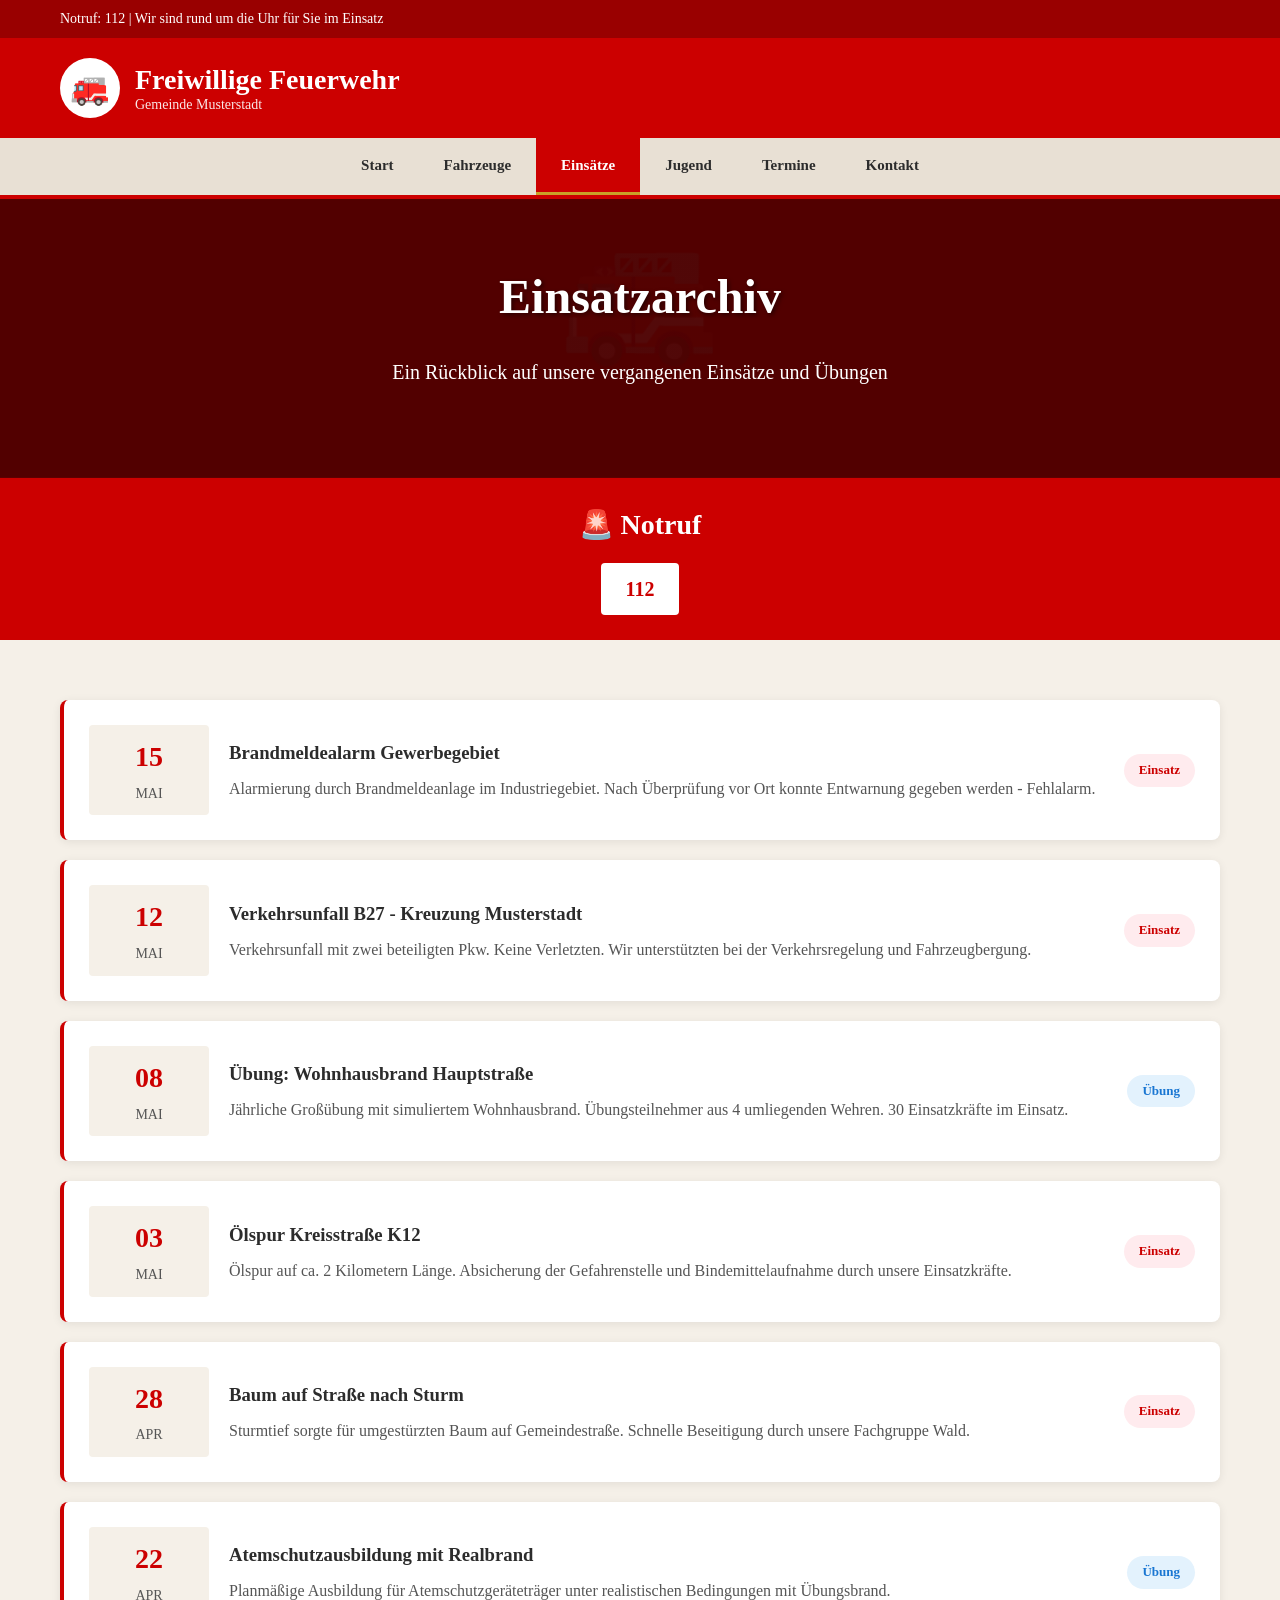
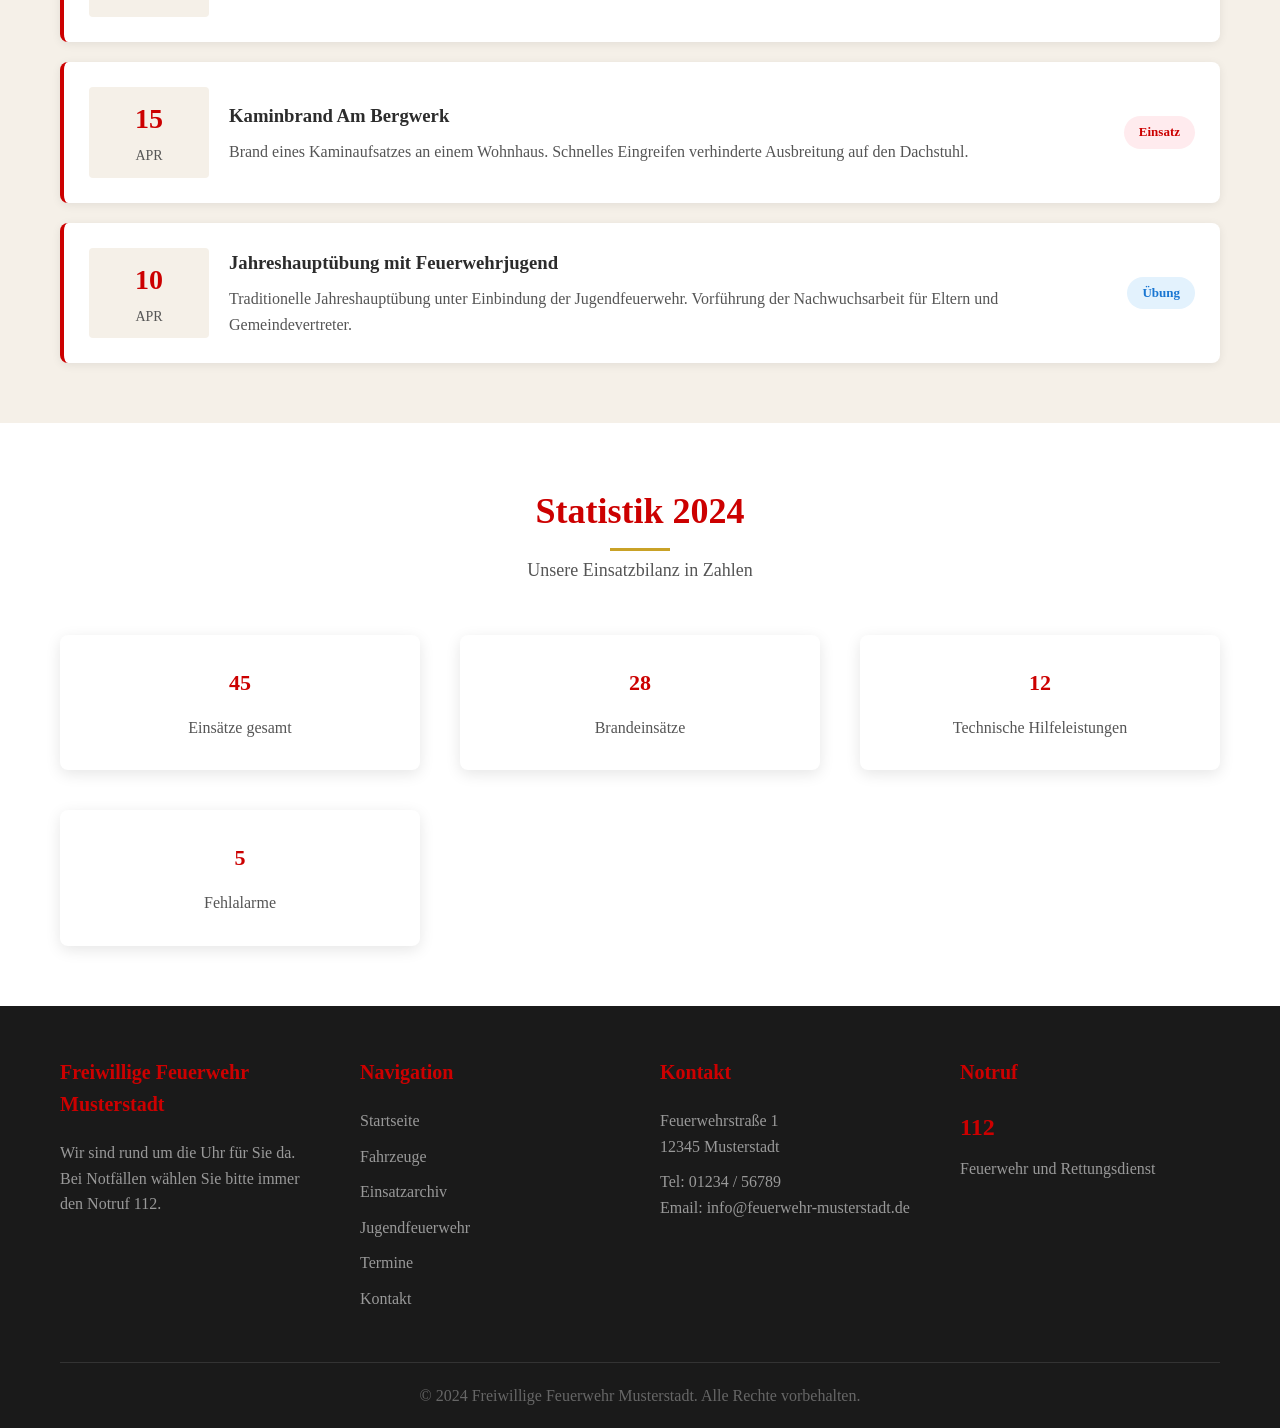
==== einsatz.html @ 6a45057d "Template 6: Feuerwehr-Website mit echten Bildern" ====
<!DOCTYPE html>
<html lang="de">
<head>
    <meta charset="UTF-8">
    <meta name="viewport" content="width=device-width, initial-scale=1.0">
    <title>Einsatzarchiv - Freiwillige Feuerwehr</title>
    <link rel="stylesheet" href="styles.css">
</head>
<body>
    <header>
        <div class="header-top">
            <div class="container">
                <span>Notruf: 112 | Wir sind rund um die Uhr für Sie im Einsatz</span>
            </div>
        </div>
        <div class="container">
            <div class="header-main">
                <div class="logo">
                    <div class="logo-icon">🚒</div>
                    <div class="logo-text">
                        Freiwillige Feuerwehr
                        <span>Gemeinde Musterstadt</span>
                    </div>
                </div>
            </div>
        </div>
    </header>

    <nav>
        <div class="container">
            <ul>
                <li><a href="index.html">Start</a></li>
                <li><a href="fahrzeuge.html">Fahrzeuge</a></li>
                <li><a href="einsatz.html" class="active">Einsätze</a></li>
                <li><a href="jugendfeuerwehr.html">Jugend</a></li>
                <li><a href="events.html">Termine</a></li>
                <li><a href="kontakt.html">Kontakt</a></li>
            </ul>
        </div>
    </nav>

    <section class="hero" style="padding: 60px 0;">
        <div class="container">
            <h1>Einsatzarchiv</h1>
            <p>Ein Rückblick auf unsere vergangenen Einsätze und Übungen</p>
        </div>
    </section>

    <div class="emergency-banner">
        <div class="container">
            <h2>🚨 Notruf</h2>
            <div class="emergency-numbers">
                <div class="emergency-number">112</div>
            </div>
        </div>
    </div>

    <section>
        <div class="container">
            <div class="mission-list">
                <div class="mission-item">
                    <div class="mission-date">
                        <span class="day">15</span>
                        <span class="month">Mai</span>
                    </div>
                    <div class="mission-content">
                        <h3>Brandmeldealarm Gewerbegebiet</h3>
                        <p>Alarmierung durch Brandmeldeanlage im Industriegebiet. Nach Überprüfung vor Ort konnte Entwarnung gegeben werden - Fehlalarm.</p>
                    </div>
                    <span class="mission-type einsatz">Einsatz</span>
                </div>

                <div class="mission-item">
                    <div class="mission-date">
                        <span class="day">12</span>
                        <span class="month">Mai</span>
                    </div>
                    <div class="mission-content">
                        <h3>Verkehrsunfall B27 - Kreuzung Musterstadt</h3>
                        <p>Verkehrsunfall mit zwei beteiligten Pkw. Keine Verletzten. Wir unterstützten bei der Verkehrsregelung und Fahrzeugbergung.</p>
                    </div>
                    <span class="mission-type einsatz">Einsatz</span>
                </div>

                <div class="mission-item">
                    <div class="mission-date">
                        <span class="day">08</span>
                        <span class="month">Mai</span>
                    </div>
                    <div class="mission-content">
                        <h3>Übung: Wohnhausbrand Hauptstraße</h3>
                        <p>Jährliche Großübung mit simuliertem Wohnhausbrand. Übungsteilnehmer aus 4 umliegenden Wehren. 30 Einsatzkräfte im Einsatz.</p>
                    </div>
                    <span class="mission-type uebung">Übung</span>
                </div>

                <div class="mission-item">
                    <div class="mission-date">
                        <span class="day">03</span>
                        <span class="month">Mai</span>
                    </div>
                    <div class="mission-content">
                        <h3>Ölspur Kreisstraße K12</h3>
                        <p>Ölspur auf ca. 2 Kilometern Länge. Absicherung der Gefahrenstelle und Bindemittelaufnahme durch unsere Einsatzkräfte.</p>
                    </div>
                    <span class="mission-type einsatz">Einsatz</span>
                </div>

                <div class="mission-item">
                    <div class="mission-date">
                        <span class="day">28</span>
                        <span class="month">Apr</span>
                    </div>
                    <div class="mission-content">
                        <h3>Baum auf Straße nach Sturm</h3>
                        <p>Sturmtief sorgte für umgestürzten Baum auf Gemeindestraße. Schnelle Beseitigung durch unsere Fachgruppe Wald.</p>
                    </div>
                    <span class="mission-type einsatz">Einsatz</span>
                </div>

                <div class="mission-item">
                    <div class="mission-date">
                        <span class="day">22</span>
                        <span class="month">Apr</span>
                    </div>
                    <div class="mission-content">
                        <h3>Atemschutzausbildung mit Realbrand</h3>
                        <p>Planmäßige Ausbildung für Atemschutzgeräteträger unter realistischen Bedingungen mit Übungsbrand.</p>
                    </div>
                    <span class="mission-type uebung">Übung</span>
                </div>

                <div class="mission-item">
                    <div class="mission-date">
                        <span class="day">15</span>
                        <span class="month">Apr</span>
                    </div>
                    <div class="mission-content">
                        <h3>Kaminbrand Am Bergwerk</h3>
                        <p>Brand eines Kaminaufsatzes an einem Wohnhaus. Schnelles Eingreifen verhinderte Ausbreitung auf den Dachstuhl.</p>
                    </div>
                    <span class="mission-type einsatz">Einsatz</span>
                </div>

                <div class="mission-item">
                    <div class="mission-date">
                        <span class="day">10</span>
                        <span class="month">Apr</span>
                    </div>
                    <div class="mission-content">
                        <h3>Jahreshauptübung mit Feuerwehrjugend</h3>
                        <p>Traditionelle Jahreshauptübung unter Einbindung der Jugendfeuerwehr. Vorführung der Nachwuchsarbeit für Eltern und Gemeindevertreter.</p>
                    </div>
                    <span class="mission-type uebung">Übung</span>
                </div>
            </div>
        </div>
    </section>

    <section style="background-color: var(--white);">
        <div class="container">
            <div class="section-title">
                <h2>Statistik 2024</h2>
                <p>Unsere Einsatzbilanz in Zahlen</p>
            </div>
            <div class="about-grid">
                <div class="about-card">
                    <h3>45</h3>
                    <p>Einsätze gesamt</p>
                </div>
                <div class="about-card">
                    <h3>28</h3>
                    <p>Brandeinsätze</p>
                </div>
                <div class="about-card">
                    <h3>12</h3>
                    <p>Technische Hilfeleistungen</p>
                </div>
                <div class="about-card">
                    <h3>5</h3>
                    <p>Fehlalarme</p>
                </div>
            </div>
        </div>
    </section>

    <footer>
        <div class="container">
            <div class="footer-grid">
                <div class="footer-section">
                    <h4>Freiwillige Feuerwehr Musterstadt</h4>
                    <p>Wir sind rund um die Uhr für Sie da. Bei Notfällen wählen Sie bitte immer den Notruf 112.</p>
                </div>
                <div class="footer-section">
                    <h4>Navigation</h4>
                    <ul>
                        <li><a href="index.html">Startseite</a></li>
                        <li><a href="fahrzeuge.html">Fahrzeuge</a></li>
                        <li><a href="einsatz.html">Einsatzarchiv</a></li>
                        <li><a href="jugendfeuerwehr.html">Jugendfeuerwehr</a></li>
                        <li><a href="events.html">Termine</a></li>
                        <li><a href="kontakt.html">Kontakt</a></li>
                    </ul>
                </div>
                <div class="footer-section">
                    <h4>Kontakt</h4>
                    <p>Feuerwehrstraße 1<br>12345 Musterstadt</p>
                    <p>Tel: 01234 / 56789<br>Email: info@feuerwehr-musterstadt.de</p>
                </div>
                <div class="footer-section">
                    <h4>Notruf</h4>
                    <p style="font-size: 24px; font-weight: bold; color: var(--primary-red);">112</p>
                    <p>Feuerwehr und Rettungsdienst</p>
                </div>
            </div>
            <div class="footer-bottom">
                <p>&copy; 2024 Freiwillige Feuerwehr Musterstadt. Alle Rechte vorbehalten.</p>
            </div>
        </div>
    </footer>
</body>
</html>
---- styles.css ----
:root {
  --primary-red: #cc0000;
  --primary-red-dark: #990000;
  --beige: #f5f0e8;
  --beige-dark: #e8e0d4;
  --white: #ffffff;
  --text-dark: #2c2c2c;
  --text-gray: #555555;
  --gold: #c9a227;
}

* {
  margin: 0;
  padding: 0;
  box-sizing: border-box;
}

body {
  font-family: 'Georgia', 'Times New Roman', serif;
  background-color: var(--beige);
  color: var(--text-dark);
  line-height: 1.6;
}

h1, h2, h3, h4 {
  font-family: 'Georgia', serif;
  font-weight: 700;
}

a {
  text-decoration: none;
  color: inherit;
}

.container {
  max-width: 1200px;
  margin: 0 auto;
  padding: 0 20px;
}

/* Header & Navigation */
header {
  background-color: var(--primary-red);
  color: var(--white);
  padding: 0;
}

.header-top {
  background-color: var(--primary-red-dark);
  padding: 8px 0;
  font-size: 14px;
}

.header-main {
  display: flex;
  justify-content: space-between;
  align-items: center;
  padding: 20px 0;
}

.logo {
  display: flex;
  align-items: center;
  gap: 15px;
}

.logo-icon {
  width: 60px;
  height: 60px;
  background-color: var(--white);
  border-radius: 50%;
  display: flex;
  align-items: center;
  justify-content: center;
  font-size: 32px;
}

.logo-text {
  font-size: 28px;
  font-weight: 700;
  line-height: 1.2;
}

.logo-text span {
  display: block;
  font-size: 14px;
  font-weight: 400;
  opacity: 0.9;
}

nav {
  background-color: var(--beige-dark);
  border-bottom: 4px solid var(--primary-red);
}

nav ul {
  display: flex;
  list-style: none;
  justify-content: center;
  flex-wrap: wrap;
}

nav ul li {
  position: relative;
}

nav ul li a {
  display: block;
  padding: 15px 25px;
  color: var(--text-dark);
  font-weight: 600;
  font-size: 15px;
  transition: all 0.3s ease;
  border-bottom: 3px solid transparent;
}

nav ul li a:hover,
nav ul li a.active {
  background-color: var(--primary-red);
  color: var(--white);
  border-bottom-color: var(--gold);
}

/* Hero Section */
.hero {
  background: linear-gradient(rgba(0,0,0,0.6), rgba(0,0,0,0.6)), url('data:image/svg+xml,<svg xmlns="http://www.w3.org/2000/svg" viewBox="0 0 1200 600"><rect fill="%23cc0000" width="1200" height="600"/><text x="600" y="300" text-anchor="middle" fill="white" font-size="120" opacity="0.1">🚒</text></svg>');
  background-size: cover;
  background-position: center;
  color: var(--white);
  padding: 100px 0;
  text-align: center;
}

.hero h1 {
  font-size: 48px;
  margin-bottom: 20px;
  text-shadow: 2px 2px 4px rgba(0,0,0,0.5);
}

.hero p {
  font-size: 20px;
  max-width: 700px;
  margin: 0 auto 30px;
}

.btn {
  display: inline-block;
  padding: 15px 35px;
  background-color: var(--primary-red);
  color: var(--white);
  font-weight: 700;
  font-size: 16px;
  border-radius: 4px;
  transition: all 0.3s ease;
  border: 2px solid var(--primary-red);
  cursor: pointer;
}

.btn:hover {
  background-color: var(--primary-red-dark);
  border-color: var(--primary-red-dark);
  transform: translateY(-2px);
}

.btn-outline {
  background-color: transparent;
  border: 2px solid var(--white);
}

.btn-outline:hover {
  background-color: var(--white);
  color: var(--primary-red);
}

.btn-gold {
  background-color: var(--gold);
  border-color: var(--gold);
}

.btn-gold:hover {
  background-color: #b8911f;
}

/* Emergency Banner */
.emergency-banner {
  background-color: var(--primary-red);
  color: var(--white);
  padding: 25px 0;
  text-align: center;
}

.emergency-banner h2 {
  font-size: 28px;
  margin-bottom: 10px;
}

.emergency-banner .emergency-numbers {
  display: flex;
  justify-content: center;
  gap: 40px;
  flex-wrap: wrap;
  margin-top: 15px;
}

.emergency-number {
  background-color: var(--white);
  color: var(--primary-red);
  padding: 10px 25px;
  font-size: 20px;
  font-weight: 700;
  border-radius: 4px;
}

/* Sections */
section {
  padding: 60px 0;
}

.section-title {
  text-align: center;
  margin-bottom: 50px;
}

.section-title h2 {
  font-size: 36px;
  color: var(--primary-red);
  margin-bottom: 15px;
  position: relative;
  display: inline-block;
}

.section-title h2::after {
  content: '';
  position: absolute;
  bottom: -10px;
  left: 50%;
  transform: translateX(-50%);
  width: 60px;
  height: 3px;
  background-color: var(--gold);
}

.section-title p {
  font-size: 18px;
  color: var(--text-gray);
}

/* About Section */
.about-grid {
  display: grid;
  grid-template-columns: repeat(auto-fit, minmax(300px, 1fr));
  gap: 40px;
}

.about-card {
  background-color: var(--white);
  padding: 30px;
  border-radius: 8px;
  box-shadow: 0 4px 15px rgba(0,0,0,0.1);
  text-align: center;
}

.about-card-icon {
  font-size: 48px;
  margin-bottom: 20px;
}

.about-card h3 {
  color: var(--primary-red);
  margin-bottom: 15px;
  font-size: 22px;
}

.about-card p {
  color: var(--text-gray);
}

/* Stats Section */
.stats-section {
  background-color: var(--primary-red);
  color: var(--white);
  padding: 50px 0;
}

.stats-grid {
  display: grid;
  grid-template-columns: repeat(auto-fit, minmax(200px, 1fr));
  gap: 30px;
  text-align: center;
}

.stat-item h3 {
  font-size: 48px;
  margin-bottom: 10px;
}

.stat-item p {
  font-size: 18px;
  opacity: 0.9;
}

/* Vehicle Gallery */
.vehicle-grid {
  display: grid;
  grid-template-columns: repeat(auto-fit, minmax(350px, 1fr));
  gap: 30px;
}

.vehicle-card {
  background-color: var(--white);
  border-radius: 8px;
  overflow: hidden;
  box-shadow: 0 4px 15px rgba(0,0,0,0.1);
  transition: transform 0.3s ease;
}

.vehicle-card:hover {
  transform: translateY(-5px);
}

.vehicle-image {
  height: 250px;
  background: linear-gradient(135deg, var(--beige-dark), var(--beige));
  display: flex;
  align-items: center;
  justify-content: center;
  font-size: 80px;
}

.vehicle-img {
  width: 100%;
  height: 250px;
  object-fit: cover;
}

.vehicle-info {
  padding: 25px;
}

.vehicle-info h3 {
  color: var(--primary-red);
  margin-bottom: 10px;
  font-size: 22px;
}

.vehicle-info .vehicle-type {
  display: inline-block;
  background-color: var(--gold);
  color: var(--white);
  padding: 4px 12px;
  font-size: 12px;
  font-weight: 600;
  border-radius: 20px;
  margin-bottom: 15px;
}

.vehicle-info p {
  color: var(--text-gray);
  margin-bottom: 10px;
}

.vehicle-details {
  display: flex;
  gap: 20px;
  margin-top: 15px;
  padding-top: 15px;
  border-top: 1px solid var(--beige-dark);
}

.vehicle-details span {
  font-size: 14px;
  color: var(--text-gray);
}

/* Mission Archive */
.mission-list {
  display: flex;
  flex-direction: column;
  gap: 20px;
}

.mission-item {
  background-color: var(--white);
  padding: 25px;
  border-radius: 8px;
  box-shadow: 0 2px 10px rgba(0,0,0,0.08);
  border-left: 4px solid var(--primary-red);
  display: grid;
  grid-template-columns: 120px 1fr auto;
  gap: 20px;
  align-items: center;
}

.mission-date {
  background-color: var(--beige);
  padding: 10px;
  text-align: center;
  border-radius: 4px;
}

.mission-date .day {
  font-size: 28px;
  font-weight: 700;
  color: var(--primary-red);
  display: block;
}

.mission-date .month {
  font-size: 14px;
  color: var(--text-gray);
  text-transform: uppercase;
}

.mission-content h3 {
  color: var(--text-dark);
  margin-bottom: 8px;
}

.mission-content p {
  color: var(--text-gray);
}

.mission-type {
  display: inline-block;
  padding: 6px 15px;
  border-radius: 20px;
  font-size: 13px;
  font-weight: 600;
}

.mission-type.einsatz {
  background-color: #ffebee;
  color: var(--primary-red);
}

.mission-type.uebung {
  background-color: #e3f2fd;
  color: #1976d2;
}

.mission-type.sonstiges {
  background-color: #e8f5e9;
  color: #388e3c;
}

/* Youth Section */
.youth-hero {
  background: linear-gradient(rgba(204, 0, 0, 0.85), rgba(204, 0, 0, 0.85)), url('data:image/svg+xml,<svg xmlns="http://www.w3.org/2000/svg" viewBox="0 0 1200 400"><rect fill="%23cc0000" width="1200" height="400"/></svg>');
  background-size: cover;
  color: var(--white);
  padding: 80px 0;
  text-align: center;
  position: relative;
}

.youth-hero .hero-img {
  position: absolute;
  top: 0;
  left: 0;
  width: 100%;
  height: 100%;
  object-fit: cover;
  z-index: -1;
}

.youth-hero h1 {
  font-size: 42px;
  margin-bottom: 20px;
}

.youth-hero p {
  font-size: 20px;
  max-width: 600px;
  margin: 0 auto;
}

.age-groups {
  display: grid;
  grid-template-columns: repeat(auto-fit, minmax(250px, 1fr));
  gap: 30px;
  margin-top: 40px;
}

.age-group {
  background-color: var(--white);
  padding: 30px;
  border-radius: 8px;
  text-align: center;
  box-shadow: 0 4px 15px rgba(0,0,0,0.1);
}

.age-group h3 {
  color: var(--primary-red);
  font-size: 24px;
  margin-bottom: 15px;
}

.age-group p {
  color: var(--text-gray);
}

.youth-activities {
  background-color: var(--white);
  margin-top: 50px;
}

.activities-grid {
  display: grid;
  grid-template-columns: repeat(auto-fit, minmax(280px, 1fr));
  gap: 25px;
}

.activity-card {
  background-color: var(--beige);
  padding: 25px;
  border-radius: 8px;
  text-align: center;
}

.activity-card-icon {
  font-size: 40px;
  margin-bottom: 15px;
}

.activity-img {
  width: 100%;
  height: 180px;
  object-fit: cover;
  border-radius: 8px 8px 0 0;
}

.activity-card h4 {
  color: var(--primary-red);
  margin-bottom: 10px;
}

/* Events */
.events-grid {
  display: grid;
  grid-template-columns: repeat(auto-fit, minmax(350px, 1fr));
  gap: 30px;
}

.event-card {
  background-color: var(--white);
  border-radius: 8px;
  overflow: hidden;
  box-shadow: 0 4px 15px rgba(0,0,0,0.1);
}

.event-image {
  height: 180px;
  background: linear-gradient(135deg, var(--primary-red), var(--primary-red-dark));
  display: flex;
  align-items: center;
  justify-content: center;
  color: var(--white);
  font-size: 50px;
}

.event-img {
  width: 100%;
  height: 180px;
  object-fit: cover;
}

.event-info {
  padding: 25px;
}

.event-date {
  display: flex;
  align-items: center;
  gap: 10px;
  color: var(--primary-red);
  font-weight: 600;
  margin-bottom: 10px;
}

.event-info h3 {
  color: var(--text-dark);
  margin-bottom: 10px;
  font-size: 20px;
}

.event-info p {
  color: var(--text-gray);
  margin-bottom: 15px;
}

.event-location {
  display: flex;
  align-items: center;
  gap: 8px;
  font-size: 14px;
  color: var(--text-gray);
  padding-top: 15px;
  border-top: 1px solid var(--beige-dark);
}

/* Contact */
.contact-grid {
  display: grid;
  grid-template-columns: 1fr 1fr;
  gap: 40px;
}

.contact-form {
  background-color: var(--white);
  padding: 30px;
  border-radius: 8px;
  box-shadow: 0 4px 15px rgba(0,0,0,0.1);
}

.contact-form h3 {
  color: var(--primary-red);
  margin-bottom: 20px;
  font-size: 24px;
}

.form-group {
  margin-bottom: 20px;
}

.form-group label {
  display: block;
  margin-bottom: 8px;
  font-weight: 600;
  color: var(--text-dark);
}

.form-group input,
.form-group textarea,
.form-group select {
  width: 100%;
  padding: 12px 15px;
  border: 2px solid var(--beige-dark);
  border-radius: 4px;
  font-family: inherit;
  font-size: 15px;
  transition: border-color 0.3s ease;
}

.form-group input:focus,
.form-group textarea:focus,
.form-group select:focus {
  outline: none;
  border-color: var(--primary-red);
}

.form-group textarea {
  min-height: 150px;
  resize: vertical;
}

.contact-info {
  background-color: var(--white);
  padding: 30px;
  border-radius: 8px;
  box-shadow: 0 4px 15px rgba(0,0,0,0.1);
}

.contact-info h3 {
  color: var(--primary-red);
  margin-bottom: 25px;
  font-size: 24px;
}

.info-item {
  display: flex;
  gap: 15px;
  margin-bottom: 25px;
}

.info-icon {
  width: 50px;
  height: 50px;
  background-color: var(--beige);
  border-radius: 50%;
  display: flex;
  align-items: center;
  justify-content: center;
  font-size: 24px;
  flex-shrink: 0;
}

.info-content h4 {
  color: var(--text-dark);
  margin-bottom: 5px;
}

.info-content p {
  color: var(--text-gray);
}

.emergency-contacts {
  background-color: var(--primary-red);
  color: var(--white);
  padding: 25px;
  border-radius: 8px;
  margin-top: 30px;
}

.emergency-contacts h3 {
  margin-bottom: 20px;
  font-size: 22px;
}

.emergency-contact-item {
  display: flex;
  justify-content: space-between;
  align-items: center;
  padding: 15px 0;
  border-bottom: 1px solid rgba(255,255,255,0.2);
}

.emergency-contact-item:last-child {
  border-bottom: none;
}

.emergency-contact-item .number {
  font-size: 24px;
  font-weight: 700;
  background-color: var(--white);
  color: var(--primary-red);
  padding: 8px 20px;
  border-radius: 4px;
}

/* Donation Section */
.donation-section {
  background-color: var(--gold);
  color: var(--white);
  text-align: center;
  padding: 40px;
  margin-top: 40px;
  border-radius: 8px;
}

.donation-section h3 {
  font-size: 28px;
  margin-bottom: 15px;
}

.donation-section p {
  margin-bottom: 20px;
  font-size: 16px;
}

/* Donation Banner on Index */
.donation-banner {
  background: linear-gradient(135deg, #1a1a1a 0%, #333333 100%);
  padding: 50px 0;
  border-bottom: 4px solid var(--gold);
}

.donation-box {
  display: flex;
  align-items: center;
  gap: 30px;
  background: linear-gradient(135deg, var(--primary-red) 0%, var(--primary-red-dark) 100%);
  padding: 40px;
  border-radius: 12px;
  color: var(--white);
  box-shadow: 0 10px 30px rgba(204, 0, 0, 0.3);
}

.donation-icon {
  font-size: 80px;
  flex-shrink: 0;
}

.donation-content {
  flex: 1;
}

.donation-content h2 {
  font-size: 32px;
  margin-bottom: 15px;
  color: var(--white);
}

.donation-content p {
  font-size: 16px;
  margin-bottom: 20px;
  opacity: 0.95;
}

.donation-progress {
  margin: 25px 0;
  padding: 20px;
  background: rgba(255, 255, 255, 0.1);
  border-radius: 12px;
  border: 1px solid rgba(255, 255, 255, 0.2);
}

.donation-progress-header {
  display: flex;
  justify-content: space-between;
  align-items: baseline;
  margin-bottom: 12px;
}

.donation-current {
  font-size: 32px;
  font-weight: 700;
  color: var(--white);
}

.donation-goal {
  font-size: 16px;
  color: rgba(255, 255, 255, 0.7);
}

.donation-progress-bar {
  height: 24px;
  background-color: rgba(0, 0, 0, 0.3);
  border-radius: 12px;
  overflow: hidden;
  box-shadow: inset 0 2px 4px rgba(0, 0, 0, 0.3);
}

.donation-progress-fill {
  height: 100%;
  background: linear-gradient(90deg, var(--gold) 0%, #e6c84a 50%, var(--gold) 100%);
  background-size: 200% 100%;
  border-radius: 12px;
  transition: width 1s ease-out;
  position: relative;
  animation: shimmer 2s linear infinite;
}

@keyframes shimmer {
  0% { background-position: 100% 0; }
  100% { background-position: -100% 0; }
}

.donation-percent {
  display: block;
  text-align: right;
  font-size: 14px;
  color: var(--gold);
  font-weight: 600;
  margin-top: 8px;
}

.donation-details {
  background-color: rgba(255, 255, 255, 0.15);
  padding: 20px;
  border-radius: 8px;
}

.donation-account {
  display: flex;
  gap: 15px;
  margin-bottom: 10px;
}

.donation-account:last-child {
  margin-bottom: 0;
}

.donation-label {
  font-weight: 700;
  min-width: 100px;
}

.donation-value {
  font-family: monospace;
  font-size: 16px;
  letter-spacing: 1px;
}

.donation-action {
  text-align: center;
  flex-shrink: 0;
}

.btn-donate {
  background-color: var(--gold);
  border-color: var(--gold);
  color: #1a1a1a;
  font-size: 18px;
  padding: 18px 40px;
  text-transform: uppercase;
  letter-spacing: 1px;
}

.btn-donate:hover {
  background-color: #b8911f;
  border-color: #b8911f;
  color: #1a1a1a;
  transform: translateY(-3px);
  box-shadow: 0 5px 20px rgba(201, 162, 39, 0.4);
}

.donation-note {
  font-size: 13px;
  margin-top: 15px;
  opacity: 0.8;
}

/* Footer */
footer {
  background-color: #1a1a1a;
  color: var(--white);
  padding: 50px 0 20px;
}

.footer-grid {
  display: grid;
  grid-template-columns: repeat(auto-fit, minmax(250px, 1fr));
  gap: 40px;
  margin-bottom: 40px;
}

.footer-section h4 {
  color: var(--primary-red);
  margin-bottom: 20px;
  font-size: 20px;
}

.footer-section p,
.footer-section li {
  color: #999;
  margin-bottom: 10px;
}

.footer-section ul {
  list-style: none;
}

.footer-section a:hover {
  color: var(--primary-red);
}

.footer-bottom {
  text-align: center;
  padding-top: 20px;
  border-top: 1px solid #333;
  color: #666;
}

/* Responsive */
@media (max-width: 768px) {
  .header-main {
    flex-direction: column;
    text-align: center;
    gap: 20px;
  }

  nav ul {
    justify-content: space-between;
  }

  nav ul li a {
    padding: 12px 15px;
    font-size: 14px;
  }

  .hero h1 {
    font-size: 32px;
  }

  .mission-item {
    grid-template-columns: 1fr;
    text-align: center;
  }

  .contact-grid {
    grid-template-columns: 1fr;
  }

  .emergency-numbers {
    flex-direction: column;
    align-items: center;
  }

  .donation-box {
    flex-direction: column;
    text-align: center;
    padding: 30px 20px;
  }

  .donation-icon {
    font-size: 60px;
  }

  .donation-content h2 {
    font-size: 24px;
  }

  .donation-details {
    text-align: left;
  }

  .donation-account {
    flex-direction: column;
    gap: 5px;
  }

  .vehicle-img,
  .event-img,
  .activity-img {
    height: auto;
  }
}
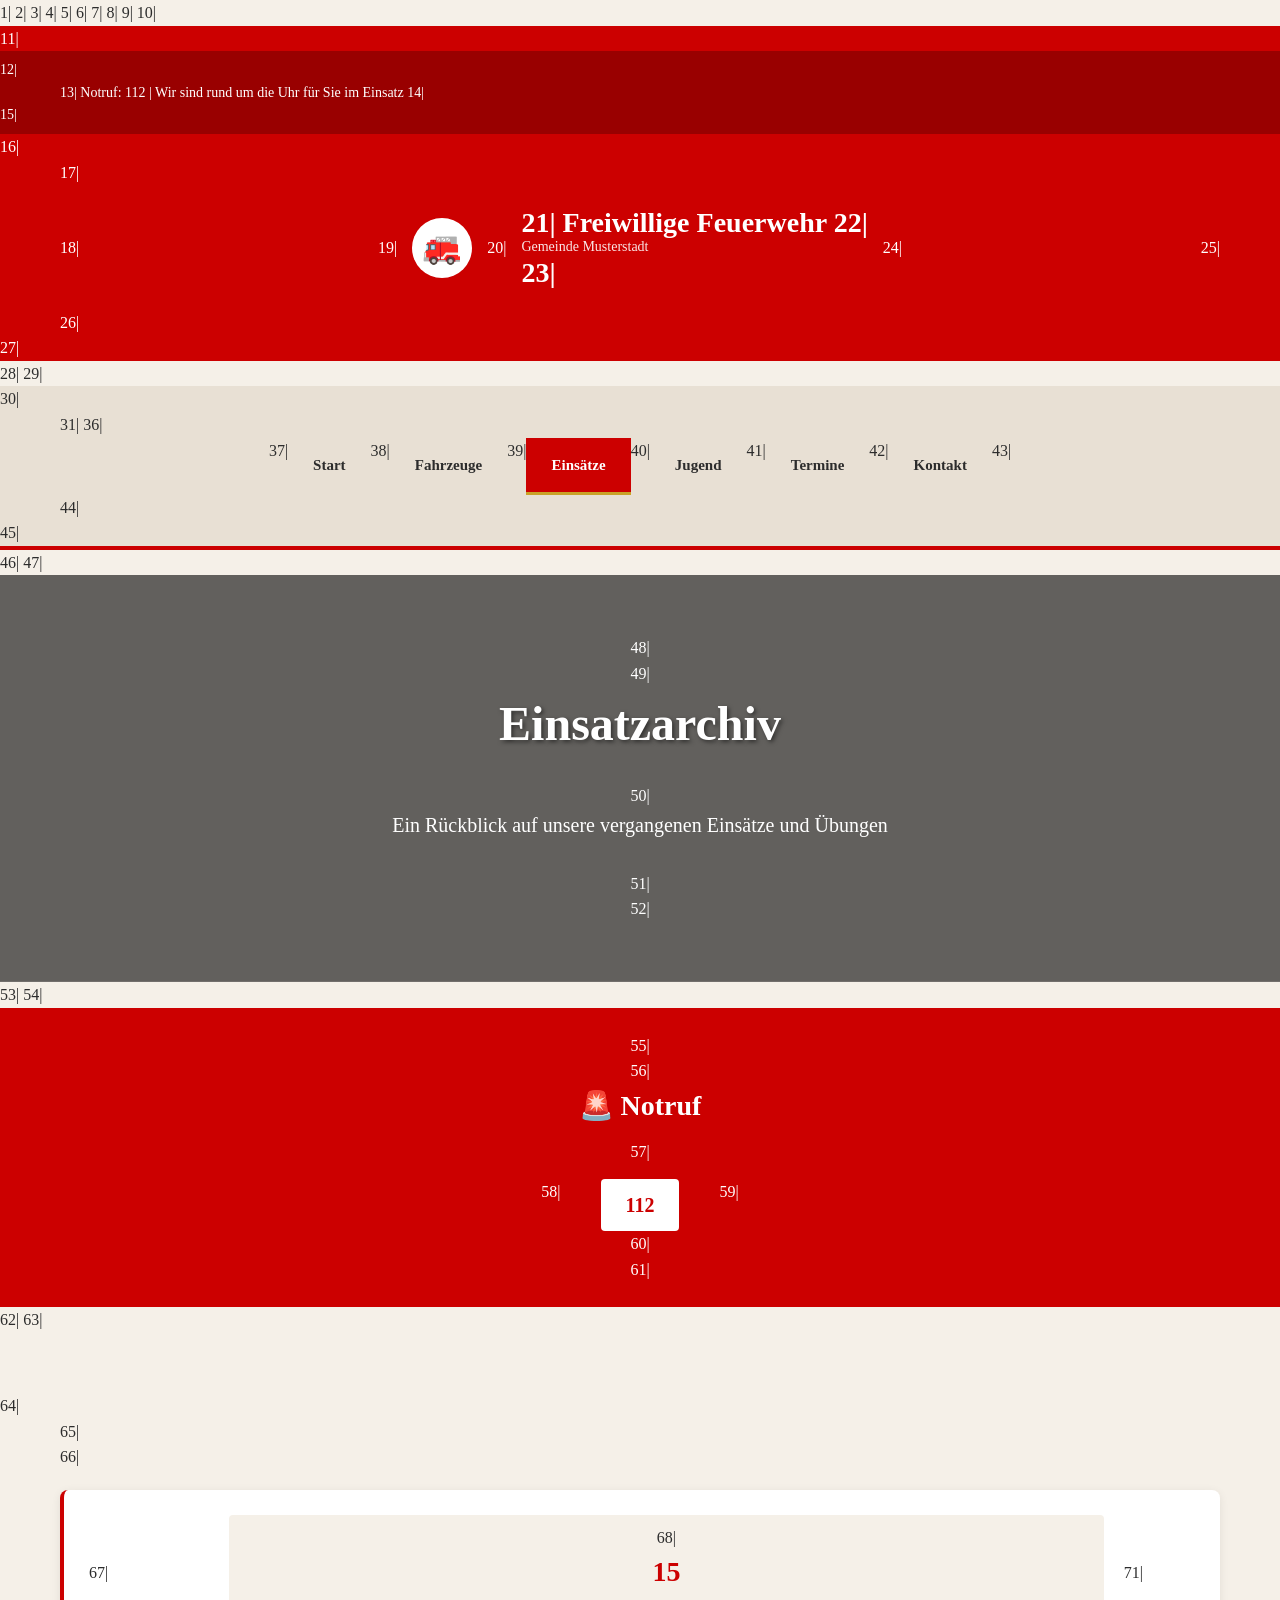
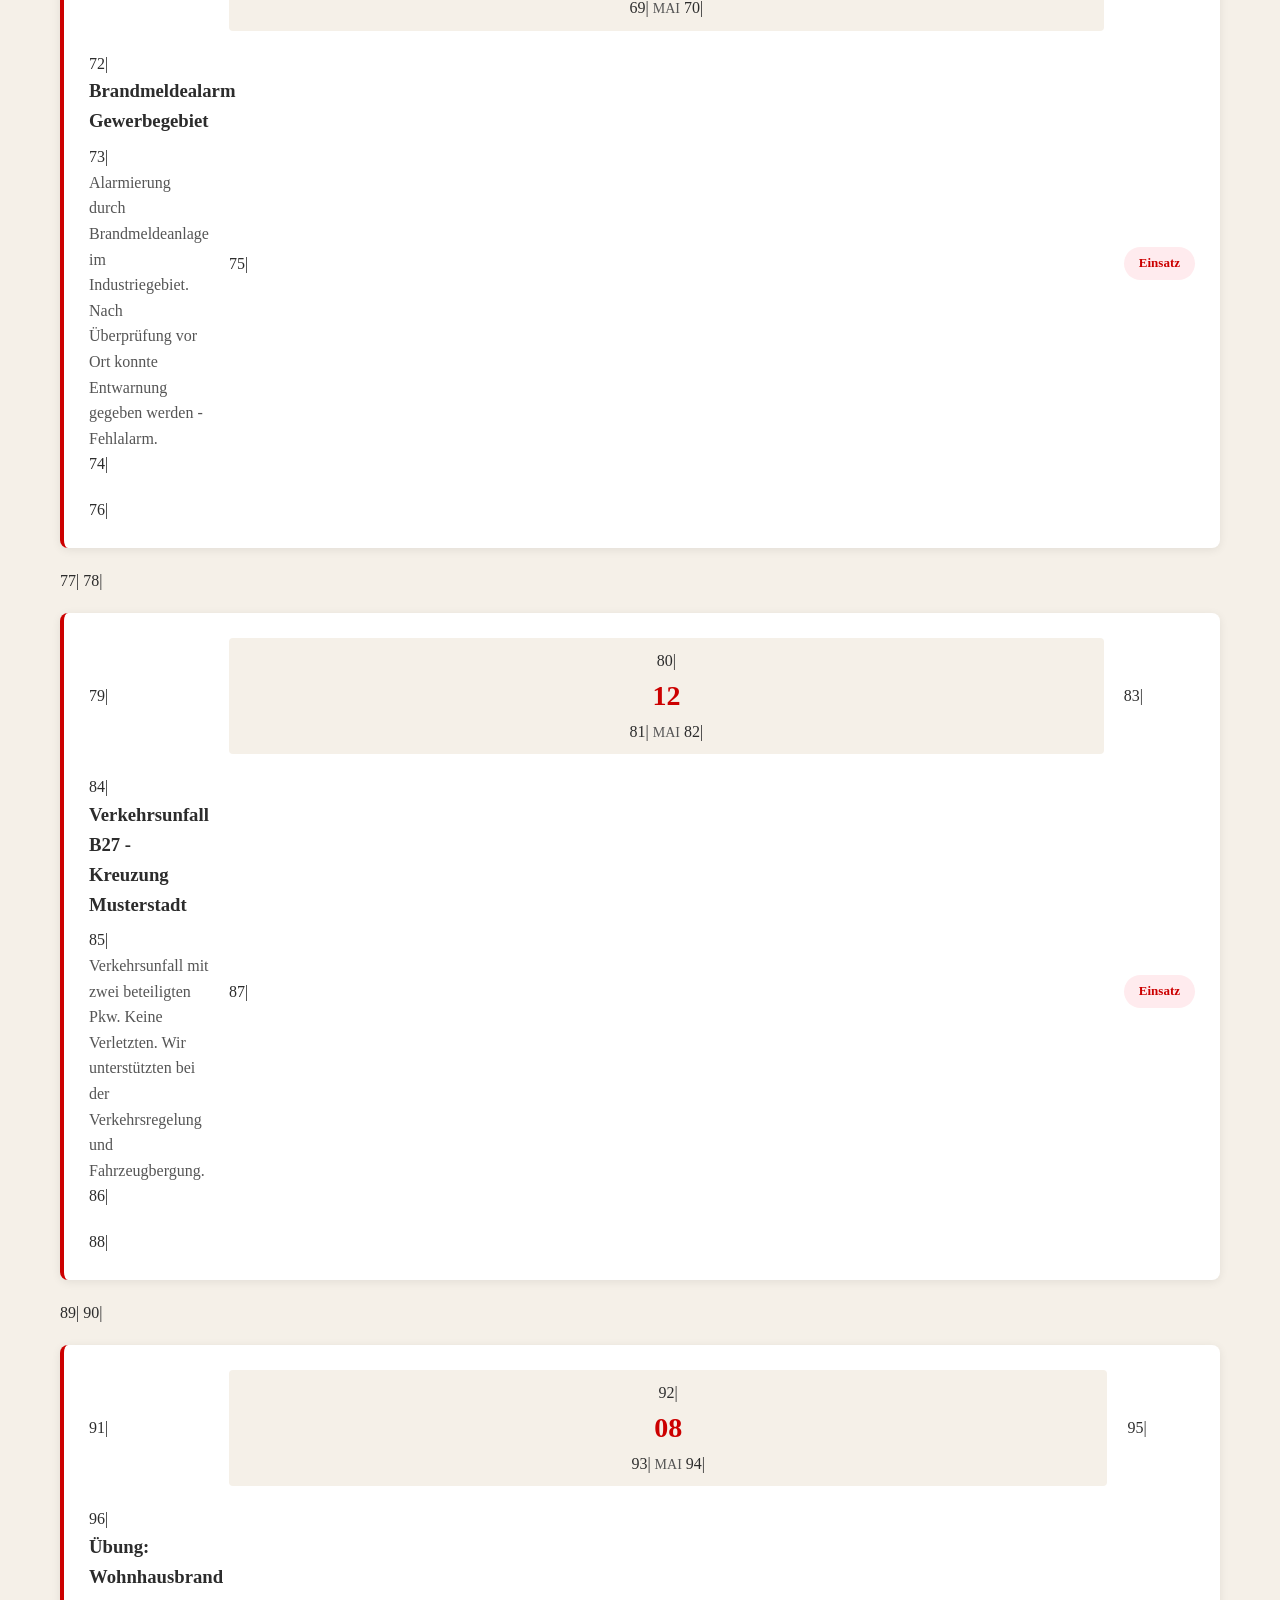
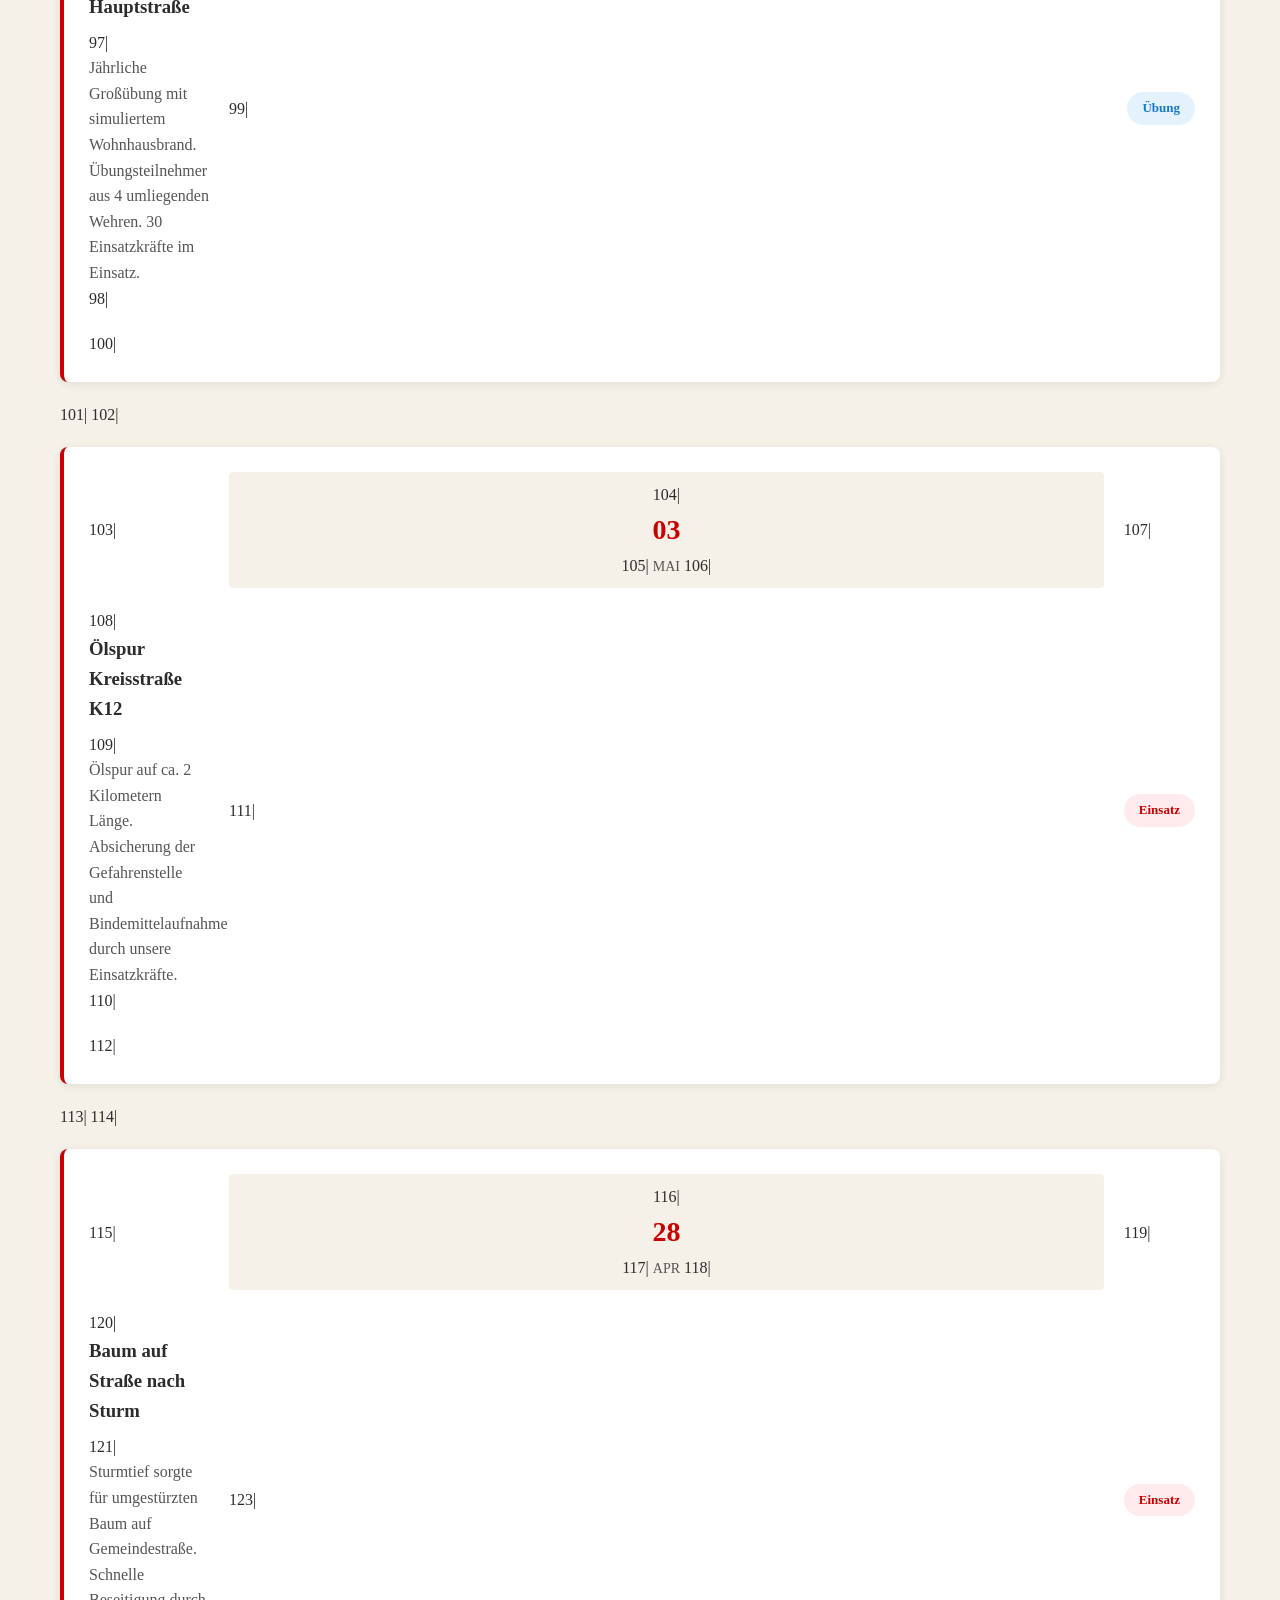
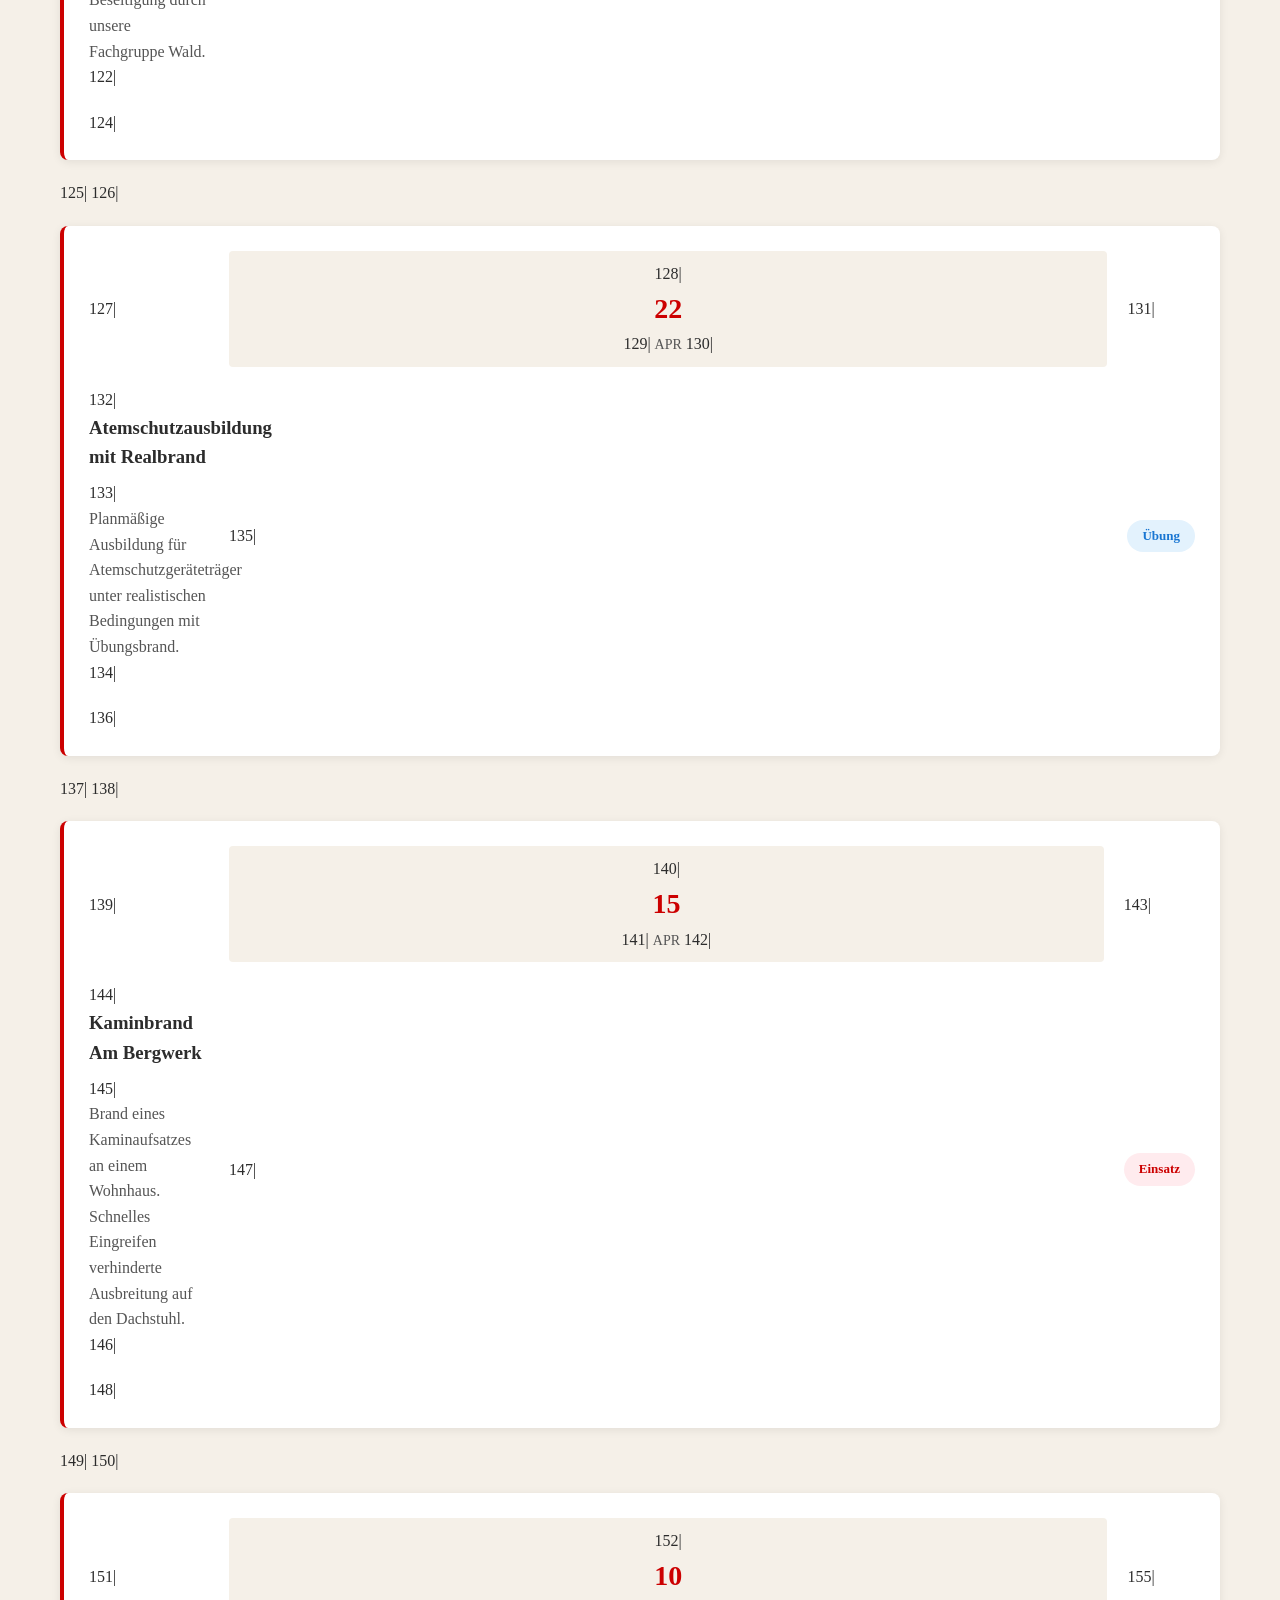
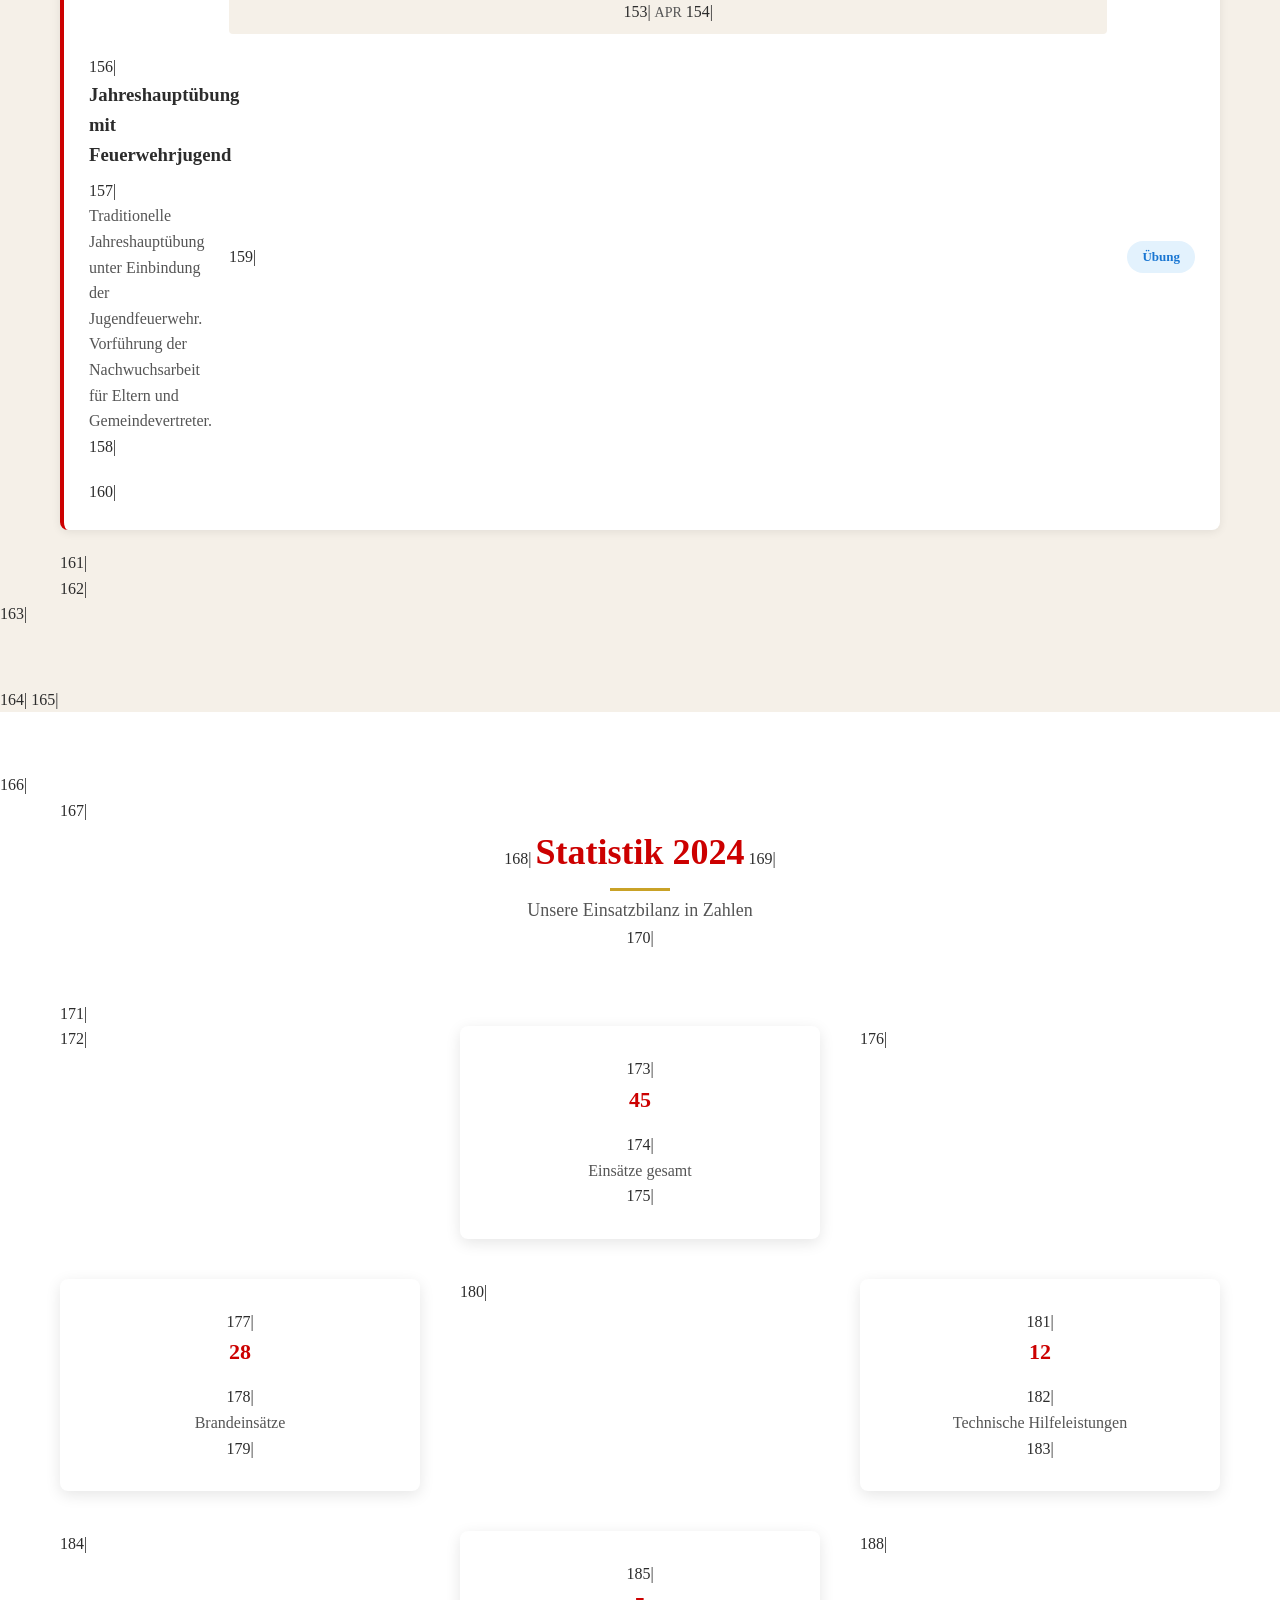
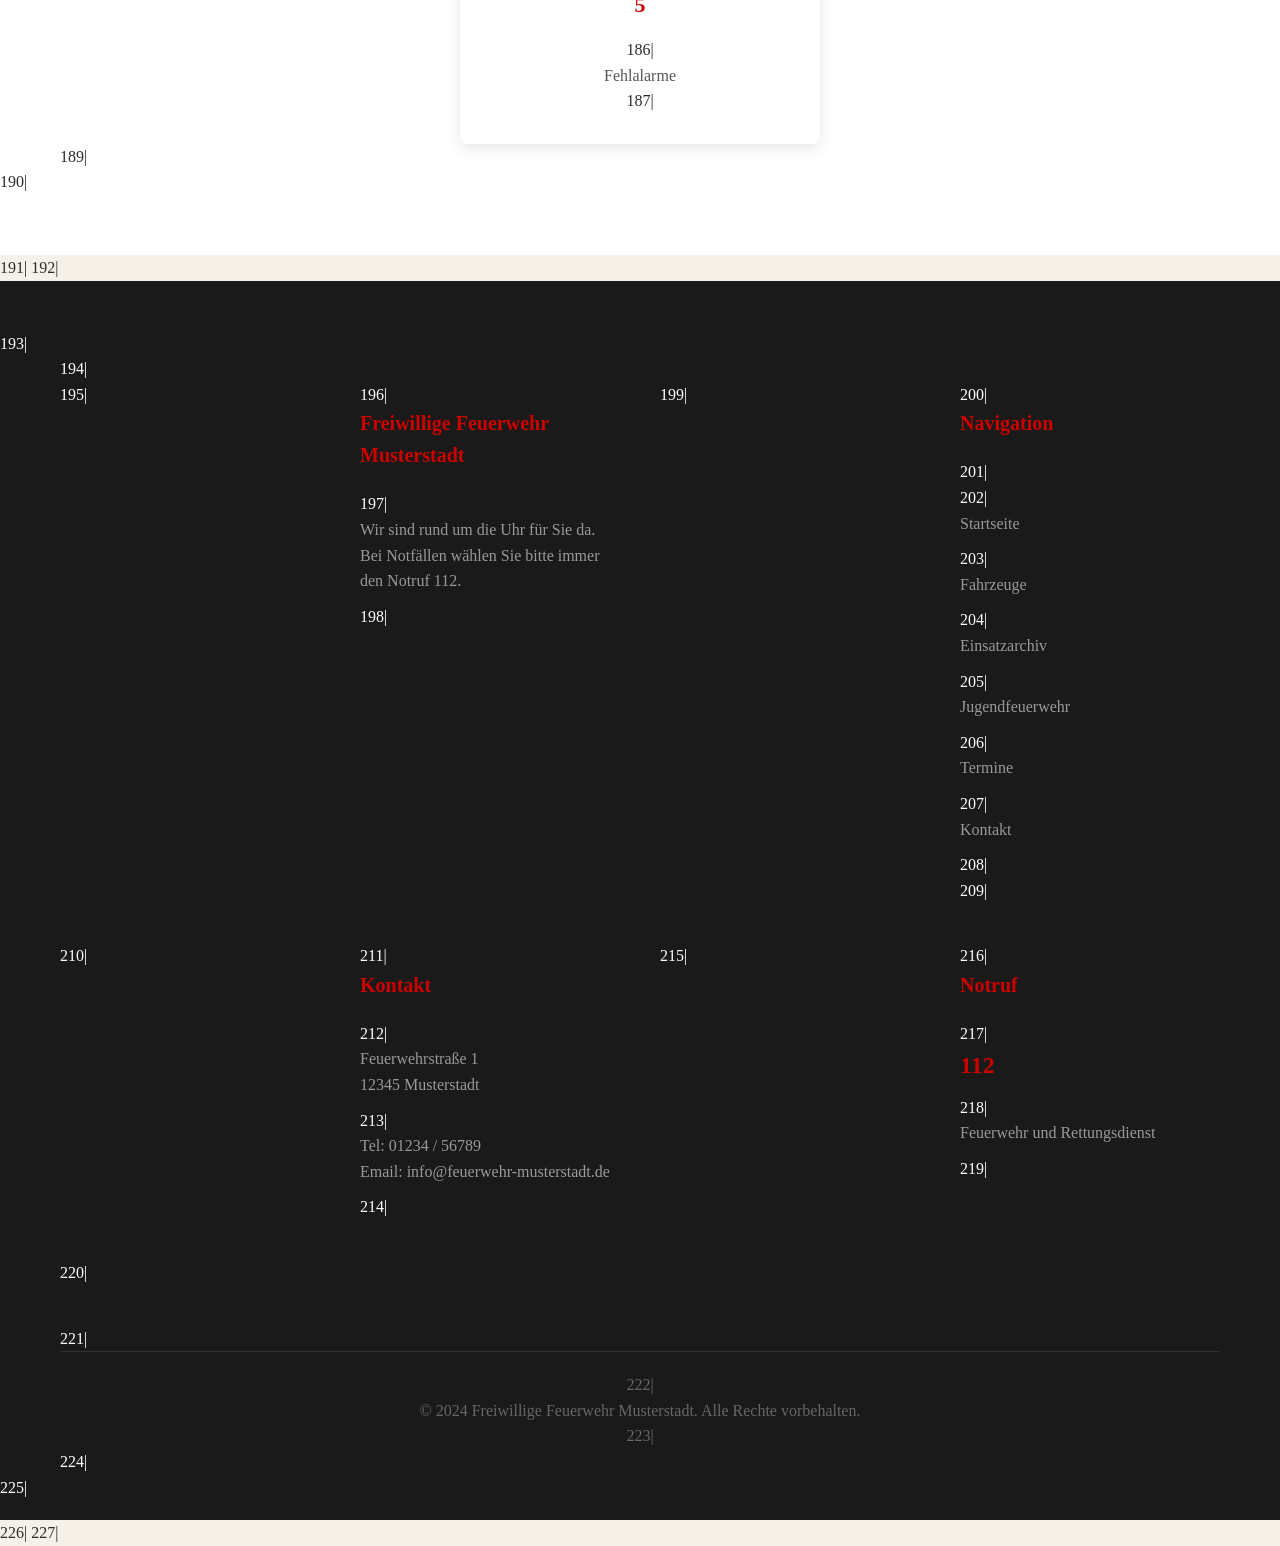
==== commit f70fc799: "Mobile-Version: Hamburger-Menü + verbesserte Touch-Bereiche" ====
--- a/einsatz.html
+++ b/einsatz.html
@@ -1,222 +1,247 @@
-<!DOCTYPE html>
-<html lang="de">
-<head>
-    <meta charset="UTF-8">
-    <meta name="viewport" content="width=device-width, initial-scale=1.0">
-    <title>Einsatzarchiv - Freiwillige Feuerwehr</title>
-    <link rel="stylesheet" href="styles.css">
-</head>
-<body>
-    <header>
-        <div class="header-top">
-            <div class="container">
-                <span>Notruf: 112 | Wir sind rund um die Uhr für Sie im Einsatz</span>
-            </div>
-        </div>
-        <div class="container">
-            <div class="header-main">
-                <div class="logo">
-                    <div class="logo-icon">🚒</div>
-                    <div class="logo-text">
-                        Freiwillige Feuerwehr
-                        <span>Gemeinde Musterstadt</span>
-                    </div>
-                </div>
-            </div>
-        </div>
-    </header>
-
-    <nav>
-        <div class="container">
-            <ul>
-                <li><a href="index.html">Start</a></li>
-                <li><a href="fahrzeuge.html">Fahrzeuge</a></li>
-                <li><a href="einsatz.html" class="active">Einsätze</a></li>
-                <li><a href="jugendfeuerwehr.html">Jugend</a></li>
-                <li><a href="events.html">Termine</a></li>
-                <li><a href="kontakt.html">Kontakt</a></li>
-            </ul>
-        </div>
-    </nav>
-
-    <section class="hero" style="padding: 60px 0;">
-        <div class="container">
-            <h1>Einsatzarchiv</h1>
-            <p>Ein Rückblick auf unsere vergangenen Einsätze und Übungen</p>
-        </div>
-    </section>
-
-    <div class="emergency-banner">
-        <div class="container">
-            <h2>🚨 Notruf</h2>
-            <div class="emergency-numbers">
-                <div class="emergency-number">112</div>
-            </div>
-        </div>
-    </div>
-
-    <section>
-        <div class="container">
-            <div class="mission-list">
-                <div class="mission-item">
-                    <div class="mission-date">
-                        <span class="day">15</span>
-                        <span class="month">Mai</span>
-                    </div>
-                    <div class="mission-content">
-                        <h3>Brandmeldealarm Gewerbegebiet</h3>
-                        <p>Alarmierung durch Brandmeldeanlage im Industriegebiet. Nach Überprüfung vor Ort konnte Entwarnung gegeben werden - Fehlalarm.</p>
-                    </div>
-                    <span class="mission-type einsatz">Einsatz</span>
-                </div>
-
-                <div class="mission-item">
-                    <div class="mission-date">
-                        <span class="day">12</span>
-                        <span class="month">Mai</span>
-                    </div>
-                    <div class="mission-content">
-                        <h3>Verkehrsunfall B27 - Kreuzung Musterstadt</h3>
-                        <p>Verkehrsunfall mit zwei beteiligten Pkw. Keine Verletzten. Wir unterstützten bei der Verkehrsregelung und Fahrzeugbergung.</p>
-                    </div>
-                    <span class="mission-type einsatz">Einsatz</span>
-                </div>
-
-                <div class="mission-item">
-                    <div class="mission-date">
-                        <span class="day">08</span>
-                        <span class="month">Mai</span>
-                    </div>
-                    <div class="mission-content">
-                        <h3>Übung: Wohnhausbrand Hauptstraße</h3>
-                        <p>Jährliche Großübung mit simuliertem Wohnhausbrand. Übungsteilnehmer aus 4 umliegenden Wehren. 30 Einsatzkräfte im Einsatz.</p>
-                    </div>
-                    <span class="mission-type uebung">Übung</span>
-                </div>
-
-                <div class="mission-item">
-                    <div class="mission-date">
-                        <span class="day">03</span>
-                        <span class="month">Mai</span>
-                    </div>
-                    <div class="mission-content">
-                        <h3>Ölspur Kreisstraße K12</h3>
-                        <p>Ölspur auf ca. 2 Kilometern Länge. Absicherung der Gefahrenstelle und Bindemittelaufnahme durch unsere Einsatzkräfte.</p>
-                    </div>
-                    <span class="mission-type einsatz">Einsatz</span>
-                </div>
-
-                <div class="mission-item">
-                    <div class="mission-date">
-                        <span class="day">28</span>
-                        <span class="month">Apr</span>
-                    </div>
-                    <div class="mission-content">
-                        <h3>Baum auf Straße nach Sturm</h3>
-                        <p>Sturmtief sorgte für umgestürzten Baum auf Gemeindestraße. Schnelle Beseitigung durch unsere Fachgruppe Wald.</p>
-                    </div>
-                    <span class="mission-type einsatz">Einsatz</span>
-                </div>
-
-                <div class="mission-item">
-                    <div class="mission-date">
-                        <span class="day">22</span>
-                        <span class="month">Apr</span>
-                    </div>
-                    <div class="mission-content">
-                        <h3>Atemschutzausbildung mit Realbrand</h3>
-                        <p>Planmäßige Ausbildung für Atemschutzgeräteträger unter realistischen Bedingungen mit Übungsbrand.</p>
-                    </div>
-                    <span class="mission-type uebung">Übung</span>
-                </div>
-
-                <div class="mission-item">
-                    <div class="mission-date">
-                        <span class="day">15</span>
-                        <span class="month">Apr</span>
-                    </div>
-                    <div class="mission-content">
-                        <h3>Kaminbrand Am Bergwerk</h3>
-                        <p>Brand eines Kaminaufsatzes an einem Wohnhaus. Schnelles Eingreifen verhinderte Ausbreitung auf den Dachstuhl.</p>
-                    </div>
-                    <span class="mission-type einsatz">Einsatz</span>
-                </div>
-
-                <div class="mission-item">
-                    <div class="mission-date">
-                        <span class="day">10</span>
-                        <span class="month">Apr</span>
-                    </div>
-                    <div class="mission-content">
-                        <h3>Jahreshauptübung mit Feuerwehrjugend</h3>
-                        <p>Traditionelle Jahreshauptübung unter Einbindung der Jugendfeuerwehr. Vorführung der Nachwuchsarbeit für Eltern und Gemeindevertreter.</p>
-                    </div>
-                    <span class="mission-type uebung">Übung</span>
-                </div>
-            </div>
-        </div>
-    </section>
-
-    <section style="background-color: var(--white);">
-        <div class="container">
-            <div class="section-title">
-                <h2>Statistik 2024</h2>
-                <p>Unsere Einsatzbilanz in Zahlen</p>
-            </div>
-            <div class="about-grid">
-                <div class="about-card">
-                    <h3>45</h3>
-                    <p>Einsätze gesamt</p>
-                </div>
-                <div class="about-card">
-                    <h3>28</h3>
-                    <p>Brandeinsätze</p>
-                </div>
-                <div class="about-card">
-                    <h3>12</h3>
-                    <p>Technische Hilfeleistungen</p>
-                </div>
-                <div class="about-card">
-                    <h3>5</h3>
-                    <p>Fehlalarme</p>
-                </div>
-            </div>
-        </div>
-    </section>
-
-    <footer>
-        <div class="container">
-            <div class="footer-grid">
-                <div class="footer-section">
-                    <h4>Freiwillige Feuerwehr Musterstadt</h4>
-                    <p>Wir sind rund um die Uhr für Sie da. Bei Notfällen wählen Sie bitte immer den Notruf 112.</p>
-                </div>
-                <div class="footer-section">
-                    <h4>Navigation</h4>
-                    <ul>
-                        <li><a href="index.html">Startseite</a></li>
-                        <li><a href="fahrzeuge.html">Fahrzeuge</a></li>
-                        <li><a href="einsatz.html">Einsatzarchiv</a></li>
-                        <li><a href="jugendfeuerwehr.html">Jugendfeuerwehr</a></li>
-                        <li><a href="events.html">Termine</a></li>
-                        <li><a href="kontakt.html">Kontakt</a></li>
-                    </ul>
-                </div>
-                <div class="footer-section">
-                    <h4>Kontakt</h4>
-                    <p>Feuerwehrstraße 1<br>12345 Musterstadt</p>
-                    <p>Tel: 01234 / 56789<br>Email: info@feuerwehr-musterstadt.de</p>
-                </div>
-                <div class="footer-section">
-                    <h4>Notruf</h4>
-                    <p style="font-size: 24px; font-weight: bold; color: var(--primary-red);">112</p>
-                    <p>Feuerwehr und Rettungsdienst</p>
-                </div>
-            </div>
-            <div class="footer-bottom">
-                <p>&copy; 2024 Freiwillige Feuerwehr Musterstadt. Alle Rechte vorbehalten.</p>
-            </div>
-        </div>
-    </footer>
+     1|<!DOCTYPE html>
+     2|<html lang="de">
+     3|<head>
+     4|    <meta charset="UTF-8">
+     5|    <meta name="viewport" content="width=device-width, initial-scale=1.0">
+     6|    <title>Einsatzarchiv - Freiwillige Feuerwehr</title>
+     7|    <link rel="stylesheet" href="styles.css">
+     8|</head>
+     9|<body>
+    10|    <header>
+    11|        <div class="header-top">
+    12|            <div class="container">
+    13|                <span>Notruf: 112 | Wir sind rund um die Uhr für Sie im Einsatz</span>
+    14|            </div>
+    15|        </div>
+    16|        <div class="container">
+    17|            <div class="header-main">
+    18|                <div class="logo">
+    19|                    <div class="logo-icon">🚒</div>
+    20|                    <div class="logo-text">
+    21|                        Freiwillige Feuerwehr
+    22|                        <span>Gemeinde Musterstadt</span>
+    23|                    </div>
+    24|                </div>
+    25|            </div>
+    26|        </div>
+    27|    </header>
+    28|
+    29|    <nav>
+    30|        <div class="container">
+    31|            <button class="nav-toggle" aria-label="Menü öffnen">
+    32|                <span></span>
+    33|                <span></span>
+    34|                <span></span>
+    35|            </button>
+    36|            <ul class="nav-menu">
+    37|                <li><a href="index.html">Start</a></li>
+    38|                <li><a href="fahrzeuge.html">Fahrzeuge</a></li>
+    39|                <li><a href="einsatz.html" class="active">Einsätze</a></li>
+    40|                <li><a href="jugendfeuerwehr.html">Jugend</a></li>
+    41|                <li><a href="events.html">Termine</a></li>
+    42|                <li><a href="kontakt.html">Kontakt</a></li>
+    43|            </ul>
+    44|        </div>
+    45|    </nav>
+    46|
+    47|    <section class="hero" style="padding: 60px 0;">
+    48|        <div class="container">
+    49|            <h1>Einsatzarchiv</h1>
+    50|            <p>Ein Rückblick auf unsere vergangenen Einsätze und Übungen</p>
+    51|        </div>
+    52|    </section>
+    53|
+    54|    <div class="emergency-banner">
+    55|        <div class="container">
+    56|            <h2>🚨 Notruf</h2>
+    57|            <div class="emergency-numbers">
+    58|                <div class="emergency-number">112</div>
+    59|            </div>
+    60|        </div>
+    61|    </div>
+    62|
+    63|    <section>
+    64|        <div class="container">
+    65|            <div class="mission-list">
+    66|                <div class="mission-item">
+    67|                    <div class="mission-date">
+    68|                        <span class="day">15</span>
+    69|                        <span class="month">Mai</span>
+    70|                    </div>
+    71|                    <div class="mission-content">
+    72|                        <h3>Brandmeldealarm Gewerbegebiet</h3>
+    73|                        <p>Alarmierung durch Brandmeldeanlage im Industriegebiet. Nach Überprüfung vor Ort konnte Entwarnung gegeben werden - Fehlalarm.</p>
+    74|                    </div>
+    75|                    <span class="mission-type einsatz">Einsatz</span>
+    76|                </div>
+    77|
+    78|                <div class="mission-item">
+    79|                    <div class="mission-date">
+    80|                        <span class="day">12</span>
+    81|                        <span class="month">Mai</span>
+    82|                    </div>
+    83|                    <div class="mission-content">
+    84|                        <h3>Verkehrsunfall B27 - Kreuzung Musterstadt</h3>
+    85|                        <p>Verkehrsunfall mit zwei beteiligten Pkw. Keine Verletzten. Wir unterstützten bei der Verkehrsregelung und Fahrzeugbergung.</p>
+    86|                    </div>
+    87|                    <span class="mission-type einsatz">Einsatz</span>
+    88|                </div>
+    89|
+    90|                <div class="mission-item">
+    91|                    <div class="mission-date">
+    92|                        <span class="day">08</span>
+    93|                        <span class="month">Mai</span>
+    94|                    </div>
+    95|                    <div class="mission-content">
+    96|                        <h3>Übung: Wohnhausbrand Hauptstraße</h3>
+    97|                        <p>Jährliche Großübung mit simuliertem Wohnhausbrand. Übungsteilnehmer aus 4 umliegenden Wehren. 30 Einsatzkräfte im Einsatz.</p>
+    98|                    </div>
+    99|                    <span class="mission-type uebung">Übung</span>
+   100|                </div>
+   101|
+   102|                <div class="mission-item">
+   103|                    <div class="mission-date">
+   104|                        <span class="day">03</span>
+   105|                        <span class="month">Mai</span>
+   106|                    </div>
+   107|                    <div class="mission-content">
+   108|                        <h3>Ölspur Kreisstraße K12</h3>
+   109|                        <p>Ölspur auf ca. 2 Kilometern Länge. Absicherung der Gefahrenstelle und Bindemittelaufnahme durch unsere Einsatzkräfte.</p>
+   110|                    </div>
+   111|                    <span class="mission-type einsatz">Einsatz</span>
+   112|                </div>
+   113|
+   114|                <div class="mission-item">
+   115|                    <div class="mission-date">
+   116|                        <span class="day">28</span>
+   117|                        <span class="month">Apr</span>
+   118|                    </div>
+   119|                    <div class="mission-content">
+   120|                        <h3>Baum auf Straße nach Sturm</h3>
+   121|                        <p>Sturmtief sorgte für umgestürzten Baum auf Gemeindestraße. Schnelle Beseitigung durch unsere Fachgruppe Wald.</p>
+   122|                    </div>
+   123|                    <span class="mission-type einsatz">Einsatz</span>
+   124|                </div>
+   125|
+   126|                <div class="mission-item">
+   127|                    <div class="mission-date">
+   128|                        <span class="day">22</span>
+   129|                        <span class="month">Apr</span>
+   130|                    </div>
+   131|                    <div class="mission-content">
+   132|                        <h3>Atemschutzausbildung mit Realbrand</h3>
+   133|                        <p>Planmäßige Ausbildung für Atemschutzgeräteträger unter realistischen Bedingungen mit Übungsbrand.</p>
+   134|                    </div>
+   135|                    <span class="mission-type uebung">Übung</span>
+   136|                </div>
+   137|
+   138|                <div class="mission-item">
+   139|                    <div class="mission-date">
+   140|                        <span class="day">15</span>
+   141|                        <span class="month">Apr</span>
+   142|                    </div>
+   143|                    <div class="mission-content">
+   144|                        <h3>Kaminbrand Am Bergwerk</h3>
+   145|                        <p>Brand eines Kaminaufsatzes an einem Wohnhaus. Schnelles Eingreifen verhinderte Ausbreitung auf den Dachstuhl.</p>
+   146|                    </div>
+   147|                    <span class="mission-type einsatz">Einsatz</span>
+   148|                </div>
+   149|
+   150|                <div class="mission-item">
+   151|                    <div class="mission-date">
+   152|                        <span class="day">10</span>
+   153|                        <span class="month">Apr</span>
+   154|                    </div>
+   155|                    <div class="mission-content">
+   156|                        <h3>Jahreshauptübung mit Feuerwehrjugend</h3>
+   157|                        <p>Traditionelle Jahreshauptübung unter Einbindung der Jugendfeuerwehr. Vorführung der Nachwuchsarbeit für Eltern und Gemeindevertreter.</p>
+   158|                    </div>
+   159|                    <span class="mission-type uebung">Übung</span>
+   160|                </div>
+   161|            </div>
+   162|        </div>
+   163|    </section>
+   164|
+   165|    <section style="background-color: var(--white);">
+   166|        <div class="container">
+   167|            <div class="section-title">
+   168|                <h2>Statistik 2024</h2>
+   169|                <p>Unsere Einsatzbilanz in Zahlen</p>
+   170|            </div>
+   171|            <div class="about-grid">
+   172|                <div class="about-card">
+   173|                    <h3>45</h3>
+   174|                    <p>Einsätze gesamt</p>
+   175|                </div>
+   176|                <div class="about-card">
+   177|                    <h3>28</h3>
+   178|                    <p>Brandeinsätze</p>
+   179|                </div>
+   180|                <div class="about-card">
+   181|                    <h3>12</h3>
+   182|                    <p>Technische Hilfeleistungen</p>
+   183|                </div>
+   184|                <div class="about-card">
+   185|                    <h3>5</h3>
+   186|                    <p>Fehlalarme</p>
+   187|                </div>
+   188|            </div>
+   189|        </div>
+   190|    </section>
+   191|
+   192|    <footer>
+   193|        <div class="container">
+   194|            <div class="footer-grid">
+   195|                <div class="footer-section">
+   196|                    <h4>Freiwillige Feuerwehr Musterstadt</h4>
+   197|                    <p>Wir sind rund um die Uhr für Sie da. Bei Notfällen wählen Sie bitte immer den Notruf 112.</p>
+   198|                </div>
+   199|                <div class="footer-section">
+   200|                    <h4>Navigation</h4>
+   201|                    <ul>
+   202|                        <li><a href="index.html">Startseite</a></li>
+   203|                        <li><a href="fahrzeuge.html">Fahrzeuge</a></li>
+   204|                        <li><a href="einsatz.html">Einsatzarchiv</a></li>
+   205|                        <li><a href="jugendfeuerwehr.html">Jugendfeuerwehr</a></li>
+   206|                        <li><a href="events.html">Termine</a></li>
+   207|                        <li><a href="kontakt.html">Kontakt</a></li>
+   208|                    </ul>
+   209|                </div>
+   210|                <div class="footer-section">
+   211|                    <h4>Kontakt</h4>
+   212|                    <p>Feuerwehrstraße 1<br>12345 Musterstadt</p>
+   213|                    <p>Tel: 01234 / 56789<br>Email: info@feuerwehr-musterstadt.de</p>
+   214|                </div>
+   215|                <div class="footer-section">
+   216|                    <h4>Notruf</h4>
+   217|                    <p style="font-size: 24px; font-weight: bold; color: var(--primary-red);">112</p>
+   218|                    <p>Feuerwehr und Rettungsdienst</p>
+   219|                </div>
+   220|            </div>
+   221|            <div class="footer-bottom">
+   222|                <p>&copy; 2024 Freiwillige Feuerwehr Musterstadt. Alle Rechte vorbehalten.</p>
+   223|            </div>
+   224|        </div>
+   225|    </footer>
+   226|
+    <script>
+        // Hamburger Menu Toggle
+        const navToggle = document.querySelector('.nav-toggle');
+        const navMenu = document.querySelector('.nav-menu');
+        
+        if (navToggle && navMenu) {
+            navToggle.addEventListener('click', () => {
+                navToggle.classList.toggle('active');
+                navMenu.classList.toggle('active');
+            });
+            
+            navMenu.querySelectorAll('a').forEach(link => {
+                link.addEventListener('click', () => {
+                    navToggle.classList.remove('active');
+                    navMenu.classList.remove('active');
+                });
+            });
+        }
+    </script>
 </body>
-</html>+   227|</html>
--- a/styles.css
+++ b/styles.css
@@ -91,8 +91,48 @@
 nav {
   background-color: var(--beige-dark);
   border-bottom: 4px solid var(--primary-red);
-}
-
+  position: relative;
+}
+
+/* Hamburger Toggle - hidden on desktop */
+.nav-toggle {
+  display: none;
+  flex-direction: column;
+  justify-content: space-between;
+  width: 30px;
+  height: 21px;
+  background: none;
+  border: none;
+  cursor: pointer;
+  padding: 0;
+  position: absolute;
+  right: 20px;
+  top: 50%;
+  transform: translateY(-50%);
+}
+
+.nav-toggle span {
+  display: block;
+  width: 100%;
+  height: 3px;
+  background-color: var(--white);
+  border-radius: 2px;
+  transition: all 0.3s ease;
+}
+
+.nav-toggle.active span:nth-child(1) {
+  transform: rotate(45deg) translate(6px, 6px);
+}
+
+.nav-toggle.active span:nth-child(2) {
+  opacity: 0;
+}
+
+.nav-toggle.active span:nth-child(3) {
+  transform: rotate(-45deg) translate(6px, -6px);
+}
+
+/* Desktop nav menu */
 nav ul {
   display: flex;
   list-style: none;
@@ -123,7 +163,7 @@
 
 /* Hero Section */
 .hero {
-  background: linear-gradient(rgba(0,0,0,0.6), rgba(0,0,0,0.6)), url('data:image/svg+xml,<svg xmlns="http://www.w3.org/2000/svg" viewBox="0 0 1200 600"><rect fill="%23cc0000" width="1200" height="600"/><text x="600" y="300" text-anchor="middle" fill="white" font-size="120" opacity="0.1">🚒</text></svg>');
+  background: linear-gradient(rgba(0,0,0,0.6), rgba(0,0,0,0.6)), url('https://images.unsplash.com/photo-1605721911519-3dfeb3be25e7?w=1200') center/cover no-repeat;
   background-size: cover;
   background-position: center;
   color: var(--white);
@@ -949,17 +989,32 @@
     gap: 20px;
   }
 
-  nav ul {
-    justify-content: space-between;
-  }
-
+  /* Larger touch targets for mobile */
   nav ul li a {
-    padding: 12px 15px;
-    font-size: 14px;
+    padding: 16px 20px;
+    font-size: 16px;
+  }
+
+  .btn {
+    padding: 18px 30px;
+    font-size: 18px;
+    min-width: 180px;
+    display: block;
+    margin: 10px auto;
+    text-align: center;
+  }
+
+  .hero {
+    padding: 60px 0;
   }
 
   .hero h1 {
-    font-size: 32px;
+    font-size: 28px;
+  }
+
+  .hero p {
+    font-size: 16px;
+    padding: 0 20px;
   }
 
   .mission-item {
@@ -1004,4 +1059,37 @@
   .activity-img {
     height: auto;
   }
+
+  /* Hamburger Menu */
+  .nav-toggle {
+    display: flex;
+  }
+
+  .nav-menu {
+    display: none;
+    position: absolute;
+    top: 100%;
+    left: 0;
+    right: 0;
+    background-color: var(--primary-red-dark);
+    flex-direction: column;
+    padding: 20px;
+    gap: 10px;
+    z-index: 1000;
+  }
+
+  .nav-menu.active {
+    display: flex;
+  }
+
+  .nav-menu li {
+    text-align: center;
+  }
+
+  .nav-menu li a {
+    display: block;
+    padding: 15px;
+    font-size: 18px;
+    border-bottom: 1px solid rgba(255,255,255,0.1);
+  }
 }
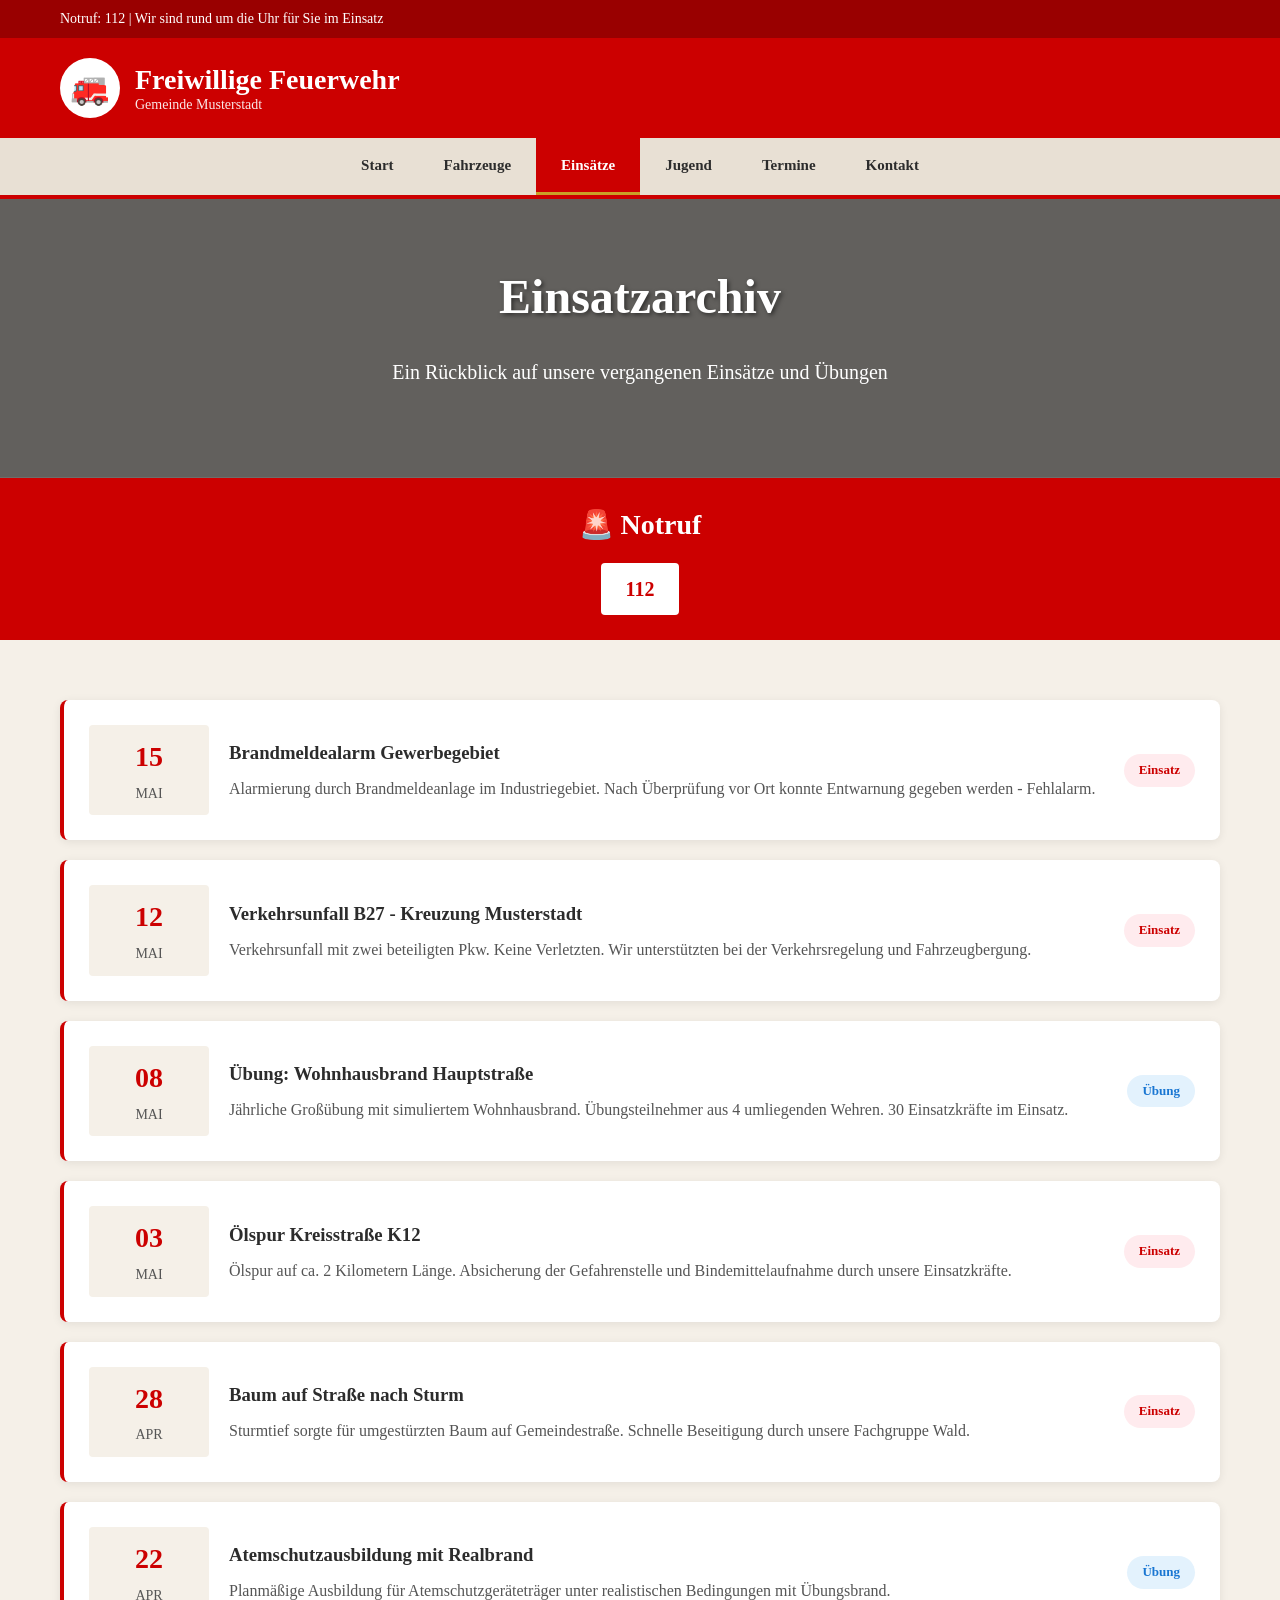
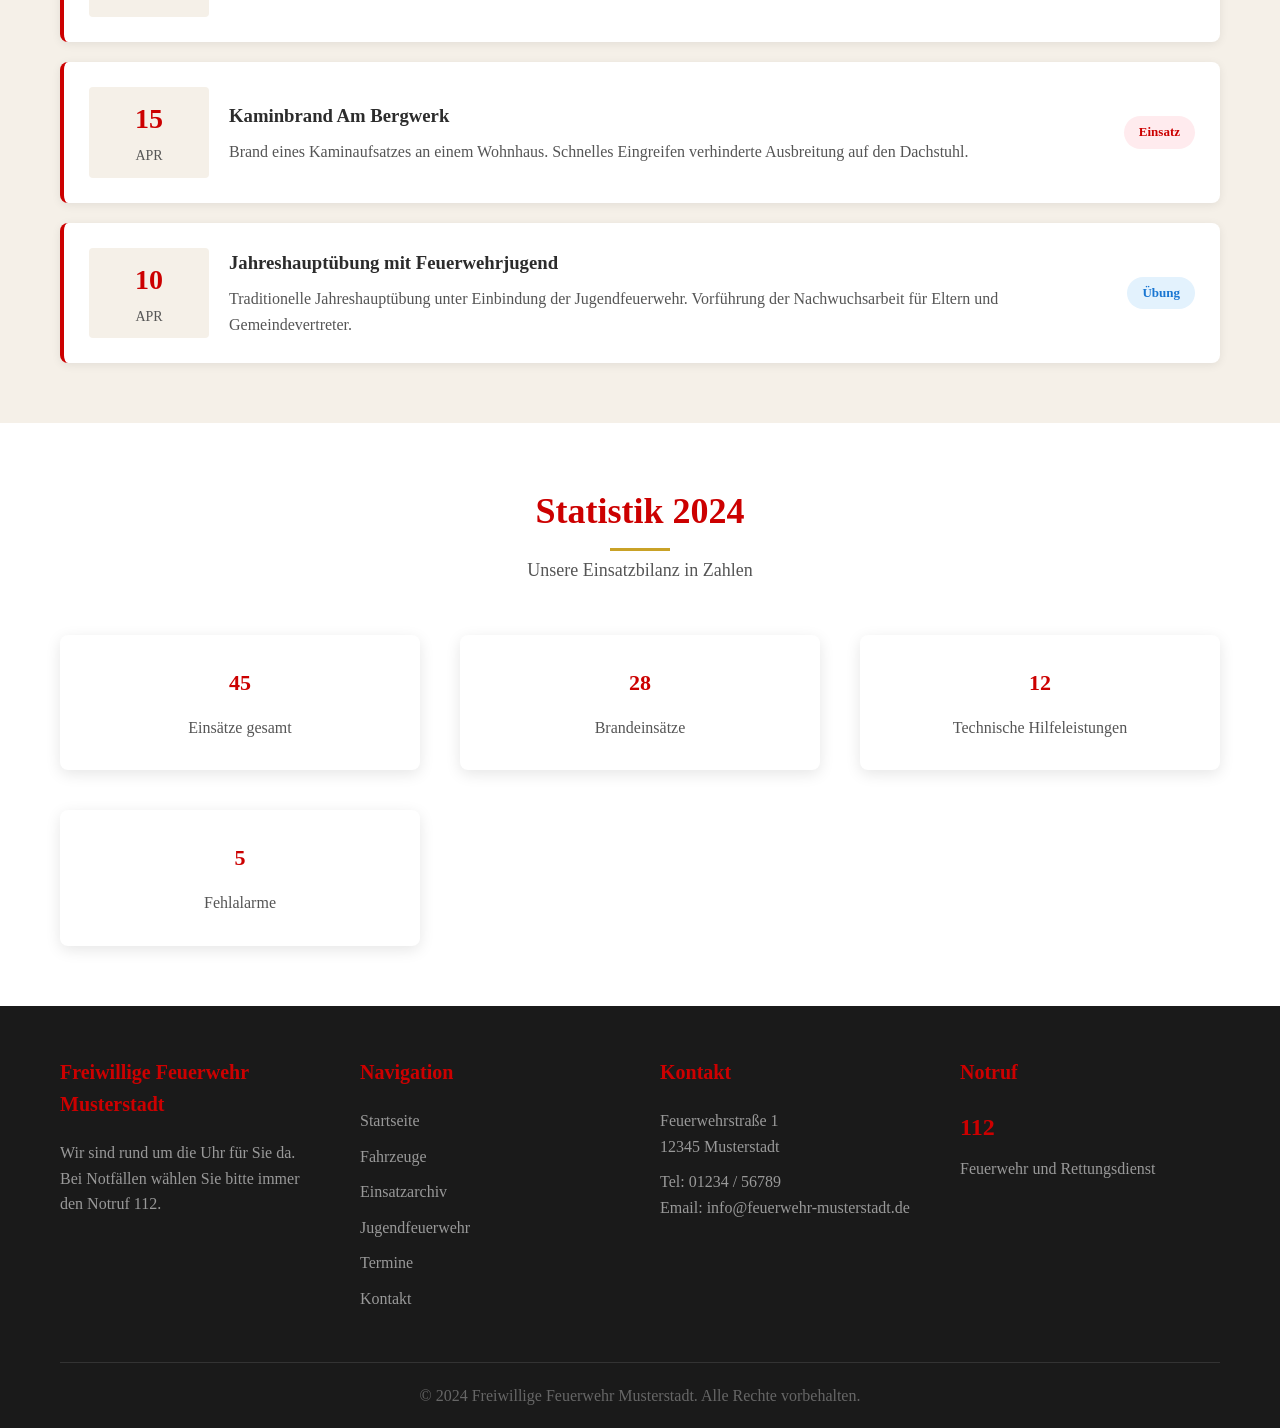
==== commit 7cf9a475: "Bereinigung: Zeilennummern aus allen Dateien entfernt" ====
--- a/einsatz.html
+++ b/einsatz.html
@@ -1,229 +1,229 @@
-     1|<!DOCTYPE html>
-     2|<html lang="de">
-     3|<head>
-     4|    <meta charset="UTF-8">
-     5|    <meta name="viewport" content="width=device-width, initial-scale=1.0">
-     6|    <title>Einsatzarchiv - Freiwillige Feuerwehr</title>
-     7|    <link rel="stylesheet" href="styles.css">
-     8|</head>
-     9|<body>
-    10|    <header>
-    11|        <div class="header-top">
-    12|            <div class="container">
-    13|                <span>Notruf: 112 | Wir sind rund um die Uhr für Sie im Einsatz</span>
-    14|            </div>
-    15|        </div>
-    16|        <div class="container">
-    17|            <div class="header-main">
-    18|                <div class="logo">
-    19|                    <div class="logo-icon">🚒</div>
-    20|                    <div class="logo-text">
-    21|                        Freiwillige Feuerwehr
-    22|                        <span>Gemeinde Musterstadt</span>
-    23|                    </div>
-    24|                </div>
-    25|            </div>
-    26|        </div>
-    27|    </header>
-    28|
-    29|    <nav>
-    30|        <div class="container">
-    31|            <button class="nav-toggle" aria-label="Menü öffnen">
-    32|                <span></span>
-    33|                <span></span>
-    34|                <span></span>
-    35|            </button>
-    36|            <ul class="nav-menu">
-    37|                <li><a href="index.html">Start</a></li>
-    38|                <li><a href="fahrzeuge.html">Fahrzeuge</a></li>
-    39|                <li><a href="einsatz.html" class="active">Einsätze</a></li>
-    40|                <li><a href="jugendfeuerwehr.html">Jugend</a></li>
-    41|                <li><a href="events.html">Termine</a></li>
-    42|                <li><a href="kontakt.html">Kontakt</a></li>
-    43|            </ul>
-    44|        </div>
-    45|    </nav>
-    46|
-    47|    <section class="hero" style="padding: 60px 0;">
-    48|        <div class="container">
-    49|            <h1>Einsatzarchiv</h1>
-    50|            <p>Ein Rückblick auf unsere vergangenen Einsätze und Übungen</p>
-    51|        </div>
-    52|    </section>
-    53|
-    54|    <div class="emergency-banner">
-    55|        <div class="container">
-    56|            <h2>🚨 Notruf</h2>
-    57|            <div class="emergency-numbers">
-    58|                <div class="emergency-number">112</div>
-    59|            </div>
-    60|        </div>
-    61|    </div>
-    62|
-    63|    <section>
-    64|        <div class="container">
-    65|            <div class="mission-list">
-    66|                <div class="mission-item">
-    67|                    <div class="mission-date">
-    68|                        <span class="day">15</span>
-    69|                        <span class="month">Mai</span>
-    70|                    </div>
-    71|                    <div class="mission-content">
-    72|                        <h3>Brandmeldealarm Gewerbegebiet</h3>
-    73|                        <p>Alarmierung durch Brandmeldeanlage im Industriegebiet. Nach Überprüfung vor Ort konnte Entwarnung gegeben werden - Fehlalarm.</p>
-    74|                    </div>
-    75|                    <span class="mission-type einsatz">Einsatz</span>
-    76|                </div>
-    77|
-    78|                <div class="mission-item">
-    79|                    <div class="mission-date">
-    80|                        <span class="day">12</span>
-    81|                        <span class="month">Mai</span>
-    82|                    </div>
-    83|                    <div class="mission-content">
-    84|                        <h3>Verkehrsunfall B27 - Kreuzung Musterstadt</h3>
-    85|                        <p>Verkehrsunfall mit zwei beteiligten Pkw. Keine Verletzten. Wir unterstützten bei der Verkehrsregelung und Fahrzeugbergung.</p>
-    86|                    </div>
-    87|                    <span class="mission-type einsatz">Einsatz</span>
-    88|                </div>
-    89|
-    90|                <div class="mission-item">
-    91|                    <div class="mission-date">
-    92|                        <span class="day">08</span>
-    93|                        <span class="month">Mai</span>
-    94|                    </div>
-    95|                    <div class="mission-content">
-    96|                        <h3>Übung: Wohnhausbrand Hauptstraße</h3>
-    97|                        <p>Jährliche Großübung mit simuliertem Wohnhausbrand. Übungsteilnehmer aus 4 umliegenden Wehren. 30 Einsatzkräfte im Einsatz.</p>
-    98|                    </div>
-    99|                    <span class="mission-type uebung">Übung</span>
-   100|                </div>
-   101|
-   102|                <div class="mission-item">
-   103|                    <div class="mission-date">
-   104|                        <span class="day">03</span>
-   105|                        <span class="month">Mai</span>
-   106|                    </div>
-   107|                    <div class="mission-content">
-   108|                        <h3>Ölspur Kreisstraße K12</h3>
-   109|                        <p>Ölspur auf ca. 2 Kilometern Länge. Absicherung der Gefahrenstelle und Bindemittelaufnahme durch unsere Einsatzkräfte.</p>
-   110|                    </div>
-   111|                    <span class="mission-type einsatz">Einsatz</span>
-   112|                </div>
-   113|
-   114|                <div class="mission-item">
-   115|                    <div class="mission-date">
-   116|                        <span class="day">28</span>
-   117|                        <span class="month">Apr</span>
-   118|                    </div>
-   119|                    <div class="mission-content">
-   120|                        <h3>Baum auf Straße nach Sturm</h3>
-   121|                        <p>Sturmtief sorgte für umgestürzten Baum auf Gemeindestraße. Schnelle Beseitigung durch unsere Fachgruppe Wald.</p>
-   122|                    </div>
-   123|                    <span class="mission-type einsatz">Einsatz</span>
-   124|                </div>
-   125|
-   126|                <div class="mission-item">
-   127|                    <div class="mission-date">
-   128|                        <span class="day">22</span>
-   129|                        <span class="month">Apr</span>
-   130|                    </div>
-   131|                    <div class="mission-content">
-   132|                        <h3>Atemschutzausbildung mit Realbrand</h3>
-   133|                        <p>Planmäßige Ausbildung für Atemschutzgeräteträger unter realistischen Bedingungen mit Übungsbrand.</p>
-   134|                    </div>
-   135|                    <span class="mission-type uebung">Übung</span>
-   136|                </div>
-   137|
-   138|                <div class="mission-item">
-   139|                    <div class="mission-date">
-   140|                        <span class="day">15</span>
-   141|                        <span class="month">Apr</span>
-   142|                    </div>
-   143|                    <div class="mission-content">
-   144|                        <h3>Kaminbrand Am Bergwerk</h3>
-   145|                        <p>Brand eines Kaminaufsatzes an einem Wohnhaus. Schnelles Eingreifen verhinderte Ausbreitung auf den Dachstuhl.</p>
-   146|                    </div>
-   147|                    <span class="mission-type einsatz">Einsatz</span>
-   148|                </div>
-   149|
-   150|                <div class="mission-item">
-   151|                    <div class="mission-date">
-   152|                        <span class="day">10</span>
-   153|                        <span class="month">Apr</span>
-   154|                    </div>
-   155|                    <div class="mission-content">
-   156|                        <h3>Jahreshauptübung mit Feuerwehrjugend</h3>
-   157|                        <p>Traditionelle Jahreshauptübung unter Einbindung der Jugendfeuerwehr. Vorführung der Nachwuchsarbeit für Eltern und Gemeindevertreter.</p>
-   158|                    </div>
-   159|                    <span class="mission-type uebung">Übung</span>
-   160|                </div>
-   161|            </div>
-   162|        </div>
-   163|    </section>
-   164|
-   165|    <section style="background-color: var(--white);">
-   166|        <div class="container">
-   167|            <div class="section-title">
-   168|                <h2>Statistik 2024</h2>
-   169|                <p>Unsere Einsatzbilanz in Zahlen</p>
-   170|            </div>
-   171|            <div class="about-grid">
-   172|                <div class="about-card">
-   173|                    <h3>45</h3>
-   174|                    <p>Einsätze gesamt</p>
-   175|                </div>
-   176|                <div class="about-card">
-   177|                    <h3>28</h3>
-   178|                    <p>Brandeinsätze</p>
-   179|                </div>
-   180|                <div class="about-card">
-   181|                    <h3>12</h3>
-   182|                    <p>Technische Hilfeleistungen</p>
-   183|                </div>
-   184|                <div class="about-card">
-   185|                    <h3>5</h3>
-   186|                    <p>Fehlalarme</p>
-   187|                </div>
-   188|            </div>
-   189|        </div>
-   190|    </section>
-   191|
-   192|    <footer>
-   193|        <div class="container">
-   194|            <div class="footer-grid">
-   195|                <div class="footer-section">
-   196|                    <h4>Freiwillige Feuerwehr Musterstadt</h4>
-   197|                    <p>Wir sind rund um die Uhr für Sie da. Bei Notfällen wählen Sie bitte immer den Notruf 112.</p>
-   198|                </div>
-   199|                <div class="footer-section">
-   200|                    <h4>Navigation</h4>
-   201|                    <ul>
-   202|                        <li><a href="index.html">Startseite</a></li>
-   203|                        <li><a href="fahrzeuge.html">Fahrzeuge</a></li>
-   204|                        <li><a href="einsatz.html">Einsatzarchiv</a></li>
-   205|                        <li><a href="jugendfeuerwehr.html">Jugendfeuerwehr</a></li>
-   206|                        <li><a href="events.html">Termine</a></li>
-   207|                        <li><a href="kontakt.html">Kontakt</a></li>
-   208|                    </ul>
-   209|                </div>
-   210|                <div class="footer-section">
-   211|                    <h4>Kontakt</h4>
-   212|                    <p>Feuerwehrstraße 1<br>12345 Musterstadt</p>
-   213|                    <p>Tel: 01234 / 56789<br>Email: info@feuerwehr-musterstadt.de</p>
-   214|                </div>
-   215|                <div class="footer-section">
-   216|                    <h4>Notruf</h4>
-   217|                    <p style="font-size: 24px; font-weight: bold; color: var(--primary-red);">112</p>
-   218|                    <p>Feuerwehr und Rettungsdienst</p>
-   219|                </div>
-   220|            </div>
-   221|            <div class="footer-bottom">
-   222|                <p>&copy; 2024 Freiwillige Feuerwehr Musterstadt. Alle Rechte vorbehalten.</p>
-   223|            </div>
-   224|        </div>
-   225|    </footer>
-   226|
+<!DOCTYPE html>
+<html lang="de">
+<head>
+    <meta charset="UTF-8">
+    <meta name="viewport" content="width=device-width, initial-scale=1.0">
+    <title>Einsatzarchiv - Freiwillige Feuerwehr</title>
+    <link rel="stylesheet" href="styles.css">
+</head>
+<body>
+    <header>
+        <div class="header-top">
+            <div class="container">
+                <span>Notruf: 112 | Wir sind rund um die Uhr für Sie im Einsatz</span>
+            </div>
+        </div>
+        <div class="container">
+            <div class="header-main">
+                <div class="logo">
+                    <div class="logo-icon">🚒</div>
+                    <div class="logo-text">
+                        Freiwillige Feuerwehr
+                        <span>Gemeinde Musterstadt</span>
+                    </div>
+                </div>
+            </div>
+        </div>
+    </header>
+
+    <nav>
+        <div class="container">
+            <button class="nav-toggle" aria-label="Menü öffnen">
+                <span></span>
+                <span></span>
+                <span></span>
+            </button>
+            <ul class="nav-menu">
+                <li><a href="index.html">Start</a></li>
+                <li><a href="fahrzeuge.html">Fahrzeuge</a></li>
+                <li><a href="einsatz.html" class="active">Einsätze</a></li>
+                <li><a href="jugendfeuerwehr.html">Jugend</a></li>
+                <li><a href="events.html">Termine</a></li>
+                <li><a href="kontakt.html">Kontakt</a></li>
+            </ul>
+        </div>
+    </nav>
+
+    <section class="hero" style="padding: 60px 0;">
+        <div class="container">
+            <h1>Einsatzarchiv</h1>
+            <p>Ein Rückblick auf unsere vergangenen Einsätze und Übungen</p>
+        </div>
+    </section>
+
+    <div class="emergency-banner">
+        <div class="container">
+            <h2>🚨 Notruf</h2>
+            <div class="emergency-numbers">
+                <div class="emergency-number">112</div>
+            </div>
+        </div>
+    </div>
+
+    <section>
+        <div class="container">
+            <div class="mission-list">
+                <div class="mission-item">
+                    <div class="mission-date">
+                        <span class="day">15</span>
+                        <span class="month">Mai</span>
+                    </div>
+                    <div class="mission-content">
+                        <h3>Brandmeldealarm Gewerbegebiet</h3>
+                        <p>Alarmierung durch Brandmeldeanlage im Industriegebiet. Nach Überprüfung vor Ort konnte Entwarnung gegeben werden - Fehlalarm.</p>
+                    </div>
+                    <span class="mission-type einsatz">Einsatz</span>
+                </div>
+
+                <div class="mission-item">
+                    <div class="mission-date">
+                        <span class="day">12</span>
+                        <span class="month">Mai</span>
+                    </div>
+                    <div class="mission-content">
+                        <h3>Verkehrsunfall B27 - Kreuzung Musterstadt</h3>
+                        <p>Verkehrsunfall mit zwei beteiligten Pkw. Keine Verletzten. Wir unterstützten bei der Verkehrsregelung und Fahrzeugbergung.</p>
+                    </div>
+                    <span class="mission-type einsatz">Einsatz</span>
+                </div>
+
+                <div class="mission-item">
+                    <div class="mission-date">
+                        <span class="day">08</span>
+                        <span class="month">Mai</span>
+                    </div>
+                    <div class="mission-content">
+                        <h3>Übung: Wohnhausbrand Hauptstraße</h3>
+                        <p>Jährliche Großübung mit simuliertem Wohnhausbrand. Übungsteilnehmer aus 4 umliegenden Wehren. 30 Einsatzkräfte im Einsatz.</p>
+                    </div>
+                    <span class="mission-type uebung">Übung</span>
+                </div>
+
+                <div class="mission-item">
+                    <div class="mission-date">
+                        <span class="day">03</span>
+                        <span class="month">Mai</span>
+                    </div>
+                    <div class="mission-content">
+                        <h3>Ölspur Kreisstraße K12</h3>
+                        <p>Ölspur auf ca. 2 Kilometern Länge. Absicherung der Gefahrenstelle und Bindemittelaufnahme durch unsere Einsatzkräfte.</p>
+                    </div>
+                    <span class="mission-type einsatz">Einsatz</span>
+                </div>
+
+                <div class="mission-item">
+                    <div class="mission-date">
+                        <span class="day">28</span>
+                        <span class="month">Apr</span>
+                    </div>
+                    <div class="mission-content">
+                        <h3>Baum auf Straße nach Sturm</h3>
+                        <p>Sturmtief sorgte für umgestürzten Baum auf Gemeindestraße. Schnelle Beseitigung durch unsere Fachgruppe Wald.</p>
+                    </div>
+                    <span class="mission-type einsatz">Einsatz</span>
+                </div>
+
+                <div class="mission-item">
+                    <div class="mission-date">
+                        <span class="day">22</span>
+                        <span class="month">Apr</span>
+                    </div>
+                    <div class="mission-content">
+                        <h3>Atemschutzausbildung mit Realbrand</h3>
+                        <p>Planmäßige Ausbildung für Atemschutzgeräteträger unter realistischen Bedingungen mit Übungsbrand.</p>
+                    </div>
+                    <span class="mission-type uebung">Übung</span>
+                </div>
+
+                <div class="mission-item">
+                    <div class="mission-date">
+                        <span class="day">15</span>
+                        <span class="month">Apr</span>
+                    </div>
+                    <div class="mission-content">
+                        <h3>Kaminbrand Am Bergwerk</h3>
+                        <p>Brand eines Kaminaufsatzes an einem Wohnhaus. Schnelles Eingreifen verhinderte Ausbreitung auf den Dachstuhl.</p>
+                    </div>
+                    <span class="mission-type einsatz">Einsatz</span>
+                </div>
+
+                <div class="mission-item">
+                    <div class="mission-date">
+                        <span class="day">10</span>
+                        <span class="month">Apr</span>
+                    </div>
+                    <div class="mission-content">
+                        <h3>Jahreshauptübung mit Feuerwehrjugend</h3>
+                        <p>Traditionelle Jahreshauptübung unter Einbindung der Jugendfeuerwehr. Vorführung der Nachwuchsarbeit für Eltern und Gemeindevertreter.</p>
+                    </div>
+                    <span class="mission-type uebung">Übung</span>
+                </div>
+            </div>
+        </div>
+    </section>
+
+    <section style="background-color: var(--white);">
+        <div class="container">
+            <div class="section-title">
+                <h2>Statistik 2024</h2>
+                <p>Unsere Einsatzbilanz in Zahlen</p>
+            </div>
+            <div class="about-grid">
+                <div class="about-card">
+                    <h3>45</h3>
+                    <p>Einsätze gesamt</p>
+                </div>
+                <div class="about-card">
+                    <h3>28</h3>
+                    <p>Brandeinsätze</p>
+                </div>
+                <div class="about-card">
+                    <h3>12</h3>
+                    <p>Technische Hilfeleistungen</p>
+                </div>
+                <div class="about-card">
+                    <h3>5</h3>
+                    <p>Fehlalarme</p>
+                </div>
+            </div>
+        </div>
+    </section>
+
+    <footer>
+        <div class="container">
+            <div class="footer-grid">
+                <div class="footer-section">
+                    <h4>Freiwillige Feuerwehr Musterstadt</h4>
+                    <p>Wir sind rund um die Uhr für Sie da. Bei Notfällen wählen Sie bitte immer den Notruf 112.</p>
+                </div>
+                <div class="footer-section">
+                    <h4>Navigation</h4>
+                    <ul>
+                        <li><a href="index.html">Startseite</a></li>
+                        <li><a href="fahrzeuge.html">Fahrzeuge</a></li>
+                        <li><a href="einsatz.html">Einsatzarchiv</a></li>
+                        <li><a href="jugendfeuerwehr.html">Jugendfeuerwehr</a></li>
+                        <li><a href="events.html">Termine</a></li>
+                        <li><a href="kontakt.html">Kontakt</a></li>
+                    </ul>
+                </div>
+                <div class="footer-section">
+                    <h4>Kontakt</h4>
+                    <p>Feuerwehrstraße 1<br>12345 Musterstadt</p>
+                    <p>Tel: 01234 / 56789<br>Email: info@feuerwehr-musterstadt.de</p>
+                </div>
+                <div class="footer-section">
+                    <h4>Notruf</h4>
+                    <p style="font-size: 24px; font-weight: bold; color: var(--primary-red);">112</p>
+                    <p>Feuerwehr und Rettungsdienst</p>
+                </div>
+            </div>
+            <div class="footer-bottom">
+                <p>&copy; 2024 Freiwillige Feuerwehr Musterstadt. Alle Rechte vorbehalten.</p>
+            </div>
+        </div>
+    </footer>
+
     <script>
         // Hamburger Menu Toggle
         const navToggle = document.querySelector('.nav-toggle');
@@ -244,4 +244,4 @@
         }
     </script>
 </body>
-   227|</html>+</html>
--- a/styles.css
+++ b/styles.css
@@ -485,7 +485,7 @@
 
 /* Youth Section */
 .youth-hero {
-  background: linear-gradient(rgba(204, 0, 0, 0.85), rgba(204, 0, 0, 0.85)), url('data:image/svg+xml,<svg xmlns="http://www.w3.org/2000/svg" viewBox="0 0 1200 400"><rect fill="%23cc0000" width="1200" height="400"/></svg>');
+  background: linear-gradient(rgba(204, 0, 0, 0.85), rgba(204, 0, 0, 0.85)), url('https://images.unsplash.com/photo-1605721911519-3dfeb3be25e7?w=1200') center/cover no-repeat;
   background-size: cover;
   color: var(--white);
   padding: 80px 0;
@@ -1092,4 +1092,151 @@
     font-size: 18px;
     border-bottom: 1px solid rgba(255,255,255,0.1);
   }
+
+  /* Additional Mobile Optimizations */
+  .section-title h2 {
+    font-size: 28px;
+  }
+
+  .section-title p {
+    font-size: 16px;
+  }
+
+  .about-grid {
+    grid-template-columns: 1fr;
+    gap: 20px;
+  }
+
+  .about-card {
+    padding: 25px 20px;
+  }
+
+  .stats-grid {
+    grid-template-columns: repeat(2, 1fr);
+    gap: 20px;
+  }
+
+  .stat-item {
+    padding: 20px 15px;
+  }
+
+  .stat-item h3 {
+    font-size: 32px;
+  }
+
+  .emergency-banner h2 {
+    font-size: 24px;
+  }
+
+  .emergency-number {
+    padding: 15px 30px;
+    font-size: 24px;
+  }
+
+  .donation-box {
+    padding: 25px 15px;
+  }
+
+  .donation-progress {
+    margin: 20px 0;
+  }
+
+  .donation-account {
+    padding: 10px 0;
+  }
+
+  .vehicle-grid {
+    grid-template-columns: 1fr;
+  }
+
+  .vehicle-card {
+    padding: 20px;
+  }
+
+  .vehicle-card h3 {
+    font-size: 22px;
+  }
+
+  .event-list {
+    padding: 20px;
+  }
+
+  .event-item {
+    padding: 20px;
+    flex-direction: column;
+    text-align: center;
+    gap: 15px;
+  }
+
+  .event-date {
+    min-width: auto;
+  }
+
+  .contact-form {
+    padding: 25px 20px;
+  }
+
+  .form-group {
+    margin-bottom: 20px;
+  }
+
+  .form-group label {
+    font-size: 16px;
+  }
+
+  .form-group input,
+  .form-group textarea,
+  .form-group select {
+    padding: 14px;
+    font-size: 16px;
+  }
+
+  .footer-content {
+    grid-template-columns: 1fr;
+    text-align: center;
+  }
+
+  .footer-section {
+    padding: 20px 0;
+  }
+
+  .youth-hero h1 {
+    font-size: 28px;
+  }
+
+  .youth-hero p {
+    font-size: 16px;
+  }
+
+  .age-groups {
+    grid-template-columns: 1fr;
+  }
+
+  .age-group {
+    padding: 25px 20px;
+  }
+
+  .activity-grid {
+    grid-template-columns: 1fr;
+  }
+
+  .contact-grid {
+    grid-template-columns: 1fr;
+  }
+
+  .contact-info {
+    padding: 25px;
+  }
+
+  .contact-info h3 {
+    font-size: 22px;
+  }
+
+  /* Larger tap targets for all links */
+  a.btn {
+    min-height: 48px;
+    display: inline-flex;
+    align-items: center;
+    justify-content: center;
+  }
 }
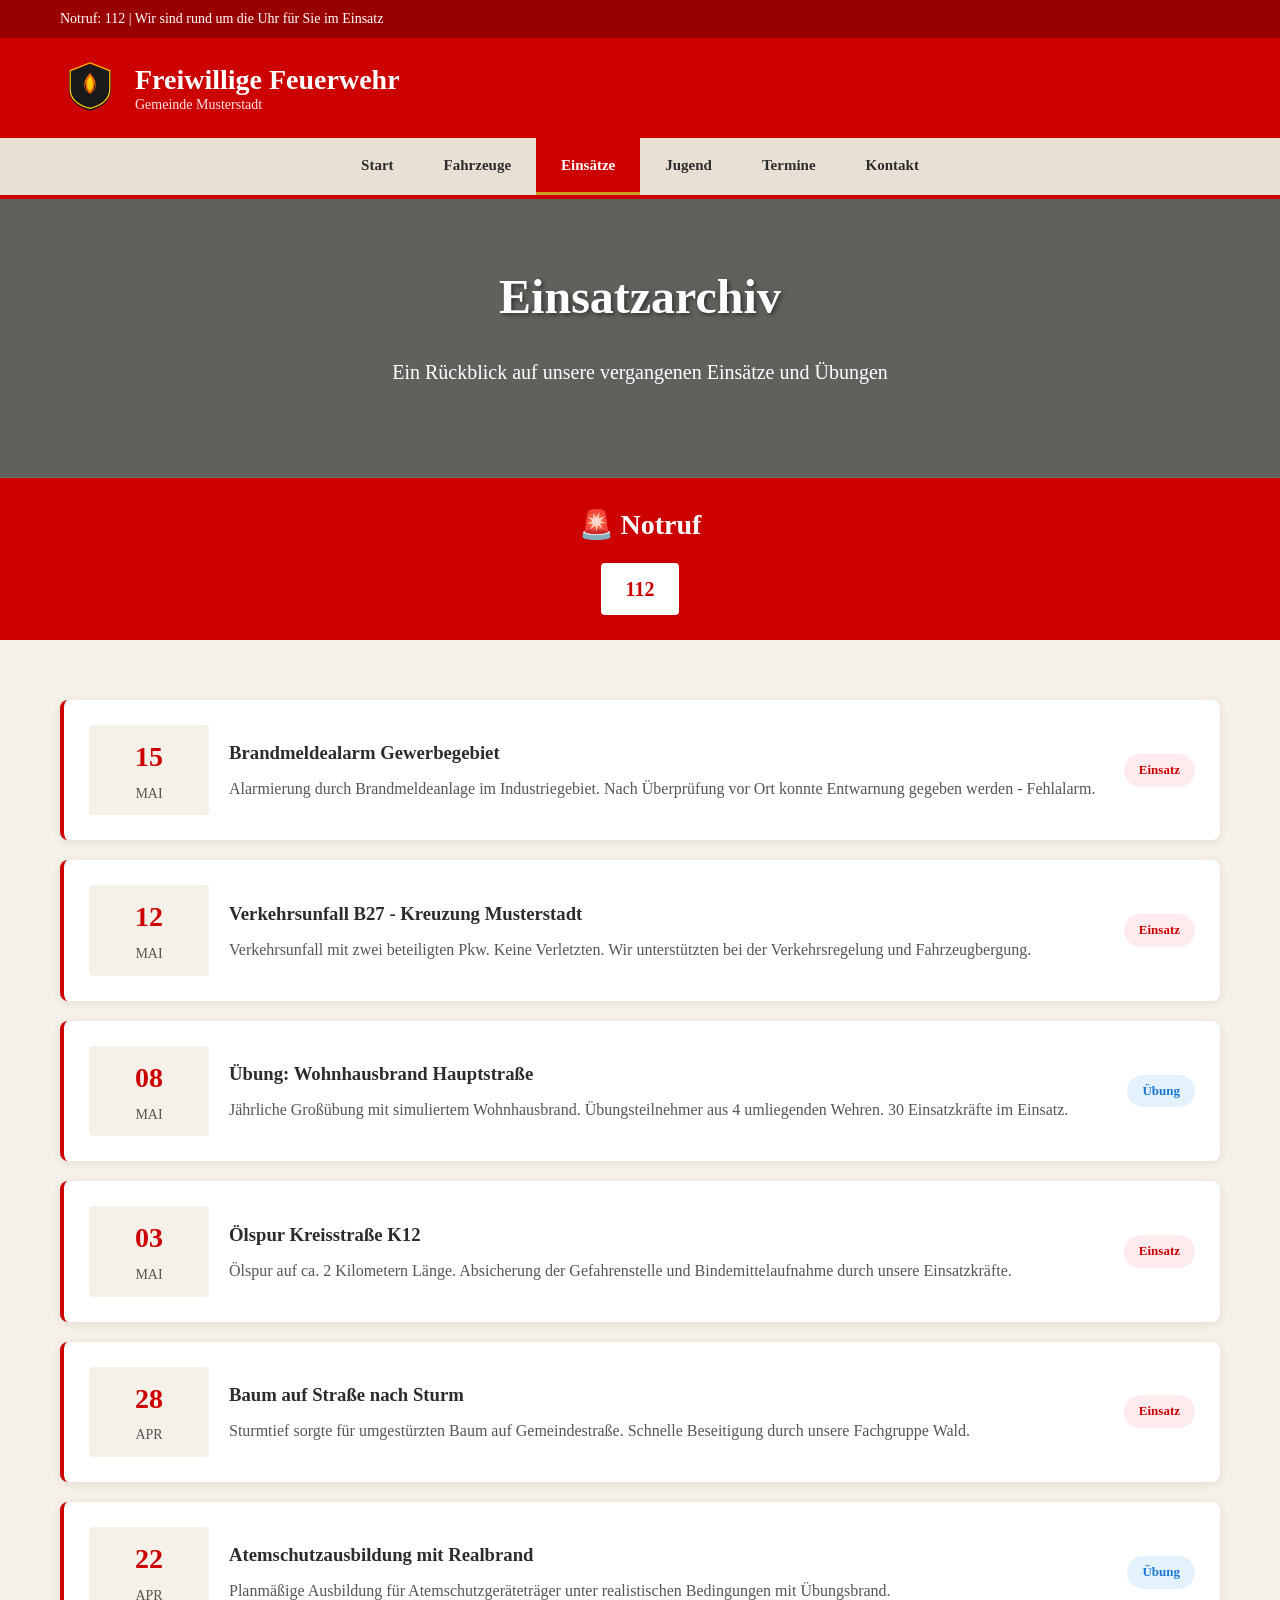
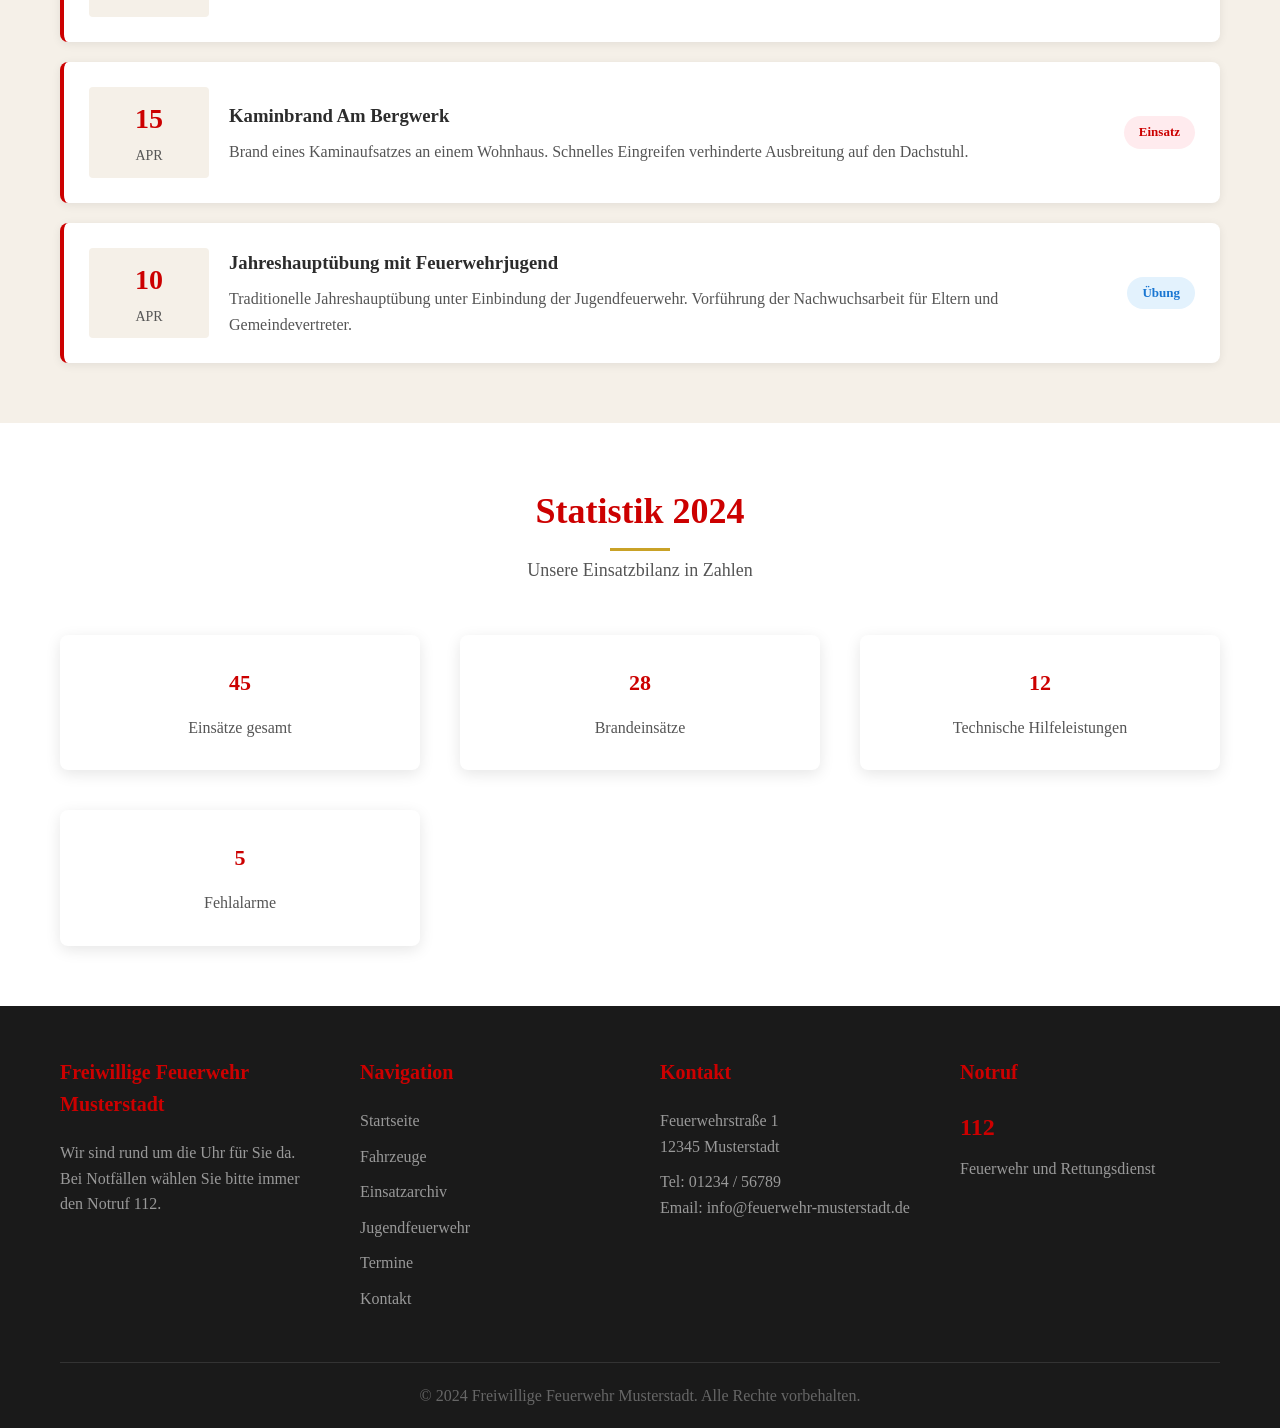
==== commit c5bb4c64: "Logo: Professionelles SVG-Logo für Feuerwehr hinzugefügt" ====
--- a/einsatz.html
+++ b/einsatz.html
@@ -16,7 +16,13 @@
         <div class="container">
             <div class="header-main">
                 <div class="logo">
-                    <div class="logo-icon">🚒</div>
+                    <div class="logo-icon"><svg class="logo-img" xmlns="http://www.w3.org/2000/svg" viewBox="0 0 100 100" width="60" height="60">
+  <path d="M50 5 L90 20 L90 55 Q90 85 50 95 Q10 85 10 55 L10 20 Z" fill="#cc0000"/>
+  <path d="M50 10 L85 23 L85 52 Q85 78 50 88 Q15 78 15 52 L15 23 Z" fill="#1a1a1a"/>
+  <path d="M50 25 C38 38 38 50 46 58 C42 52 40 46 44 40 C42 48 44 55 50 60 C56 55 58 48 56 40 C60 46 58 52 54 58 C62 50 62 38 50 25" fill="#ff6600"/>
+  <path d="M50 30 C43 40 43 48 48 54 C45 50 44 46 46 42 C45 48 46 52 50 55 C54 52 55 48 54 42 C56 46 55 50 52 54 C57 48 57 40 50 30" fill="#ffcc00"/>
+  <path d="M50 8 L83 21 L83 52 Q83 75 50 84 Q17 75 17 52 L17 21 Z" fill="none" stroke="#ffcc00" stroke-width="2"/>
+</svg></div>
                     <div class="logo-text">
                         Freiwillige Feuerwehr
                         <span>Gemeinde Musterstadt</span>
--- a/styles.css
+++ b/styles.css
@@ -67,12 +67,14 @@
 .logo-icon {
   width: 60px;
   height: 60px;
-  background-color: var(--white);
-  border-radius: 50%;
   display: flex;
   align-items: center;
   justify-content: center;
-  font-size: 32px;
+}
+
+.logo-icon svg, .logo-img {
+  width: 100%;
+  height: 100%;
 }
 
 .logo-text {
@@ -485,7 +487,7 @@
 
 /* Youth Section */
 .youth-hero {
-  background: linear-gradient(rgba(204, 0, 0, 0.85), rgba(204, 0, 0, 0.85)), url('https://images.unsplash.com/photo-1605721911519-3dfeb3be25e7?w=1200') center/cover no-repeat;
+  background: linear-gradient(rgba(204, 0, 0, 0.85), rgba(204, 0, 0, 0.85)), url('https://images.unsplash.com/photo-1605721911519-3dfeb3be25e7?w=1200') center/cover no-repeat center/cover no-repeat;
   background-size: cover;
   color: var(--white);
   padding: 80px 0;
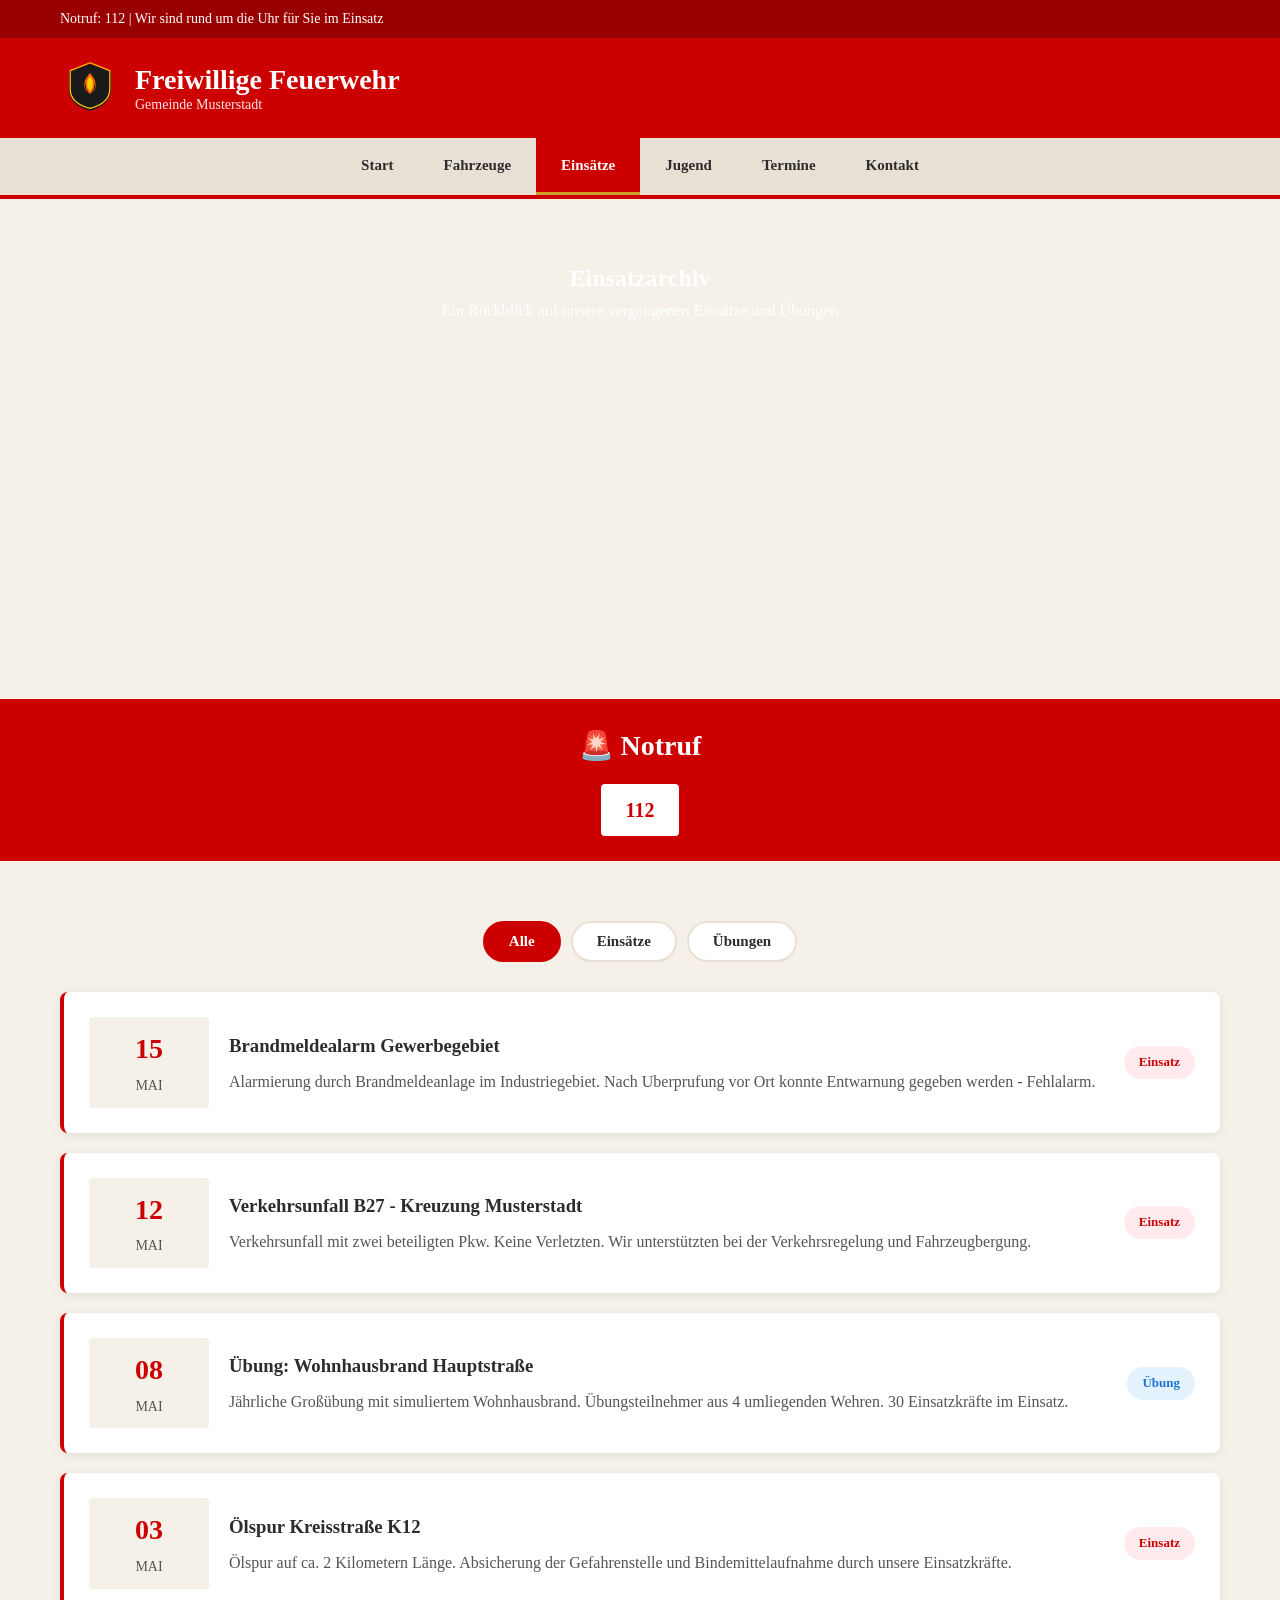
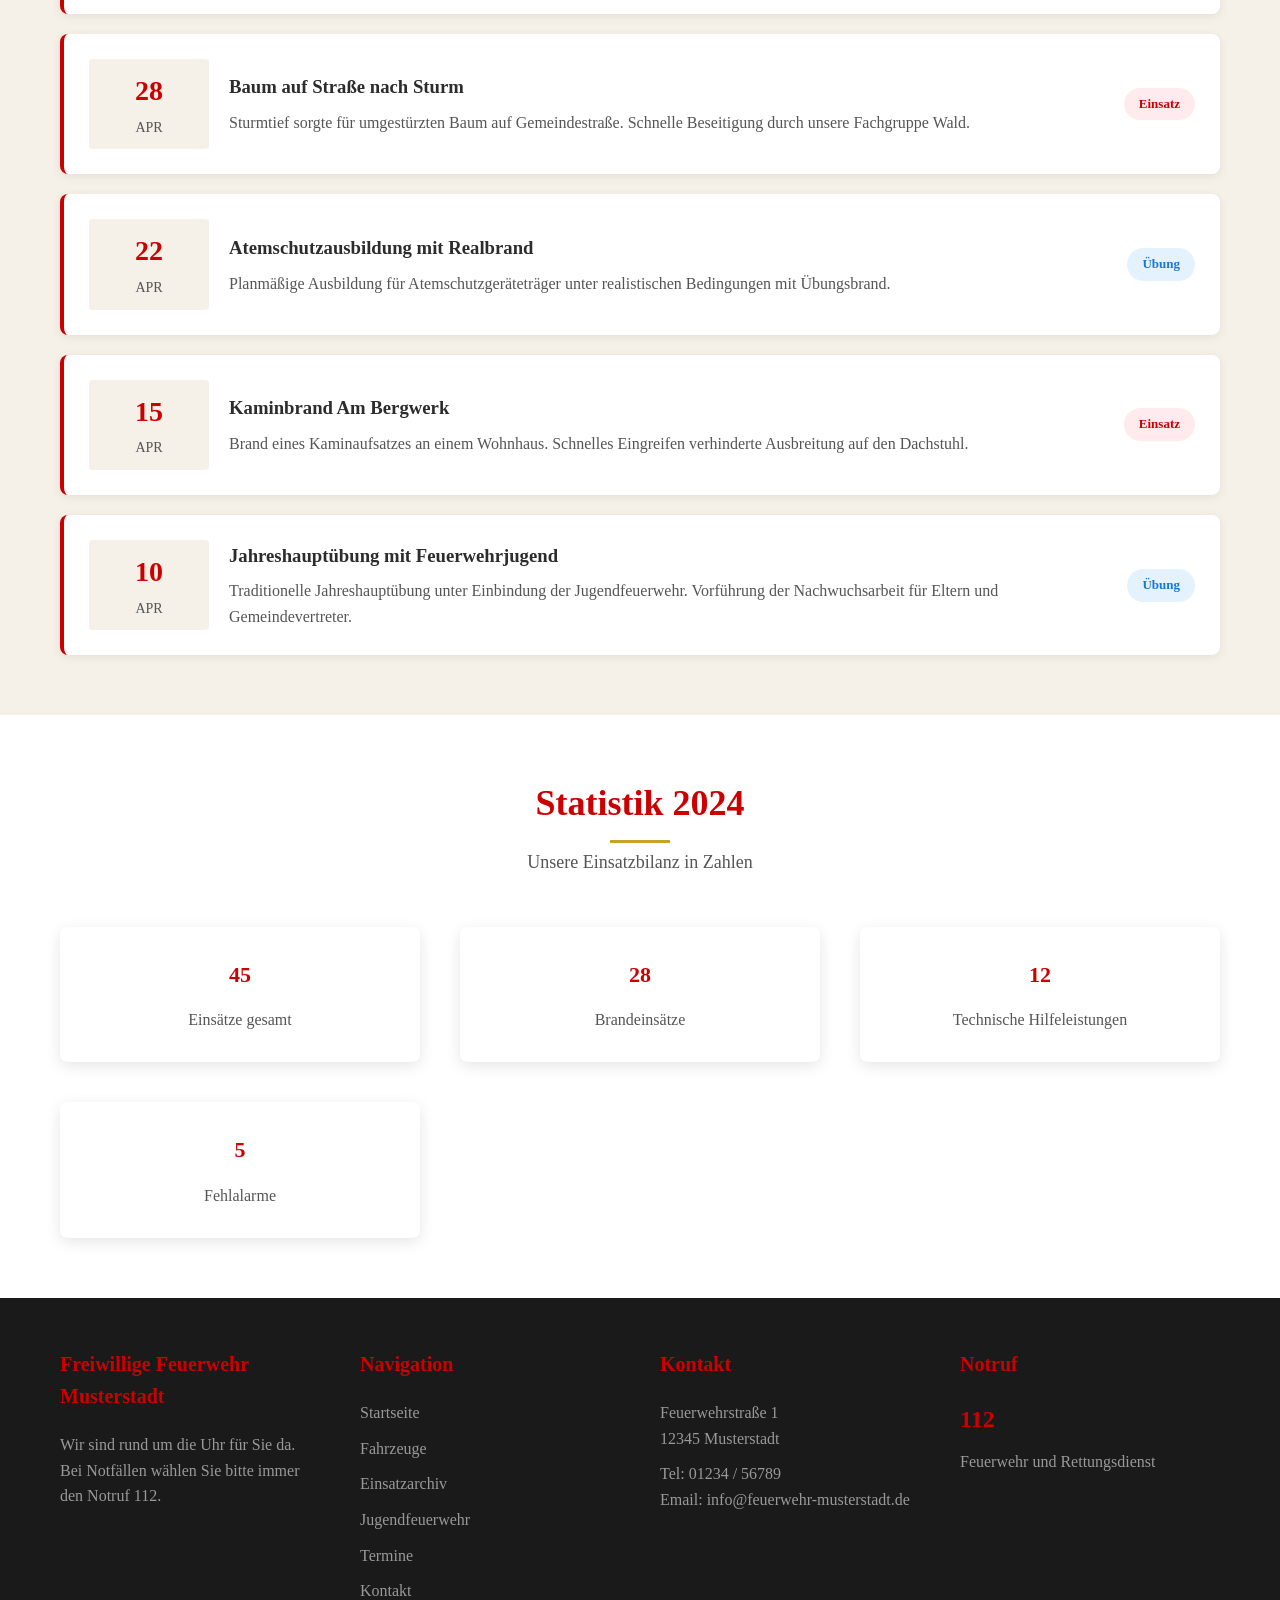
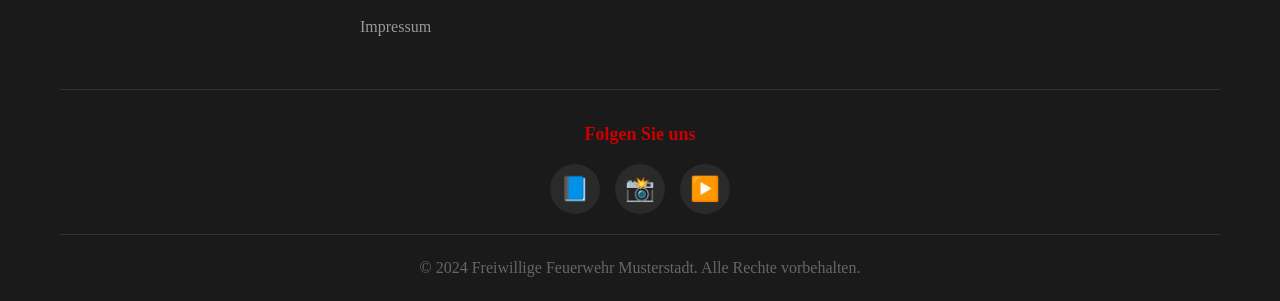
==== commit ea42b47b: "Verbesserungen: Einsatz-Filter, Google Maps, Social Links, Impressum/DSGVO, CSS-Erweiterungen" ====
--- a/einsatz.html
+++ b/einsatz.html
@@ -68,6 +68,11 @@
 
     <section>
         <div class="container">
+            <div class="einsatz-filter">
+                <button class="filter-btn active" data-filter="all">Alle</button>
+                <button class="filter-btn" data-filter="einsatz">Eins&auml;tze</button>
+                <button class="filter-btn" data-filter="uebung">&Uuml;bungen</button>
+            </div>
             <div class="mission-list">
                 <div class="mission-item">
                     <div class="mission-date">
@@ -76,7 +81,7 @@
                     </div>
                     <div class="mission-content">
                         <h3>Brandmeldealarm Gewerbegebiet</h3>
-                        <p>Alarmierung durch Brandmeldeanlage im Industriegebiet. Nach Überprüfung vor Ort konnte Entwarnung gegeben werden - Fehlalarm.</p>
+                        <p>Alarmierung durch Brandmeldeanlage im Industriegebiet. Nach Uberprufung vor Ort konnte Entwarnung gegeben werden - Fehlalarm.</p>
                     </div>
                     <span class="mission-type einsatz">Einsatz</span>
                 </div>
@@ -211,6 +216,7 @@
                         <li><a href="jugendfeuerwehr.html">Jugendfeuerwehr</a></li>
                         <li><a href="events.html">Termine</a></li>
                         <li><a href="kontakt.html">Kontakt</a></li>
+                        <li><a href="impressum.html">Impressum</a></li>
                     </ul>
                 </div>
                 <div class="footer-section">
@@ -222,6 +228,14 @@
                     <h4>Notruf</h4>
                     <p style="font-size: 24px; font-weight: bold; color: var(--primary-red);">112</p>
                     <p>Feuerwehr und Rettungsdienst</p>
+                </div>
+            </div>
+            <div class="footer-social">
+                <h4>Folgen Sie uns</h4>
+                <div class="social-links">
+                    <a href="https://www.facebook.com/" target="_blank" rel="noopener" class="social-link" aria-label="Facebook">📘</a>
+                    <a href="https://www.instagram.com/" target="_blank" rel="noopener" class="social-link" aria-label="Instagram">📸</a>
+                    <a href="https://www.youtube.com/" target="_blank" rel="noopener" class="social-link" aria-label="YouTube">▶️</a>
                 </div>
             </div>
             <div class="footer-bottom">
@@ -249,5 +263,21 @@
             });
         }
     </script>
+    <script>
+        document.addEventListener('DOMContentLoaded',function(){
+            var fb=document.querySelectorAll('.filter-btn');
+            var mi=document.querySelectorAll('.mission-item');
+            fb.forEach(function(b){b.addEventListener('click',function(){
+                fb.forEach(function(x){x.classList.remove('active')});
+                this.classList.add('active');
+                var f=this.getAttribute('data-filter');
+                mi.forEach(function(item){
+                    if(f==='all'){item.style.display='grid';}
+                    else{var t=item.querySelector('.mission-type');
+                    item.style.display=t&&t.classList.contains(f)?'grid':'none';}
+                });
+            });});
+        });
+    </script>
 </body>
 </html>
--- a/styles.css
+++ b/styles.css
@@ -165,24 +165,55 @@
 
 /* Hero Section */
 .hero {
-  background: linear-gradient(rgba(0,0,0,0.6), rgba(0,0,0,0.6)), url('https://images.unsplash.com/photo-1605721911519-3dfeb3be25e7?w=1200') center/cover no-repeat;
+  position: relative;
+  min-height: 500px;
+  color: var(--white);
+  padding: 100px 0;
+  text-align: center;
+  overflow: hidden;
+}
+
+.hero-slideshow {
+  position: absolute;
+  top: 0;
+  left: 0;
+  width: 100%;
+  height: 100%;
+  z-index: 0;
+}
+
+.hero-slide {
+  position: absolute;
+  top: 0;
+  left: 0;
+  width: 100%;
+  height: 100%;
   background-size: cover;
   background-position: center;
-  color: var(--white);
-  padding: 100px 0;
-  text-align: center;
-}
-
-.hero h1 {
+  opacity: 0;
+  transition: opacity 1.5s ease-in-out;
+}
+
+.hero-slide.active {
+  opacity: 1;
+}
+
+.hero-content {
+  position: relative;
+  z-index: 1;
+}
+
+.hero-content h1 {
   font-size: 48px;
   margin-bottom: 20px;
   text-shadow: 2px 2px 4px rgba(0,0,0,0.5);
 }
 
-.hero p {
+.hero-content p {
   font-size: 20px;
   max-width: 700px;
   margin: 0 auto 30px;
+  text-shadow: 1px 1px 3px rgba(0,0,0,0.5);
 }
 
 .btn {
@@ -487,8 +518,7 @@
 
 /* Youth Section */
 .youth-hero {
-  background: linear-gradient(rgba(204, 0, 0, 0.85), rgba(204, 0, 0, 0.85)), url('https://images.unsplash.com/photo-1605721911519-3dfeb3be25e7?w=1200') center/cover no-repeat center/cover no-repeat;
-  background-size: cover;
+  background: linear-gradient(rgba(204, 0, 0, 0.85), rgba(204, 0, 0, 0.85)), url('https://images.unsplash.com/photo-1605721911519-3dfeb3be25e7?w=1200') center/cover no-repeat;
   color: var(--white);
   padding: 80px 0;
   text-align: center;
@@ -940,6 +970,122 @@
   font-size: 13px;
   margin-top: 15px;
   opacity: 0.8;
+}
+
+
+/* Einsatz-Filter */
+.einsatz-filter {
+  display: flex;
+  justify-content: center;
+  gap: 10px;
+  margin-bottom: 30px;
+  flex-wrap: wrap;
+}
+
+.filter-btn {
+  padding: 10px 24px;
+  background-color: var(--white);
+  color: var(--text-dark);
+  border: 2px solid var(--beige-dark);
+  border-radius: 30px;
+  cursor: pointer;
+  font-family: inherit;
+  font-size: 15px;
+  font-weight: 600;
+  transition: all 0.3s ease;
+}
+
+.filter-btn:hover {
+  border-color: var(--primary-red);
+  color: var(--primary-red);
+}
+
+.filter-btn.active {
+  background-color: var(--primary-red);
+  color: var(--white);
+  border-color: var(--primary-red);
+}
+
+/* Map Container */
+.map-container {
+  border-radius: 8px;
+  overflow: hidden;
+  box-shadow: 0 4px 15px rgba(0,0,0,0.1);
+  margin-bottom: 10px;
+}
+
+/* Social Links in Footer */
+.footer-social {
+  text-align: center;
+  padding: 30px 0 20px;
+  border-top: 1px solid #333;
+}
+
+.footer-social h4 {
+  color: var(--primary-red);
+  margin-bottom: 15px;
+  font-size: 18px;
+}
+
+.social-links {
+  display: flex;
+  justify-content: center;
+  gap: 15px;
+}
+
+.social-link {
+  display: flex;
+  align-items: center;
+  justify-content: center;
+  width: 50px;
+  height: 50px;
+  background-color: #2a2a2a;
+  border-radius: 50%;
+  font-size: 24px;
+  transition: all 0.3s ease;
+  text-decoration: none;
+}
+
+.social-link:hover {
+  background-color: var(--primary-red);
+  transform: translateY(-3px);
+  box-shadow: 0 5px 15px rgba(204, 0, 0, 0.3);
+}
+
+/* Legal Pages (Impressum/Datenschutz) */
+.legal-text {
+  line-height: 1.8;
+}
+
+.legal-text h3 {
+  color: var(--primary-red);
+  margin-bottom: 15px;
+}
+
+.legal-text p {
+  color: var(--text-gray);
+  margin-bottom: 15px;
+}
+
+.no-results {
+  display: none;
+  text-align: center;
+  padding: 40px;
+  color: var(--text-gray);
+  font-size: 18px;
+  background: var(--white);
+  border-radius: 8px;
+  box-shadow: 0 2px 10px rgba(0,0,0,0.08);
+}
+
+@media (max-width: 768px) {
+  .einsatz-filter {
+    gap: 8px;
+  }
+  .filter-btn {
+    padding: 10px 18px;
+    font-size: 14px;
+  }
 }
 
 /* Footer */
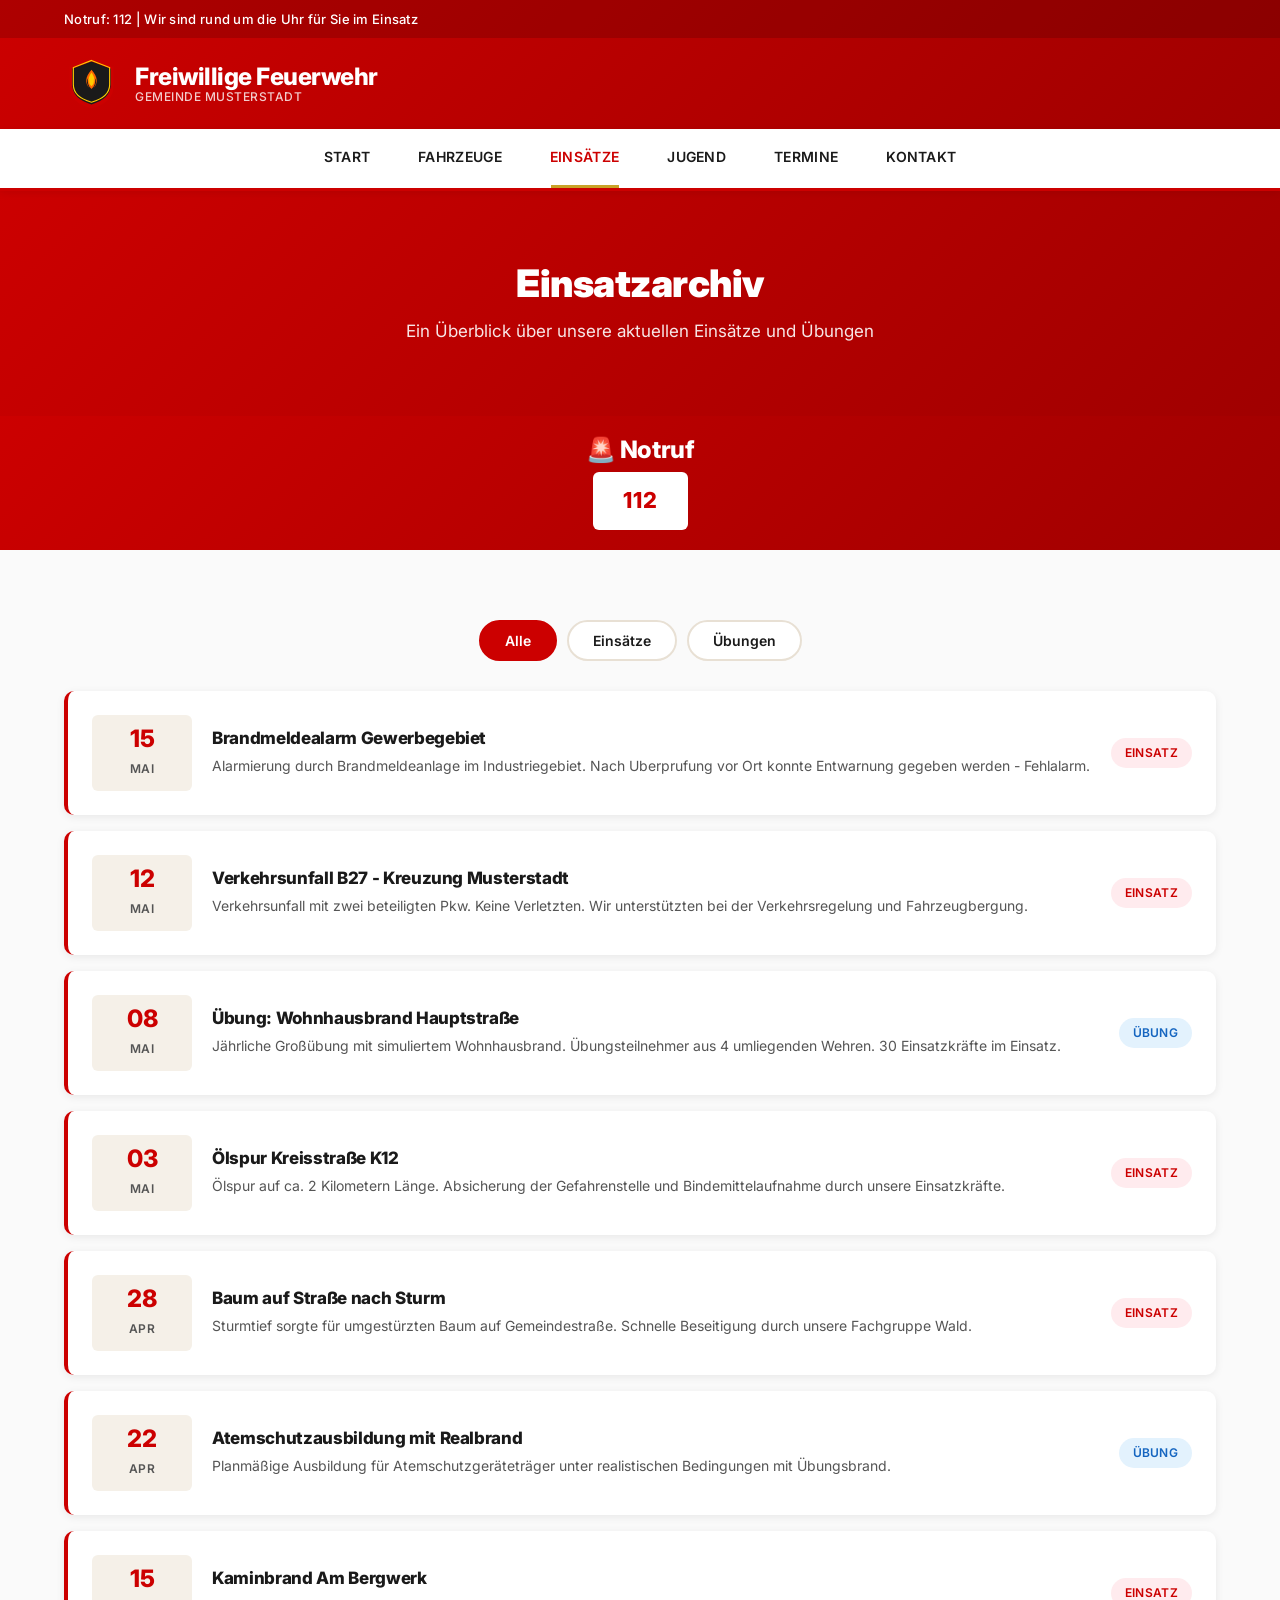
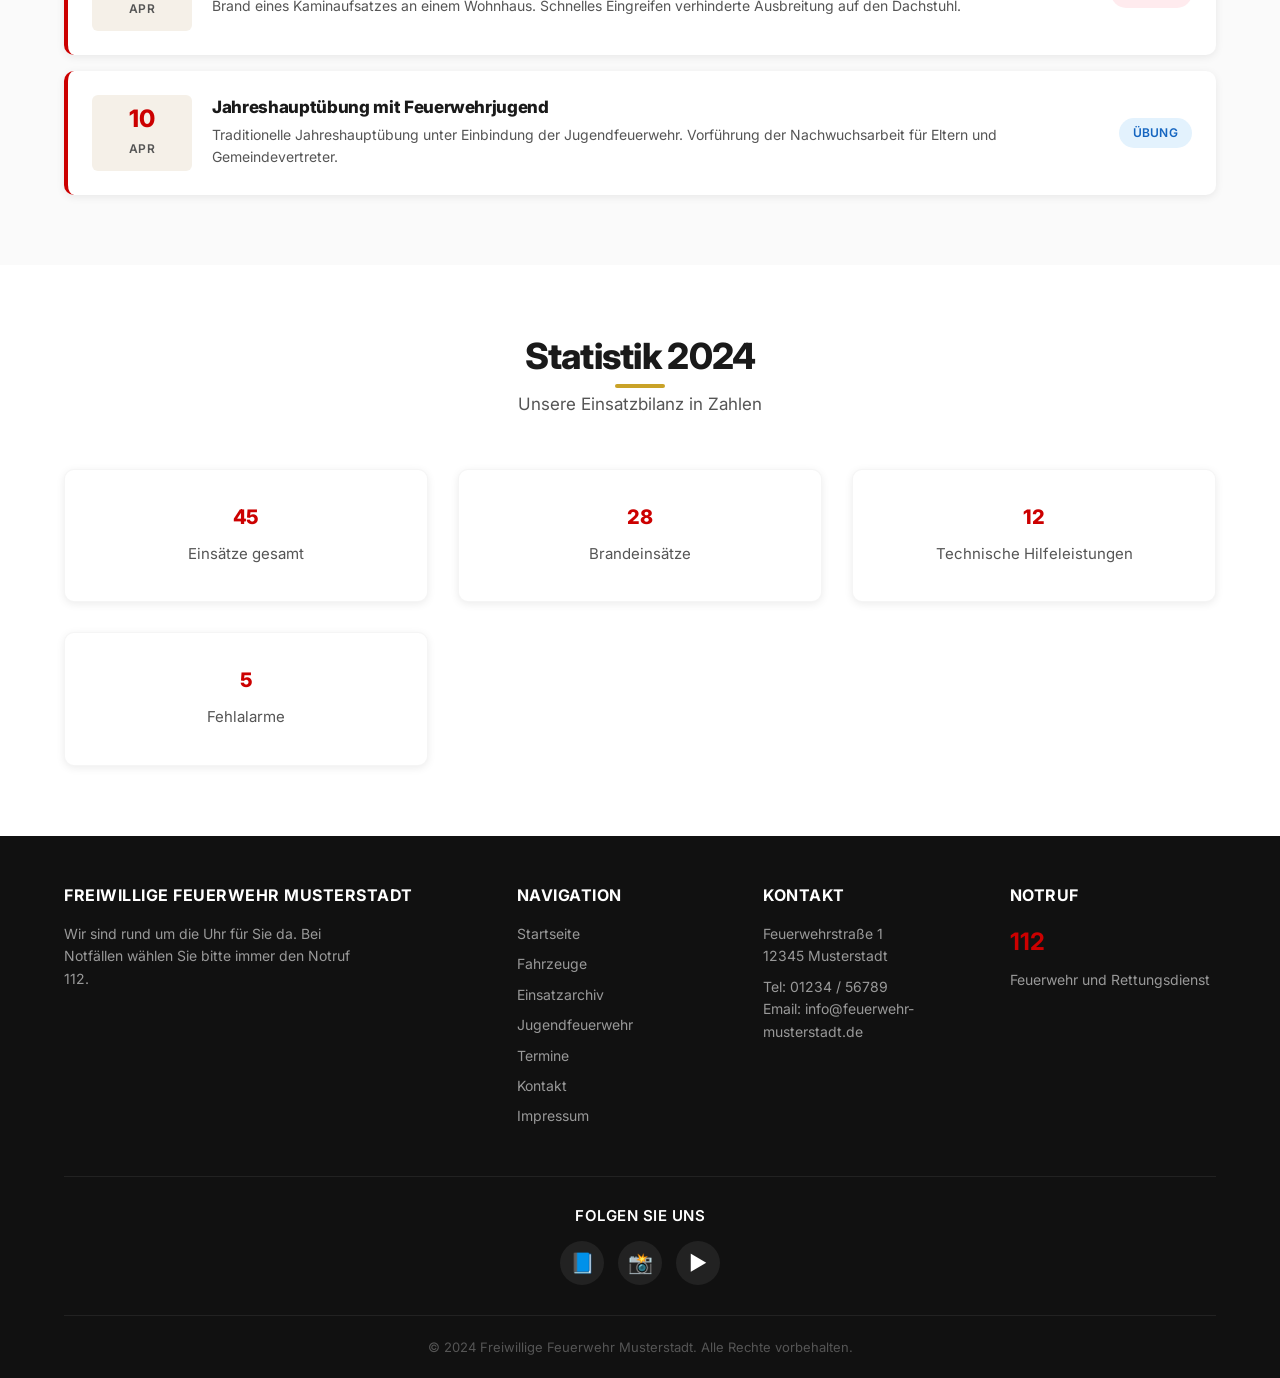
==== commit 8294d84c: "Visuelles Redesign: Modernes Feuerwehr-Layout - Komplett überarbeitetes CSS: Inter Font, CSS-Variabl" ====
--- a/einsatz.html
+++ b/einsatz.html
@@ -50,10 +50,10 @@
         </div>
     </nav>
 
-    <section class="hero" style="padding: 60px 0;">
+    <section class="subpage-hero">
         <div class="container">
             <h1>Einsatzarchiv</h1>
-            <p>Ein Rückblick auf unsere vergangenen Einsätze und Übungen</p>
+            <p>Ein Überblick über unsere aktuellen Einsätze und Übungen</p>
         </div>
     </section>
 
--- a/styles.css
+++ b/styles.css
@@ -1,12 +1,32 @@
+/* ====================================
+   FREIWILLIGE FEUERWEHR - Template 6
+   Modernes Feuerwehr-Design
+   ==================================== */
+
+/* Google Fonts (Inter + Georgia) */
+@import url('https://fonts.googleapis.com/css2?family=Inter:wght@400;500;600;700;800;900&display=swap');
+
 :root {
   --primary-red: #cc0000;
-  --primary-red-dark: #990000;
+  --primary-red-dark: #a00000;
+  --primary-red-light: #ff1a1a;
   --beige: #f5f0e8;
   --beige-dark: #e8e0d4;
   --white: #ffffff;
-  --text-dark: #2c2c2c;
+  --off-white: #fafafa;
+  --text-dark: #1a1a1a;
   --text-gray: #555555;
+  --text-light: #888888;
   --gold: #c9a227;
+  --gold-light: #e0b830;
+  --shadow-sm: 0 2px 8px rgba(0,0,0,0.08);
+  --shadow-md: 0 4px 20px rgba(0,0,0,0.1);
+  --shadow-lg: 0 8px 40px rgba(0,0,0,0.12);
+  --shadow-red: 0 6px 25px rgba(204, 0, 0, 0.25);
+  --radius-sm: 6px;
+  --radius-md: 10px;
+  --radius-lg: 16px;
+  --transition: all 0.3s cubic-bezier(0.4, 0, 0.2, 1);
 }
 
 * {
@@ -16,60 +36,65 @@
 }
 
 body {
-  font-family: 'Georgia', 'Times New Roman', serif;
-  background-color: var(--beige);
+  font-family: 'Inter', -apple-system, BlinkMacSystemFont, sans-serif;
+  background-color: var(--off-white);
   color: var(--text-dark);
-  line-height: 1.6;
+  line-height: 1.7;
+  -webkit-font-smoothing: antialiased;
 }
 
 h1, h2, h3, h4 {
-  font-family: 'Georgia', serif;
-  font-weight: 700;
+  font-family: 'Inter', sans-serif;
+  font-weight: 800;
+  letter-spacing: -0.02em;
+  line-height: 1.2;
 }
 
 a {
   text-decoration: none;
   color: inherit;
+  transition: var(--transition);
 }
 
 .container {
   max-width: 1200px;
   margin: 0 auto;
-  padding: 0 20px;
-}
-
-/* Header & Navigation */
+  padding: 0 24px;
+}
+
+/* ====================================
+   HEADER & NAVIGATION
+   ==================================== */
+
 header {
-  background-color: var(--primary-red);
+  background: linear-gradient(135deg, var(--primary-red), var(--primary-red-dark));
   color: var(--white);
-  padding: 0;
 }
 
 .header-top {
-  background-color: var(--primary-red-dark);
+  background: rgba(0,0,0,0.15);
   padding: 8px 0;
-  font-size: 14px;
+  font-size: 13px;
+  font-weight: 500;
+  letter-spacing: 0.3px;
 }
 
 .header-main {
   display: flex;
-  justify-content: space-between;
   align-items: center;
-  padding: 20px 0;
+  padding: 18px 0;
 }
 
 .logo {
   display: flex;
   align-items: center;
-  gap: 15px;
+  gap: 16px;
 }
 
 .logo-icon {
-  width: 60px;
-  height: 60px;
-  display: flex;
-  align-items: center;
-  justify-content: center;
+  width: 55px;
+  height: 55px;
+  flex-shrink: 0;
 }
 
 .logo-icon svg, .logo-img {
@@ -78,37 +103,44 @@
 }
 
 .logo-text {
-  font-size: 28px;
-  font-weight: 700;
-  line-height: 1.2;
+  font-size: 24px;
+  font-weight: 800;
+  line-height: 1.1;
+  letter-spacing: -0.5px;
 }
 
 .logo-text span {
   display: block;
-  font-size: 14px;
-  font-weight: 400;
-  opacity: 0.9;
-}
-
+  font-size: 12px;
+  font-weight: 500;
+  opacity: 0.8;
+  letter-spacing: 0.5px;
+  text-transform: uppercase;
+}
+
+/* --- Navigation --- */
 nav {
-  background-color: var(--beige-dark);
-  border-bottom: 4px solid var(--primary-red);
-  position: relative;
-}
-
-/* Hamburger Toggle - hidden on desktop */
+  background: var(--white);
+  border-bottom: 3px solid var(--primary-red);
+  position: sticky;
+  top: 0;
+  z-index: 1000;
+  box-shadow: var(--shadow-sm);
+}
+
+/* Hamburger - hidden on desktop */
 .nav-toggle {
   display: none;
   flex-direction: column;
   justify-content: space-between;
-  width: 30px;
-  height: 21px;
+  width: 28px;
+  height: 20px;
   background: none;
   border: none;
   cursor: pointer;
   padding: 0;
   position: absolute;
-  right: 20px;
+  right: 24px;
   top: 50%;
   transform: translateY(-50%);
 }
@@ -116,10 +148,10 @@
 .nav-toggle span {
   display: block;
   width: 100%;
-  height: 3px;
-  background-color: var(--white);
+  height: 2.5px;
+  background: var(--text-dark);
   border-radius: 2px;
-  transition: all 0.3s ease;
+  transition: var(--transition);
 }
 
 .nav-toggle.active span:nth-child(1) {
@@ -134,43 +166,61 @@
   transform: rotate(-45deg) translate(6px, -6px);
 }
 
-/* Desktop nav menu */
 nav ul {
   display: flex;
   list-style: none;
   justify-content: center;
-  flex-wrap: wrap;
-}
-
-nav ul li {
-  position: relative;
+  gap: 4px;
 }
 
 nav ul li a {
   display: block;
-  padding: 15px 25px;
+  padding: 16px 22px;
   color: var(--text-dark);
   font-weight: 600;
-  font-size: 15px;
-  transition: all 0.3s ease;
+  font-size: 14px;
+  letter-spacing: 0.3px;
+  text-transform: uppercase;
+  transition: var(--transition);
   border-bottom: 3px solid transparent;
+  position: relative;
+}
+
+nav ul li a::after {
+  content: '';
+  position: absolute;
+  bottom: -3px;
+  left: 50%;
+  transform: translateX(-50%) scaleX(0);
+  width: 60%;
+  height: 3px;
+  background: var(--gold);
+  transition: transform 0.3s ease;
+}
+
+nav ul li a:hover::after,
+nav ul li a.active::after {
+  transform: translateX(-50%) scaleX(1);
 }
 
 nav ul li a:hover,
 nav ul li a.active {
-  background-color: var(--primary-red);
-  color: var(--white);
-  border-bottom-color: var(--gold);
-}
-
-/* Hero Section */
+  color: var(--primary-red);
+}
+
+/* ====================================
+   HERO SECTION
+   ==================================== */
+
 .hero {
   position: relative;
-  min-height: 500px;
+  min-height: 520px;
   color: var(--white);
   padding: 100px 0;
   text-align: center;
   overflow: hidden;
+  display: flex;
+  align-items: center;
 }
 
 .hero-slideshow {
@@ -201,92 +251,133 @@
 .hero-content {
   position: relative;
   z-index: 1;
+  max-width: 800px;
+  margin: 0 auto;
 }
 
 .hero-content h1 {
-  font-size: 48px;
-  margin-bottom: 20px;
-  text-shadow: 2px 2px 4px rgba(0,0,0,0.5);
+  font-size: 52px;
+  font-weight: 900;
+  margin-bottom: 16px;
+  text-shadow: 0 2px 20px rgba(0,0,0,0.4);
+  letter-spacing: -1px;
 }
 
 .hero-content p {
   font-size: 20px;
-  max-width: 700px;
-  margin: 0 auto 30px;
-  text-shadow: 1px 1px 3px rgba(0,0,0,0.5);
-}
+  font-weight: 400;
+  max-width: 650px;
+  margin: 0 auto 32px;
+  opacity: 0.95;
+  text-shadow: 0 1px 10px rgba(0,0,0,0.3);
+  line-height: 1.6;
+}
+
+/* ====================================
+   BUTTONS
+   ==================================== */
 
 .btn {
   display: inline-block;
-  padding: 15px 35px;
-  background-color: var(--primary-red);
+  padding: 14px 32px;
+  background: var(--primary-red);
   color: var(--white);
   font-weight: 700;
-  font-size: 16px;
-  border-radius: 4px;
-  transition: all 0.3s ease;
+  font-size: 15px;
+  border-radius: var(--radius-sm);
+  transition: var(--transition);
   border: 2px solid var(--primary-red);
   cursor: pointer;
+  letter-spacing: 0.3px;
 }
 
 .btn:hover {
-  background-color: var(--primary-red-dark);
+  background: var(--primary-red-dark);
   border-color: var(--primary-red-dark);
   transform: translateY(-2px);
+  box-shadow: var(--shadow-red);
 }
 
 .btn-outline {
-  background-color: transparent;
+  background: transparent;
   border: 2px solid var(--white);
 }
 
 .btn-outline:hover {
-  background-color: var(--white);
+  background: var(--white);
   color: var(--primary-red);
+  box-shadow: none;
 }
 
 .btn-gold {
-  background-color: var(--gold);
+  background: var(--gold);
   border-color: var(--gold);
+  color: #1a1a1a;
 }
 
 .btn-gold:hover {
-  background-color: #b8911f;
-}
-
-/* Emergency Banner */
+  background: var(--gold-light);
+  border-color: var(--gold-light);
+  box-shadow: 0 6px 25px rgba(201, 162, 39, 0.35);
+}
+
+.btn-donate {
+  background: var(--gold);
+  border-color: var(--gold);
+  color: #1a1a1a;
+  font-size: 16px;
+  padding: 16px 36px;
+  text-transform: uppercase;
+  letter-spacing: 1px;
+  font-weight: 800;
+}
+
+.btn-donate:hover {
+  background: var(--gold-light);
+  border-color: var(--gold-light);
+  transform: translateY(-3px);
+  box-shadow: 0 6px 25px rgba(201, 162, 39, 0.4);
+}
+
+/* ====================================
+   EMERGENCY BANNER
+   ==================================== */
+
 .emergency-banner {
-  background-color: var(--primary-red);
+  background: linear-gradient(135deg, var(--primary-red), var(--primary-red-dark));
   color: var(--white);
-  padding: 25px 0;
+  padding: 20px 0;
   text-align: center;
 }
 
 .emergency-banner h2 {
-  font-size: 28px;
-  margin-bottom: 10px;
+  font-size: 24px;
+  margin-bottom: 8px;
 }
 
 .emergency-banner .emergency-numbers {
   display: flex;
   justify-content: center;
-  gap: 40px;
+  gap: 30px;
   flex-wrap: wrap;
-  margin-top: 15px;
 }
 
 .emergency-number {
-  background-color: var(--white);
+  background: var(--white);
   color: var(--primary-red);
-  padding: 10px 25px;
-  font-size: 20px;
-  font-weight: 700;
-  border-radius: 4px;
-}
-
-/* Sections */
+  padding: 10px 30px;
+  font-size: 22px;
+  font-weight: 800;
+  border-radius: var(--radius-sm);
+  letter-spacing: 1px;
+}
+
+/* ====================================
+   SECTIONS
+   ==================================== */
+
 section {
-  padding: 60px 0;
+  padding: 70px 0;
 }
 
 .section-title {
@@ -296,8 +387,8 @@
 
 .section-title h2 {
   font-size: 36px;
-  color: var(--primary-red);
-  margin-bottom: 15px;
+  color: var(--text-dark);
+  margin-bottom: 12px;
   position: relative;
   display: inline-block;
 }
@@ -308,51 +399,70 @@
   bottom: -10px;
   left: 50%;
   transform: translateX(-50%);
-  width: 60px;
-  height: 3px;
-  background-color: var(--gold);
+  width: 50px;
+  height: 4px;
+  background: var(--gold);
+  border-radius: 2px;
 }
 
 .section-title p {
-  font-size: 18px;
+  font-size: 17px;
   color: var(--text-gray);
-}
-
-/* About Section */
+  max-width: 600px;
+  margin: 0 auto;
+}
+
+/* ====================================
+   ABOUT CARDS
+   ==================================== */
+
 .about-grid {
   display: grid;
-  grid-template-columns: repeat(auto-fit, minmax(300px, 1fr));
-  gap: 40px;
+  grid-template-columns: repeat(auto-fit, minmax(280px, 1fr));
+  gap: 30px;
 }
 
 .about-card {
-  background-color: var(--white);
-  padding: 30px;
-  border-radius: 8px;
-  box-shadow: 0 4px 15px rgba(0,0,0,0.1);
+  background: var(--white);
+  padding: 35px 30px;
+  border-radius: var(--radius-md);
+  box-shadow: var(--shadow-sm);
   text-align: center;
+  transition: var(--transition);
+  border: 1px solid rgba(0,0,0,0.04);
+}
+
+.about-card:hover {
+  transform: translateY(-4px);
+  box-shadow: var(--shadow-md);
 }
 
 .about-card-icon {
-  font-size: 48px;
-  margin-bottom: 20px;
+  font-size: 44px;
+  margin-bottom: 18px;
+  display: block;
 }
 
 .about-card h3 {
   color: var(--primary-red);
-  margin-bottom: 15px;
-  font-size: 22px;
+  margin-bottom: 12px;
+  font-size: 20px;
 }
 
 .about-card p {
   color: var(--text-gray);
-}
-
-/* Stats Section */
+  font-size: 15px;
+  line-height: 1.7;
+}
+
+/* ====================================
+   STATS SECTION
+   ==================================== */
+
 .stats-section {
-  background-color: var(--primary-red);
+  background: linear-gradient(135deg, var(--primary-red), var(--primary-red-dark));
   color: var(--white);
-  padding: 50px 0;
+  padding: 60px 0;
 }
 
 .stats-grid {
@@ -362,272 +472,388 @@
   text-align: center;
 }
 
+.stat-item {
+  padding: 20px;
+}
+
 .stat-item h3 {
   font-size: 48px;
-  margin-bottom: 10px;
+  font-weight: 900;
+  margin-bottom: 8px;
+  letter-spacing: -1px;
 }
 
 .stat-item p {
-  font-size: 18px;
-  opacity: 0.9;
-}
-
-/* Vehicle Gallery */
+  font-size: 16px;
+  opacity: 0.85;
+  font-weight: 500;
+}
+
+/* ====================================
+   VEHICLE GALLERY
+   ==================================== */
+
 .vehicle-grid {
   display: grid;
-  grid-template-columns: repeat(auto-fit, minmax(350px, 1fr));
+  grid-template-columns: repeat(auto-fit, minmax(340px, 1fr));
   gap: 30px;
 }
 
 .vehicle-card {
-  background-color: var(--white);
-  border-radius: 8px;
+  background: var(--white);
+  border-radius: var(--radius-md);
   overflow: hidden;
-  box-shadow: 0 4px 15px rgba(0,0,0,0.1);
-  transition: transform 0.3s ease;
+  box-shadow: var(--shadow-sm);
+  transition: var(--transition);
+  border: 1px solid rgba(0,0,0,0.04);
 }
 
 .vehicle-card:hover {
   transform: translateY(-5px);
-}
-
-.vehicle-image {
-  height: 250px;
-  background: linear-gradient(135deg, var(--beige-dark), var(--beige));
-  display: flex;
-  align-items: center;
-  justify-content: center;
-  font-size: 80px;
+  box-shadow: var(--shadow-md);
 }
 
 .vehicle-img {
   width: 100%;
-  height: 250px;
+  height: 220px;
   object-fit: cover;
 }
 
 .vehicle-info {
-  padding: 25px;
+  padding: 24px;
 }
 
 .vehicle-info h3 {
-  color: var(--primary-red);
-  margin-bottom: 10px;
-  font-size: 22px;
+  color: var(--text-dark);
+  margin-bottom: 8px;
+  font-size: 20px;
 }
 
 .vehicle-info .vehicle-type {
   display: inline-block;
-  background-color: var(--gold);
+  background: var(--gold);
   color: var(--white);
-  padding: 4px 12px;
+  padding: 3px 12px;
+  font-size: 11px;
+  font-weight: 700;
+  border-radius: 20px;
+  margin-bottom: 12px;
+  letter-spacing: 0.5px;
+  text-transform: uppercase;
+}
+
+.vehicle-info p {
+  color: var(--text-gray);
+  font-size: 14px;
+  line-height: 1.7;
+}
+
+.vehicle-details {
+  display: flex;
+  gap: 20px;
+  margin-top: 16px;
+  padding-top: 16px;
+  border-top: 1px solid var(--beige-dark);
+}
+
+.vehicle-details span {
+  font-size: 13px;
+  color: var(--text-light);
+  font-weight: 500;
+}
+
+/* ====================================
+   MISSION LIST / EINSATZARCHIV
+   ==================================== */
+
+.mission-list {
+  display: flex;
+  flex-direction: column;
+  gap: 16px;
+}
+
+.mission-item {
+  background: var(--white);
+  padding: 24px;
+  border-radius: var(--radius-md);
+  box-shadow: var(--shadow-sm);
+  border-left: 4px solid var(--primary-red);
+  display: grid;
+  grid-template-columns: 100px 1fr auto;
+  gap: 20px;
+  align-items: center;
+  transition: var(--transition);
+}
+
+.mission-item:hover {
+  box-shadow: var(--shadow-md);
+}
+
+.mission-date {
+  background: var(--beige);
+  padding: 10px;
+  text-align: center;
+  border-radius: var(--radius-sm);
+}
+
+.mission-date .day {
+  font-size: 24px;
+  font-weight: 800;
+  color: var(--primary-red);
+  display: block;
+  line-height: 1.2;
+}
+
+.mission-date .month {
+  font-size: 12px;
+  color: var(--text-gray);
+  text-transform: uppercase;
+  font-weight: 600;
+  letter-spacing: 0.5px;
+}
+
+.mission-content h3 {
+  color: var(--text-dark);
+  margin-bottom: 6px;
+  font-size: 17px;
+}
+
+.mission-content p {
+  color: var(--text-gray);
+  font-size: 14px;
+  line-height: 1.6;
+}
+
+.mission-type {
+  display: inline-block;
+  padding: 5px 14px;
+  border-radius: 20px;
   font-size: 12px;
   font-weight: 600;
-  border-radius: 20px;
-  margin-bottom: 15px;
-}
-
-.vehicle-info p {
-  color: var(--text-gray);
-  margin-bottom: 10px;
-}
-
-.vehicle-details {
-  display: flex;
-  gap: 20px;
-  margin-top: 15px;
-  padding-top: 15px;
-  border-top: 1px solid var(--beige-dark);
-}
-
-.vehicle-details span {
+  letter-spacing: 0.3px;
+  text-transform: uppercase;
+}
+
+.mission-type.einsatz {
+  background: #ffebee;
+  color: var(--primary-red);
+}
+
+.mission-type.uebung {
+  background: #e3f2fd;
+  color: #1565c0;
+}
+
+.mission-type.sonstiges {
+  background: #e8f5e9;
+  color: #2e7d32;
+}
+
+/* --- Filter --- */
+.einsatz-filter {
+  display: flex;
+  justify-content: center;
+  gap: 10px;
+  margin-bottom: 30px;
+  flex-wrap: wrap;
+}
+
+.filter-btn {
+  padding: 10px 24px;
+  background: var(--white);
+  color: var(--text-dark);
+  border: 2px solid var(--beige-dark);
+  border-radius: 30px;
+  cursor: pointer;
+  font-family: 'Inter', sans-serif;
   font-size: 14px;
-  color: var(--text-gray);
-}
-
-/* Mission Archive */
-.mission-list {
-  display: flex;
-  flex-direction: column;
-  gap: 20px;
-}
-
-.mission-item {
-  background-color: var(--white);
-  padding: 25px;
-  border-radius: 8px;
-  box-shadow: 0 2px 10px rgba(0,0,0,0.08);
-  border-left: 4px solid var(--primary-red);
-  display: grid;
-  grid-template-columns: 120px 1fr auto;
-  gap: 20px;
-  align-items: center;
-}
-
-.mission-date {
-  background-color: var(--beige);
-  padding: 10px;
+  font-weight: 600;
+  transition: var(--transition);
+}
+
+.filter-btn:hover {
+  border-color: var(--primary-red);
+  color: var(--primary-red);
+}
+
+.filter-btn.active {
+  background: var(--primary-red);
+  color: var(--white);
+  border-color: var(--primary-red);
+}
+
+/* ====================================
+   SUBPAGE HERO (smaller variant)
+   ==================================== */
+
+.subpage-hero {
+  position: relative;
+  background: linear-gradient(135deg, var(--primary-red), var(--primary-red-dark));
+  color: var(--white);
+  padding: 70px 0;
   text-align: center;
-  border-radius: 4px;
-}
-
-.mission-date .day {
-  font-size: 28px;
-  font-weight: 700;
-  color: var(--primary-red);
-  display: block;
-}
-
-.mission-date .month {
-  font-size: 14px;
-  color: var(--text-gray);
-  text-transform: uppercase;
-}
-
-.mission-content h3 {
-  color: var(--text-dark);
-  margin-bottom: 8px;
-}
-
-.mission-content p {
-  color: var(--text-gray);
-}
-
-.mission-type {
-  display: inline-block;
-  padding: 6px 15px;
-  border-radius: 20px;
-  font-size: 13px;
-  font-weight: 600;
-}
-
-.mission-type.einsatz {
-  background-color: #ffebee;
-  color: var(--primary-red);
-}
-
-.mission-type.uebung {
-  background-color: #e3f2fd;
-  color: #1976d2;
-}
-
-.mission-type.sonstiges {
-  background-color: #e8f5e9;
-  color: #388e3c;
-}
-
-/* Youth Section */
+}
+
+.subpage-hero::before {
+  content: '';
+  position: absolute;
+  top: 0;
+  left: 0;
+  right: 0;
+  bottom: 0;
+  background-image: url('https://images.unsplash.com/photo-1605721911519-3dfeb3be25e7?w=1200');
+  background-size: cover;
+  background-position: center;
+  opacity: 0.15;
+  z-index: 0;
+}
+
+.subpage-hero .container {
+  position: relative;
+  z-index: 1;
+}
+
+.subpage-hero h1 {
+  font-size: 38px;
+  font-weight: 900;
+  margin-bottom: 12px;
+  letter-spacing: -0.5px;
+}
+
+.subpage-hero p {
+  font-size: 17px;
+  max-width: 550px;
+  margin: 0 auto;
+  opacity: 0.9;
+  line-height: 1.6;
+}
+
+/* ====================================
+   YOUTH SECTION
+   ==================================== */
+
 .youth-hero {
-  background: linear-gradient(rgba(204, 0, 0, 0.85), rgba(204, 0, 0, 0.85)), url('https://images.unsplash.com/photo-1605721911519-3dfeb3be25e7?w=1200') center/cover no-repeat;
+  background: linear-gradient(rgba(180, 0, 0, 0.88), rgba(120, 0, 0, 0.92)), url('https://images.unsplash.com/photo-1605721911519-3dfeb3be25e7?w=1200') center/cover no-repeat;
   color: var(--white);
   padding: 80px 0;
   text-align: center;
   position: relative;
 }
 
-.youth-hero .hero-img {
-  position: absolute;
-  top: 0;
-  left: 0;
-  width: 100%;
-  height: 100%;
-  object-fit: cover;
-  z-index: -1;
-}
-
 .youth-hero h1 {
   font-size: 42px;
-  margin-bottom: 20px;
+  margin-bottom: 16px;
 }
 
 .youth-hero p {
-  font-size: 20px;
+  font-size: 18px;
   max-width: 600px;
-  margin: 0 auto;
+  margin: 0 auto 24px;
+  opacity: 0.9;
 }
 
 .age-groups {
   display: grid;
   grid-template-columns: repeat(auto-fit, minmax(250px, 1fr));
-  gap: 30px;
+  gap: 24px;
   margin-top: 40px;
 }
 
 .age-group {
-  background-color: var(--white);
+  background: var(--white);
   padding: 30px;
-  border-radius: 8px;
+  border-radius: var(--radius-md);
   text-align: center;
-  box-shadow: 0 4px 15px rgba(0,0,0,0.1);
+  box-shadow: var(--shadow-sm);
+  transition: var(--transition);
+  border: 1px solid rgba(0,0,0,0.04);
+}
+
+.age-group:hover {
+  transform: translateY(-3px);
+  box-shadow: var(--shadow-md);
 }
 
 .age-group h3 {
   color: var(--primary-red);
-  font-size: 24px;
-  margin-bottom: 15px;
+  font-size: 22px;
+  margin-bottom: 12px;
 }
 
 .age-group p {
   color: var(--text-gray);
-}
-
-.youth-activities {
-  background-color: var(--white);
-  margin-top: 50px;
+  font-size: 14px;
 }
 
 .activities-grid {
   display: grid;
   grid-template-columns: repeat(auto-fit, minmax(280px, 1fr));
-  gap: 25px;
+  gap: 24px;
 }
 
 .activity-card {
-  background-color: var(--beige);
-  padding: 25px;
-  border-radius: 8px;
+  background: var(--white);
+  padding: 0;
+  border-radius: var(--radius-md);
+  overflow: hidden;
   text-align: center;
-}
-
-.activity-card-icon {
-  font-size: 40px;
-  margin-bottom: 15px;
+  box-shadow: var(--shadow-sm);
+  transition: var(--transition);
+  border: 1px solid rgba(0,0,0,0.04);
+}
+
+.activity-card:hover {
+  transform: translateY(-3px);
+  box-shadow: var(--shadow-md);
 }
 
 .activity-img {
   width: 100%;
   height: 180px;
   object-fit: cover;
-  border-radius: 8px 8px 0 0;
+}
+
+.activity-card-icon {
+  font-size: 36px;
+  margin: 18px 0 8px;
 }
 
 .activity-card h4 {
   color: var(--primary-red);
-  margin-bottom: 10px;
-}
-
-/* Events */
+  margin-bottom: 8px;
+  font-size: 17px;
+  padding: 0 20px;
+}
+
+.activity-card p {
+  color: var(--text-gray);
+  font-size: 14px;
+  padding: 0 20px 20px;
+  line-height: 1.6;
+}
+
+/* ====================================
+   EVENTS
+   ==================================== */
+
 .events-grid {
   display: grid;
-  grid-template-columns: repeat(auto-fit, minmax(350px, 1fr));
+  grid-template-columns: repeat(auto-fit, minmax(340px, 1fr));
   gap: 30px;
 }
 
 .event-card {
-  background-color: var(--white);
-  border-radius: 8px;
+  background: var(--white);
+  border-radius: var(--radius-md);
   overflow: hidden;
-  box-shadow: 0 4px 15px rgba(0,0,0,0.1);
-}
-
-.event-image {
-  height: 180px;
-  background: linear-gradient(135deg, var(--primary-red), var(--primary-red-dark));
-  display: flex;
-  align-items: center;
-  justify-content: center;
-  color: var(--white);
-  font-size: 50px;
+  box-shadow: var(--shadow-sm);
+  transition: var(--transition);
+  border: 1px solid rgba(0,0,0,0.04);
+}
+
+.event-card:hover {
+  transform: translateY(-4px);
+  box-shadow: var(--shadow-md);
 }
 
 .event-img {
@@ -637,40 +863,46 @@
 }
 
 .event-info {
-  padding: 25px;
+  padding: 24px;
 }
 
 .event-date {
   display: flex;
   align-items: center;
-  gap: 10px;
+  gap: 8px;
   color: var(--primary-red);
   font-weight: 600;
-  margin-bottom: 10px;
+  font-size: 14px;
+  margin-bottom: 8px;
 }
 
 .event-info h3 {
   color: var(--text-dark);
-  margin-bottom: 10px;
-  font-size: 20px;
+  margin-bottom: 8px;
+  font-size: 18px;
 }
 
 .event-info p {
   color: var(--text-gray);
-  margin-bottom: 15px;
+  font-size: 14px;
+  line-height: 1.6;
+  margin-bottom: 12px;
 }
 
 .event-location {
   display: flex;
   align-items: center;
   gap: 8px;
-  font-size: 14px;
-  color: var(--text-gray);
-  padding-top: 15px;
+  font-size: 13px;
+  color: var(--text-light);
+  padding-top: 12px;
   border-top: 1px solid var(--beige-dark);
 }
 
-/* Contact */
+/* ====================================
+   CONTACT
+   ==================================== */
+
 .contact-grid {
   display: grid;
   grid-template-columns: 1fr 1fr;
@@ -678,16 +910,17 @@
 }
 
 .contact-form {
-  background-color: var(--white);
-  padding: 30px;
-  border-radius: 8px;
-  box-shadow: 0 4px 15px rgba(0,0,0,0.1);
+  background: var(--white);
+  padding: 35px;
+  border-radius: var(--radius-md);
+  box-shadow: var(--shadow-sm);
+  border: 1px solid rgba(0,0,0,0.04);
 }
 
 .contact-form h3 {
-  color: var(--primary-red);
-  margin-bottom: 20px;
-  font-size: 24px;
+  color: var(--text-dark);
+  margin-bottom: 24px;
+  font-size: 22px;
 }
 
 .form-group {
@@ -696,8 +929,9 @@
 
 .form-group label {
   display: block;
-  margin-bottom: 8px;
+  margin-bottom: 6px;
   font-weight: 600;
+  font-size: 14px;
   color: var(--text-dark);
 }
 
@@ -705,12 +939,13 @@
 .form-group textarea,
 .form-group select {
   width: 100%;
-  padding: 12px 15px;
+  padding: 12px 16px;
   border: 2px solid var(--beige-dark);
-  border-radius: 4px;
-  font-family: inherit;
-  font-size: 15px;
-  transition: border-color 0.3s ease;
+  border-radius: var(--radius-sm);
+  font-family: 'Inter', sans-serif;
+  font-size: 14px;
+  transition: var(--transition);
+  background: var(--off-white);
 }
 
 .form-group input:focus,
@@ -718,72 +953,78 @@
 .form-group select:focus {
   outline: none;
   border-color: var(--primary-red);
+  background: var(--white);
+  box-shadow: 0 0 0 3px rgba(204, 0, 0, 0.1);
 }
 
 .form-group textarea {
-  min-height: 150px;
+  min-height: 140px;
   resize: vertical;
 }
 
 .contact-info {
-  background-color: var(--white);
-  padding: 30px;
-  border-radius: 8px;
-  box-shadow: 0 4px 15px rgba(0,0,0,0.1);
+  background: var(--white);
+  padding: 35px;
+  border-radius: var(--radius-md);
+  box-shadow: var(--shadow-sm);
+  border: 1px solid rgba(0,0,0,0.04);
 }
 
 .contact-info h3 {
-  color: var(--primary-red);
-  margin-bottom: 25px;
-  font-size: 24px;
+  color: var(--text-dark);
+  margin-bottom: 24px;
+  font-size: 22px;
 }
 
 .info-item {
   display: flex;
-  gap: 15px;
-  margin-bottom: 25px;
+  gap: 16px;
+  margin-bottom: 24px;
 }
 
 .info-icon {
-  width: 50px;
-  height: 50px;
-  background-color: var(--beige);
+  width: 48px;
+  height: 48px;
+  background: var(--beige);
   border-radius: 50%;
   display: flex;
   align-items: center;
   justify-content: center;
-  font-size: 24px;
+  font-size: 22px;
   flex-shrink: 0;
 }
 
 .info-content h4 {
+  font-size: 15px;
   color: var(--text-dark);
-  margin-bottom: 5px;
+  margin-bottom: 4px;
 }
 
 .info-content p {
   color: var(--text-gray);
+  font-size: 14px;
 }
 
 .emergency-contacts {
-  background-color: var(--primary-red);
+  background: linear-gradient(135deg, var(--primary-red), var(--primary-red-dark));
   color: var(--white);
-  padding: 25px;
-  border-radius: 8px;
-  margin-top: 30px;
+  padding: 24px;
+  border-radius: var(--radius-md);
+  margin-top: 24px;
 }
 
 .emergency-contacts h3 {
-  margin-bottom: 20px;
-  font-size: 22px;
+  color: var(--white);
+  margin-bottom: 16px;
+  font-size: 20px;
 }
 
 .emergency-contact-item {
   display: flex;
   justify-content: space-between;
   align-items: center;
-  padding: 15px 0;
-  border-bottom: 1px solid rgba(255,255,255,0.2);
+  padding: 12px 0;
+  border-bottom: 1px solid rgba(255,255,255,0.15);
 }
 
 .emergency-contact-item:last-child {
@@ -791,37 +1032,21 @@
 }
 
 .emergency-contact-item .number {
-  font-size: 24px;
-  font-weight: 700;
-  background-color: var(--white);
+  font-size: 20px;
+  font-weight: 800;
+  background: var(--white);
   color: var(--primary-red);
-  padding: 8px 20px;
-  border-radius: 4px;
-}
-
-/* Donation Section */
-.donation-section {
-  background-color: var(--gold);
-  color: var(--white);
-  text-align: center;
-  padding: 40px;
-  margin-top: 40px;
-  border-radius: 8px;
-}
-
-.donation-section h3 {
-  font-size: 28px;
-  margin-bottom: 15px;
-}
-
-.donation-section p {
-  margin-bottom: 20px;
-  font-size: 16px;
-}
-
-/* Donation Banner on Index */
+  padding: 6px 18px;
+  border-radius: var(--radius-sm);
+  letter-spacing: 1px;
+}
+
+/* ====================================
+   DONATION
+   ==================================== */
+
 .donation-banner {
-  background: linear-gradient(135deg, #1a1a1a 0%, #333333 100%);
+  background: linear-gradient(135deg, #1a1a1a 0%, #2a2a2a 100%);
   padding: 50px 0;
   border-bottom: 4px solid var(--gold);
 }
@@ -832,13 +1057,13 @@
   gap: 30px;
   background: linear-gradient(135deg, var(--primary-red) 0%, var(--primary-red-dark) 100%);
   padding: 40px;
-  border-radius: 12px;
+  border-radius: var(--radius-lg);
   color: var(--white);
-  box-shadow: 0 10px 30px rgba(204, 0, 0, 0.3);
+  box-shadow: var(--shadow-red);
 }
 
 .donation-icon {
-  font-size: 80px;
+  font-size: 70px;
   flex-shrink: 0;
 }
 
@@ -847,85 +1072,83 @@
 }
 
 .donation-content h2 {
-  font-size: 32px;
-  margin-bottom: 15px;
+  font-size: 30px;
+  margin-bottom: 12px;
   color: var(--white);
 }
 
-.donation-content p {
-  font-size: 16px;
+.donation-content > p {
+  font-size: 15px;
   margin-bottom: 20px;
   opacity: 0.95;
+  line-height: 1.6;
 }
 
 .donation-progress {
-  margin: 25px 0;
-  padding: 20px;
+  margin: 20px 0;
+  padding: 18px;
   background: rgba(255, 255, 255, 0.1);
-  border-radius: 12px;
-  border: 1px solid rgba(255, 255, 255, 0.2);
+  border-radius: var(--radius-md);
+  border: 1px solid rgba(255, 255, 255, 0.15);
 }
 
 .donation-progress-header {
   display: flex;
   justify-content: space-between;
   align-items: baseline;
-  margin-bottom: 12px;
+  margin-bottom: 10px;
 }
 
 .donation-current {
-  font-size: 32px;
-  font-weight: 700;
-  color: var(--white);
+  font-size: 28px;
+  font-weight: 800;
 }
 
 .donation-goal {
-  font-size: 16px;
+  font-size: 14px;
   color: rgba(255, 255, 255, 0.7);
 }
 
 .donation-progress-bar {
-  height: 24px;
-  background-color: rgba(0, 0, 0, 0.3);
-  border-radius: 12px;
+  height: 20px;
+  background: rgba(0, 0, 0, 0.3);
+  border-radius: 10px;
   overflow: hidden;
-  box-shadow: inset 0 2px 4px rgba(0, 0, 0, 0.3);
 }
 
 .donation-progress-fill {
   height: 100%;
-  background: linear-gradient(90deg, var(--gold) 0%, #e6c84a 50%, var(--gold) 100%);
+  background: linear-gradient(90deg, var(--gold) 0%, var(--gold-light) 50%, var(--gold) 100%);
   background-size: 200% 100%;
-  border-radius: 12px;
+  border-radius: 10px;
   transition: width 1s ease-out;
-  position: relative;
   animation: shimmer 2s linear infinite;
 }
 
 @keyframes shimmer {
-  0% { background-position: 100% 0; }
-  100% { background-position: -100% 0; }
+  0% { background-position: 200% 0; }
+  100% { background-position: -200% 0; }
 }
 
 .donation-percent {
   display: block;
   text-align: right;
-  font-size: 14px;
+  font-size: 13px;
   color: var(--gold);
   font-weight: 600;
-  margin-top: 8px;
+  margin-top: 6px;
 }
 
 .donation-details {
-  background-color: rgba(255, 255, 255, 0.15);
-  padding: 20px;
-  border-radius: 8px;
+  background: rgba(255, 255, 255, 0.12);
+  padding: 18px;
+  border-radius: var(--radius-sm);
 }
 
 .donation-account {
   display: flex;
-  gap: 15px;
-  margin-bottom: 10px;
+  gap: 12px;
+  margin-bottom: 8px;
 }
 
 .donation-account:last-child {
@@ -933,14 +1156,15 @@
 }
 
 .donation-label {
-  font-weight: 700;
-  min-width: 100px;
+  font-weight: 600;
+  min-width: 90px;
+  font-size: 13px;
 }
 
 .donation-value {
-  font-family: monospace;
-  font-size: 16px;
-  letter-spacing: 1px;
+  font-family: 'Inter', monospace;
+  font-size: 14px;
+  letter-spacing: 0.5px;
 }
 
 .donation-action {
@@ -948,388 +1172,306 @@
   flex-shrink: 0;
 }
 
-.btn-donate {
-  background-color: var(--gold);
-  border-color: var(--gold);
-  color: #1a1a1a;
-  font-size: 18px;
-  padding: 18px 40px;
-  text-transform: uppercase;
-  letter-spacing: 1px;
-}
-
-.btn-donate:hover {
-  background-color: #b8911f;
-  border-color: #b8911f;
-  color: #1a1a1a;
-  transform: translateY(-3px);
-  box-shadow: 0 5px 20px rgba(201, 162, 39, 0.4);
-}
-
 .donation-note {
-  font-size: 13px;
-  margin-top: 15px;
-  opacity: 0.8;
-}
-
-
-/* Einsatz-Filter */
-.einsatz-filter {
-  display: flex;
-  justify-content: center;
-  gap: 10px;
-  margin-bottom: 30px;
-  flex-wrap: wrap;
-}
-
-.filter-btn {
-  padding: 10px 24px;
-  background-color: var(--white);
-  color: var(--text-dark);
-  border: 2px solid var(--beige-dark);
-  border-radius: 30px;
-  cursor: pointer;
-  font-family: inherit;
+  font-size: 12px;
+  margin-top: 12px;
+  opacity: 0.75;
+}
+
+.donation-section {
+  background: linear-gradient(135deg, var(--primary-red), var(--primary-red-dark));
+  color: var(--white);
+  text-align: center;
+  padding: 35px;
+  margin-top: 30px;
+  border-radius: var(--radius-md);
+}
+
+.donation-section h3 {
+  font-size: 26px;
+  margin-bottom: 12px;
+}
+
+.donation-section p {
   font-size: 15px;
-  font-weight: 600;
-  transition: all 0.3s ease;
-}
-
-.filter-btn:hover {
-  border-color: var(--primary-red);
-  color: var(--primary-red);
-}
-
-.filter-btn.active {
-  background-color: var(--primary-red);
+  margin-bottom: 16px;
+}
+
+/* ====================================
+   MAP
+   ==================================== */
+
+.map-container {
+  border-radius: var(--radius-md);
+  overflow: hidden;
+  box-shadow: var(--shadow-md);
+}
+
+/* ====================================
+   FOOTER
+   ==================================== */
+
+footer {
+  background: #111111;
   color: var(--white);
-  border-color: var(--primary-red);
-}
-
-/* Map Container */
-.map-container {
-  border-radius: 8px;
-  overflow: hidden;
-  box-shadow: 0 4px 15px rgba(0,0,0,0.1);
-  margin-bottom: 10px;
-}
-
-/* Social Links in Footer */
-.footer-social {
-  text-align: center;
-  padding: 30px 0 20px;
-  border-top: 1px solid #333;
-}
-
-.footer-social h4 {
-  color: var(--primary-red);
-  margin-bottom: 15px;
-  font-size: 18px;
-}
-
-.social-links {
-  display: flex;
-  justify-content: center;
-  gap: 15px;
-}
-
-.social-link {
-  display: flex;
-  align-items: center;
-  justify-content: center;
-  width: 50px;
-  height: 50px;
-  background-color: #2a2a2a;
-  border-radius: 50%;
-  font-size: 24px;
-  transition: all 0.3s ease;
-  text-decoration: none;
-}
-
-.social-link:hover {
-  background-color: var(--primary-red);
-  transform: translateY(-3px);
-  box-shadow: 0 5px 15px rgba(204, 0, 0, 0.3);
-}
-
-/* Legal Pages (Impressum/Datenschutz) */
-.legal-text {
-  line-height: 1.8;
-}
-
-.legal-text h3 {
-  color: var(--primary-red);
-  margin-bottom: 15px;
-}
-
-.legal-text p {
-  color: var(--text-gray);
-  margin-bottom: 15px;
-}
-
-.no-results {
-  display: none;
-  text-align: center;
-  padding: 40px;
-  color: var(--text-gray);
-  font-size: 18px;
-  background: var(--white);
-  border-radius: 8px;
-  box-shadow: 0 2px 10px rgba(0,0,0,0.08);
-}
-
-@media (max-width: 768px) {
-  .einsatz-filter {
-    gap: 8px;
-  }
-  .filter-btn {
-    padding: 10px 18px;
-    font-size: 14px;
-  }
-}
-
-/* Footer */
-footer {
-  background-color: #1a1a1a;
-  color: var(--white);
-  padding: 50px 0 20px;
+  padding: 50px 0 0;
 }
 
 .footer-grid {
   display: grid;
-  grid-template-columns: repeat(auto-fit, minmax(250px, 1fr));
+  grid-template-columns: 2fr 1fr 1fr 1fr;
   gap: 40px;
   margin-bottom: 40px;
 }
 
 .footer-section h4 {
-  color: var(--primary-red);
-  margin-bottom: 20px;
-  font-size: 20px;
+  color: var(--white);
+  margin-bottom: 18px;
+  font-size: 16px;
+  letter-spacing: 0.5px;
+  text-transform: uppercase;
+  font-weight: 700;
 }
 
 .footer-section p,
 .footer-section li {
   color: #999;
-  margin-bottom: 10px;
+  margin-bottom: 8px;
+  font-size: 14px;
+  line-height: 1.6;
 }
 
 .footer-section ul {
   list-style: none;
 }
 
+.footer-section a {
+  color: #999;
+}
+
 .footer-section a:hover {
   color: var(--primary-red);
 }
 
+.footer-section:first-child p {
+  max-width: 300px;
+}
+
+.footer-social {
+  text-align: center;
+  padding: 30px 0;
+  border-top: 1px solid #222;
+}
+
+.footer-social h4 {
+  color: var(--white);
+  margin-bottom: 16px;
+  font-size: 15px;
+  letter-spacing: 0.5px;
+  text-transform: uppercase;
+  font-weight: 600;
+}
+
+.social-links {
+  display: flex;
+  justify-content: center;
+  gap: 14px;
+}
+
+.social-link {
+  display: flex;
+  align-items: center;
+  justify-content: center;
+  width: 44px;
+  height: 44px;
+  background: #222;
+  border-radius: 50%;
+  font-size: 20px;
+  transition: var(--transition);
+}
+
+.social-link:hover {
+  background: var(--primary-red);
+  transform: translateY(-3px);
+  box-shadow: 0 5px 15px rgba(204, 0, 0, 0.3);
+}
+
 .footer-bottom {
   text-align: center;
-  padding-top: 20px;
-  border-top: 1px solid #333;
-  color: #666;
-}
-
-/* Responsive */
+  padding: 20px 0;
+  border-top: 1px solid #222;
+  color: #555;
+  font-size: 13px;
+}
+
+/* ====================================
+   LEGAL PAGES
+   ==================================== */
+
+.legal-text {
+  line-height: 1.8;
+}
+
+.legal-text h3 {
+  color: var(--primary-red);
+  margin-bottom: 12px;
+  font-size: 18px;
+}
+
+.legal-text p {
+  color: var(--text-gray);
+  font-size: 14px;
+  margin-bottom: 12px;
+  line-height: 1.7;
+}
+
+/* ====================================
+   RESPONSIVE - MOBILE
+   ==================================== */
+
 @media (max-width: 768px) {
+  .container {
+    padding: 0 16px;
+  }
+
+  /* Header */
   .header-main {
     flex-direction: column;
     text-align: center;
-    gap: 20px;
-  }
-
-  /* Larger touch targets for mobile */
-  nav ul li a {
-    padding: 16px 20px;
-    font-size: 16px;
-  }
-
-  .btn {
-    padding: 18px 30px;
-    font-size: 18px;
-    min-width: 180px;
-    display: block;
-    margin: 10px auto;
-    text-align: center;
-  }
-
-  .hero {
-    padding: 60px 0;
-  }
-
-  .hero h1 {
-    font-size: 28px;
-  }
-
-  .hero p {
-    font-size: 16px;
-    padding: 0 20px;
-  }
-
-  .mission-item {
-    grid-template-columns: 1fr;
-    text-align: center;
-  }
-
-  .contact-grid {
-    grid-template-columns: 1fr;
-  }
-
-  .emergency-numbers {
-    flex-direction: column;
-    align-items: center;
-  }
-
-  .donation-box {
-    flex-direction: column;
-    text-align: center;
-    padding: 30px 20px;
-  }
-
-  .donation-icon {
-    font-size: 60px;
-  }
-
-  .donation-content h2 {
-    font-size: 24px;
-  }
-
-  .donation-details {
-    text-align: left;
-  }
-
-  .donation-account {
-    flex-direction: column;
-    gap: 5px;
-  }
-
-  .vehicle-img,
-  .event-img,
-  .activity-img {
-    height: auto;
-  }
-
-  /* Hamburger Menu */
+    gap: 8px;
+    padding: 14px 0;
+  }
+
+  .logo {
+    gap: 12px;
+  }
+
+  .logo-text {
+    font-size: 20px;
+  }
+
+  /* Mobile Nav */
   .nav-toggle {
     display: flex;
   }
 
-  .nav-menu {
+  nav ul {
     display: none;
     position: absolute;
     top: 100%;
     left: 0;
     right: 0;
-    background-color: var(--primary-red-dark);
+    background: var(--white);
     flex-direction: column;
-    padding: 20px;
-    gap: 10px;
+    padding: 12px;
+    gap: 4px;
+    box-shadow: var(--shadow-md);
     z-index: 1000;
   }
 
-  .nav-menu.active {
+  nav ul.active {
     display: flex;
   }
 
-  .nav-menu li {
+  nav ul li a {
+    padding: 14px 16px;
+    font-size: 15px;
+    border-bottom: 1px solid var(--beige-dark);
     text-align: center;
   }
 
-  .nav-menu li a {
+  nav ul li a::after {
+    display: none;
+  }
+
+  nav ul li a:hover,
+  nav ul li a.active {
+    background: var(--beige);
+    color: var(--primary-red);
+  }
+
+  /* Hero */
+  .hero {
+    min-height: 400px;
+    padding: 60px 0;
+  }
+
+  .hero-content h1 {
+    font-size: 28px;
+  }
+
+  .hero-content p {
+    font-size: 16px;
+    padding: 0 10px;
+  }
+
+  .btn {
+    padding: 16px 28px;
+    font-size: 16px;
+    min-width: 160px;
     display: block;
-    padding: 15px;
-    font-size: 18px;
-    border-bottom: 1px solid rgba(255,255,255,0.1);
-  }
-
-  /* Additional Mobile Optimizations */
+    margin: 8px auto;
+    text-align: center;
+  }
+
+  /* Sections */
+  section {
+    padding: 50px 0;
+  }
+
   .section-title h2 {
-    font-size: 28px;
+    font-size: 26px;
   }
 
   .section-title p {
-    font-size: 16px;
-  }
-
-  .about-grid {
+    font-size: 15px;
+  }
+
+  /* Grids */
+  .about-grid,
+  .vehicle-grid,
+  .events-grid,
+  .activities-grid,
+  .age-groups {
     grid-template-columns: 1fr;
     gap: 20px;
   }
 
   .about-card {
-    padding: 25px 20px;
+    padding: 24px 20px;
   }
 
   .stats-grid {
     grid-template-columns: repeat(2, 1fr);
-    gap: 20px;
-  }
-
-  .stat-item {
-    padding: 20px 15px;
+    gap: 16px;
   }
 
   .stat-item h3 {
     font-size: 32px;
   }
 
-  .emergency-banner h2 {
-    font-size: 24px;
-  }
-
-  .emergency-number {
-    padding: 15px 30px;
-    font-size: 24px;
-  }
-
-  .donation-box {
-    padding: 25px 15px;
-  }
-
-  .donation-progress {
-    margin: 20px 0;
-  }
-
-  .donation-account {
-    padding: 10px 0;
-  }
-
-  .vehicle-grid {
+  /* Mission list */
+  .mission-item {
     grid-template-columns: 1fr;
-  }
-
-  .vehicle-card {
-    padding: 20px;
-  }
-
-  .vehicle-card h3 {
-    font-size: 22px;
-  }
-
-  .event-list {
-    padding: 20px;
-  }
-
-  .event-item {
-    padding: 20px;
-    flex-direction: column;
     text-align: center;
-    gap: 15px;
-  }
-
-  .event-date {
-    min-width: auto;
-  }
-
-  .contact-form {
-    padding: 25px 20px;
-  }
-
-  .form-group {
-    margin-bottom: 20px;
-  }
-
-  .form-group label {
-    font-size: 16px;
+    gap: 12px;
+  }
+
+  .mission-date {
+    display: inline-block;
+    width: 80px;
+    margin: 0 auto;
+  }
+
+  /* Contact */
+  .contact-grid {
+    grid-template-columns: 1fr;
+    gap: 24px;
+  }
+
+  .contact-form,
+  .contact-info {
+    padding: 24px 20px;
   }
 
   .form-group input,
@@ -1339,13 +1481,88 @@
     font-size: 16px;
   }
 
-  .footer-content {
+  /* Donation */
+  .donation-box {
+    flex-direction: column;
+    text-align: center;
+    padding: 24px 16px;
+  }
+
+  .donation-icon {
+    font-size: 50px;
+  }
+
+  .donation-content h2 {
+    font-size: 22px;
+  }
+
+  .donation-account {
+    flex-direction: column;
+    gap: 4px;
+  }
+
+  .donation-account .donation-label {
+    min-width: auto;
+  }
+
+  .donation-action .btn-donate {
+    padding: 14px 30px;
+    font-size: 15px;
+  }
+
+  /* Vehicle */
+  .vehicle-img,
+  .event-img,
+  .activity-img {
+    height: 200px;
+  }
+
+  .vehicle-details {
+    justify-content: center;
+  }
+
+  /* Emergency */
+  .emergency-banner h2 {
+    font-size: 22px;
+  }
+
+  .emergency-number {
+    padding: 12px 24px;
+    font-size: 22px;
+  }
+
+  .emergency-numbers {
+    flex-direction: column;
+    align-items: center;
+    gap: 12px;
+  }
+
+  /* Footer */
+  .footer-grid {
     grid-template-columns: 1fr;
     text-align: center;
-  }
-
-  .footer-section {
-    padding: 20px 0;
+    gap: 30px;
+  }
+
+  .footer-section:first-child p {
+    max-width: 100%;
+  }
+
+  .footer-section h4 {
+    font-size: 15px;
+  }
+
+  .einsatz-filter {
+    gap: 8px;
+  }
+
+  .filter-btn {
+    padding: 8px 16px;
+    font-size: 13px;
+  }
+
+  .youth-hero {
+    padding: 60px 0;
   }
 
   .youth-hero h1 {
@@ -1356,35 +1573,42 @@
     font-size: 16px;
   }
 
-  .age-groups {
+  /* Contact emergency */
+  .emergency-contact-item {
+    flex-direction: column;
+    gap: 8px;
+    text-align: center;
+  }
+
+  .emergency-contact-item .number {
+    font-size: 18px;
+    padding: 6px 16px;
+  }
+}
+
+/* ====================================
+   SMALL MOBILE
+   ==================================== */
+
+@media (max-width: 480px) {
+  .hero-content h1 {
+    font-size: 24px;
+  }
+
+  .stats-grid {
+    grid-template-columns: 1fr 1fr;
+  }
+
+  .stat-item h3 {
+    font-size: 28px;
+  }
+
+  .vehicle-grid,
+  .events-grid {
     grid-template-columns: 1fr;
   }
 
-  .age-group {
-    padding: 25px 20px;
-  }
-
-  .activity-grid {
-    grid-template-columns: 1fr;
-  }
-
-  .contact-grid {
-    grid-template-columns: 1fr;
-  }
-
-  .contact-info {
-    padding: 25px;
-  }
-
-  .contact-info h3 {
-    font-size: 22px;
-  }
-
-  /* Larger tap targets for all links */
-  a.btn {
-    min-height: 48px;
-    display: inline-flex;
-    align-items: center;
-    justify-content: center;
-  }
-}+  .logo-text {
+    font-size: 17px;
+  }
+}
